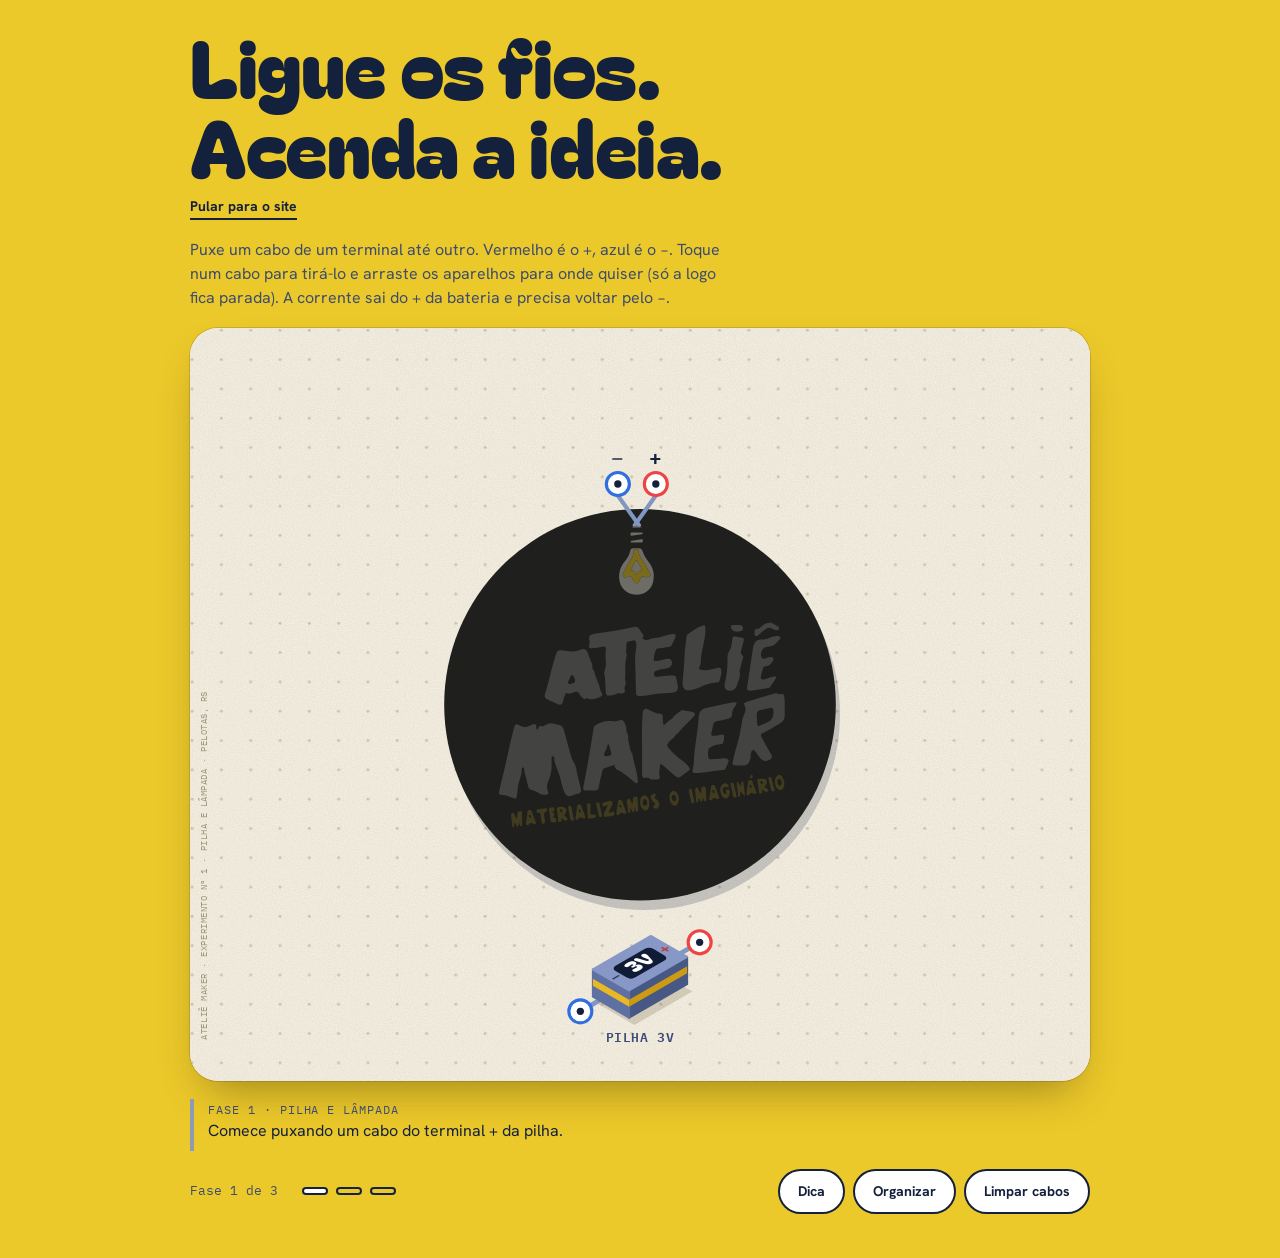
==== index.html @ 1ddea997 "Add files via upload" ====
<!doctype html>
<html lang="pt-BR">
<head>
<meta charset="utf-8">
<meta name="viewport" content="width=device-width,initial-scale=1,viewport-fit=cover">
<title>Ligue o LED</title>
<meta name="claude:viewport-fit-sides" content="cover">
<link rel="preconnect" href="https://fonts.googleapis.com">
<link href="https://fonts.googleapis.com/css2?family=Bagel+Fat+One&family=Hanken+Grotesk:wght@400;500;700&family=IBM+Plex+Mono:wght@500;600&display=swap" rel="stylesheet">
<style>
/* Layout: bancada clara e vibrante. A logo (adesivo preto) fica no centro e a lâmpada dela é o LED. Componentes flat coloridos nas laterais, ligados por cabos lisos: vermelho para o +, azul para o −. */
:root{
  --bg:#ecc92a;          /* fundo da página, o mesmo amarelo da logo */
  --navy:#14213d;        /* texto e contornos */
  --soft:#3d4c70;        /* texto secundário */
  --line:#8f9bb5;
  --lamp:#ecc92a;        /* amarelo da logo, lido do PDF */
  --disc:#1f1f1d;        /* preto da logo */
  --pos:#ef4444;
  --neg:#2f6fdf;
  --bad:#d6342a;
  --display:"Bagel Fat One","Arial Rounded MT Bold","Hanken Grotesk",system-ui,sans-serif;
  --sans:"Hanken Grotesk",system-ui,sans-serif;
  --mono:"IBM Plex Mono",ui-monospace,Menlo,monospace;
  color-scheme:light;
}
*{box-sizing:border-box}
html,body{margin:0}
body{
  background:var(--bg);color:var(--navy);font-family:var(--sans);font-size:16px;line-height:1.5;
  padding-left:max(16px,env(safe-area-inset-left,0px));
  padding-right:max(16px,env(safe-area-inset-right,0px));
  padding-block:24px 44px;
}
.wrap{max-width:900px;margin:0 auto;display:flex;flex-direction:column;gap:18px}
.top{display:flex;justify-content:space-between;align-items:flex-end;gap:12px 24px;flex-wrap:wrap}
h1{font-family:var(--display);font-weight:400;font-size:clamp(38px,8.8vw,80px);line-height:1;letter-spacing:-.005em;margin:0;text-wrap:balance;max-width:12em;color:var(--navy)}
.skip{color:var(--navy);font-size:14px;font-weight:700;text-decoration:none;border-bottom:2px solid var(--navy);padding-bottom:1px;white-space:nowrap}
.skip:focus-visible{outline:3px solid var(--neg);outline-offset:3px}
.lede{margin:0;color:var(--soft);max-width:60ch}
.stage{background:#f3eee2;border-radius:28px;overflow:hidden;box-shadow:0 0 0 1px rgba(60,45,15,.18),0 22px 44px -16px rgba(60,45,15,.45)}
.stage svg{display:block;width:100%;height:auto;touch-action:none;user-select:none;-webkit-user-select:none}
.bar{display:flex;align-items:center;gap:12px 20px;flex-wrap:wrap;justify-content:space-between}
.pips{display:flex;gap:8px;align-items:center;font-family:var(--mono);font-size:13px;color:var(--soft)}
.pip{width:26px;height:8px;border-radius:99px;border:2px solid var(--navy)}
.pip.done{background:var(--navy);border-color:var(--navy)}
.pip.now{background:#fff;border-color:var(--navy)}
.btns{display:flex;gap:8px;flex-wrap:wrap}
button,.cta{font:inherit;font-weight:700;font-size:14px;border-radius:99px;padding:10px 18px;cursor:pointer;border:2px solid var(--navy);background:#fff;color:var(--navy);text-decoration:none;display:inline-flex;align-items:center}
button:hover{background:var(--navy);color:#fff}
button:focus-visible,.cta:focus-visible{outline:3px solid var(--neg);outline-offset:3px}
.cta{background:var(--navy);color:#fff;border-color:var(--navy)}
.cta:hover{background:#25365f;color:#fff}
.status{min-height:3.2em;border-left:4px solid var(--line);padding:2px 0 2px 14px;margin:0}
.status.bad{border-color:var(--bad)}
.status .k{font-family:var(--mono);font-size:12px;letter-spacing:.08em;text-transform:uppercase;color:var(--soft);display:block}
.status.bad .k{color:var(--bad)}
.status .hint{display:block;margin-top:6px;color:var(--soft)}
.win{display:flex;flex-direction:column;gap:12px;padding:18px 0 0;border-top:4px solid var(--navy)}
.win[hidden]{display:none!important}
.win h2{font-family:var(--display);font-weight:400;font-size:clamp(30px,6.4vw,50px);line-height:1.05;letter-spacing:-.005em;margin:0;text-wrap:balance}
.win p{margin:0;color:var(--soft);max-width:56ch}
.win .row{display:flex;gap:10px;flex-wrap:wrap}
/* SVG */
.term-hit{fill:transparent;cursor:crosshair}
.jack{fill:#fff;stroke:#7f95bd;stroke-width:3}
.jack.minus{stroke:#2f6fdf}
.jack.plus{stroke:#ef4444}
.jack.hot,.jack.sel{stroke:#f5a50a;fill:#fff3c4}
.cable{fill:none;stroke:#2f6fdf;stroke-width:7;stroke-linecap:round}
.cable.pos{stroke:#ef4444}
.cshadow{fill:none;stroke:rgba(80,60,20,.22);stroke-width:8;stroke-linecap:round;transform:translate(0,3px)}
.coil{fill:none;stroke:#fff;stroke-opacity:.38;stroke-width:2.2;stroke-linecap:round;transform:translate(-1px,-1.6px)}
.coil.pos{stroke:#fff}
.wire-hit{fill:none;stroke:transparent;stroke-width:28;cursor:pointer}
.flow{fill:none;stroke:#ffe14d;stroke-width:3.4;stroke-linecap:round;stroke-dasharray:3 15;animation:flow .6s linear infinite}
@keyframes flow{to{stroke-dashoffset:-18}}
.move-hit{fill:transparent;cursor:grab}
.moving .move-hit{cursor:grabbing}
.lbl{font-family:var(--mono);font-weight:600;font-size:12px;fill:#3b4d76;letter-spacing:.04em}
.big{font-family:var(--display);font-weight:400;font-size:24px}
.sym{font-family:var(--mono);font-weight:600;font-size:20px}
.logo-word,.logo-tag{transition:opacity .9s ease}
.ray{transition:opacity .35s}
.ray.on{animation:pulse 1.1s ease-in-out infinite alternate}
@keyframes pulse{from{opacity:.7}to{opacity:1}}
.side{font-family:var(--mono);font-size:8.5px;letter-spacing:.06em;fill:#a39a80}
@media (prefers-reduced-motion:reduce){.flow,.ray.on{animation:none}.logo-word,.logo-tag,.ray{transition:none}}
</style>
</head>
<body>


<div class="wrap">
  <div class="top">
    <h1>Ligue os fios. Acenda a ideia.</h1>
    <a class="skip" href="https://www.ateliemaker.com/">Pular para o site</a>
  </div>
  <p class="lede">Puxe um cabo de um terminal até outro. Vermelho é o +, azul é o −. Toque num cabo para tirá-lo e arraste os aparelhos para onde quiser (só a logo fica parada). A corrente sai do + da bateria e precisa voltar pelo −.</p>

  <div class="stage"><svg id="board" viewBox="0 0 860 720" role="img" aria-label="Bancada com a logo do Ateliê Maker. A lâmpada da logo é o LED. Arraste dos terminais dos aparelhos para ligar cabos."></svg></div>

  <p class="status" id="status" aria-live="polite"></p>
  <div class="win" id="win" hidden>
    <h2 id="winTitle"></h2><p id="winText"></p><div class="row" id="winRow"></div>
  </div>

  <div class="bar">
    <div class="pips" id="pips" aria-label="Fases"></div>
    <div class="btns">
      <button id="hintBtn" type="button">Dica</button>
      <button id="arrangeBtn" type="button">Organizar</button>
      <button id="clearBtn" type="button">Limpar cabos</button>
    </div>
  </div>
</div>

<script>
(function(){
  var A={"word":["M 388.4 828.8 C 386.1 819.3 385.5 809.2 380.2 800.8 C 374.7 792.1 372.0 782.7 369.5 773.1 C 364.6 754.4 359.3 735.9 354.4 717.3 C 352.4 709.7 347.9 705.5 340.0 704.8 C 337.8 704.6 335.3 704.6 333.5 703.6 C 323.4 698.2 314.2 700.5 305.5 706.7 C 303.5 708.2 301.4 709.5 298.8 708.5 C 293.8 706.6 291.5 709.3 289.8 713.4 C 289.3 714.7 289.4 717.0 287.2 716.6 C 285.3 716.3 285.4 714.3 285.1 712.9 C 284.9 711.9 285.0 710.8 284.9 709.8 C 284.3 702.9 281.9 701.4 275.5 703.9 C 271.3 705.6 267.2 707.4 263.0 708.9 C 255.5 711.6 248.6 709.8 241.8 705.9 C 234.7 701.8 231.5 703.1 229.1 710.7 C 227.9 714.6 227.0 718.6 225.9 722.6 C 215.9 761.1 208.6 800.2 199.1 838.7 C 196.3 849.8 193.5 860.8 191.0 871.8 C 189.3 879.4 191.6 882.2 199.2 882.4 C 203.7 882.5 208.0 883.4 212.3 885.0 C 217.6 886.9 223.0 888.6 228.3 890.6 C 232.5 892.1 234.4 890.4 235.3 886.4 C 236.7 880.0 237.2 873.5 237.7 867 C 239.2 849.2 248.7 833.1 248.1 815.0 C 248.1 813.6 249.3 812.4 250.8 812.4 C 252.6 812.4 253.6 813.7 253.8 815.4 C 255.5 830.7 261.3 845.0 264.1 860.1 C 265.0 864.6 267.4 867.7 271.9 868.6 C 278.3 869.9 284.0 872.7 289.2 876.3 C 295.3 880.6 302.1 881.9 309.4 881.3 C 315.4 880.7 316.8 878.8 314.4 873.2 C 310.6 864.2 311.2 855.6 315.2 846.8 C 321.4 833.1 324.3 818.7 323.4 803.1 C 323.4 798.8 323.4 794.0 323.4 789.1 C 323.4 786.8 323.8 784.3 326.8 784.3 C 329.6 784.3 330.3 786.6 330.3 789.1 C 330.6 798.3 333.5 807 337.1 815.4 C 342.2 827.6 346.3 840.2 348.8 853.2 C 350.4 861.4 353.1 869.1 356.5 876.7 C 360.3 884.9 367.7 887.5 375.7 883.2 C 379.4 881.2 383.3 880.3 387.4 879.6 C 397.2 878.0 399.4 874.6 397.1 864.9 C 394.3 852.9 391.4 840.9 388.4 828.8 ","M 631.9 622.8 C 639.8 621.8 642.6 618.7 642.8 610.6 C 643.1 602.2 640.0 594.4 638.5 586.3 C 637.7 582.2 635.3 580.4 631.3 580.3 C 625.8 580.2 620.3 580.1 614.8 580.9 C 606.5 582.0 598.1 583.8 589.6 583.1 C 586.6 582.9 583.1 583.0 582.8 578.6 C 582.4 574.3 581.8 569.8 587.3 568.0 C 593.4 566.0 599.4 563.9 605.8 563.4 C 611.0 563.1 616.1 562.3 620.7 559.7 C 627.2 556.2 629.4 550.3 627.0 543.6 C 625.1 538.4 621.3 537.0 613.6 538.4 C 604.6 540.1 595.8 542.7 586.7 543.5 C 583.7 543.8 581.2 543.3 581.6 539.7 C 582.7 531.7 583.6 523.6 586.9 516.2 C 588.3 513.0 590.7 510.9 594.6 511.0 C 602.7 511.4 610.6 509.1 618.6 508.3 C 622.7 507.8 625.9 505.8 627.7 502.2 C 630.8 496.1 633.7 489.9 636.5 483.6 C 638.6 478.7 636.6 475.7 631.1 475.2 C 626.9 474.9 622.9 476.1 619.0 477.3 C 606.4 481.0 594.0 485.3 580.8 485.9 C 577.8 486.0 575.1 486.4 572.5 487.9 C 566.7 491.2 560.9 490.4 555.2 487.6 C 553.8 486.8 552.1 486.2 554.0 484.3 C 557.0 481.1 555.9 478.1 553.7 475.0 C 551.1 471.2 547.8 467.9 545.6 463.7 C 542.0 456.8 539.0 455.4 531.3 457.3 C 499.6 464.9 467.3 468.8 435.2 474.0 C 432.0 474.5 428.8 475.3 425.7 476.5 C 418.9 479.1 417.3 482.2 418.8 489.3 C 419.8 494.1 419.9 498.7 418.5 503.5 C 416.8 509.5 417.9 510.8 424.3 510.9 C 433.6 511.0 442.7 508.8 451.8 507.1 C 459.7 505.6 461.5 507.1 460.5 514.8 C 459.3 524.2 459.5 533.6 460.5 543.1 C 461.4 550.9 460.9 558.6 458.0 566.0 C 456.3 570.4 456.0 575.0 457.4 579.7 C 458.5 583.0 458.6 586.4 458.8 589.9 C 459.3 601.1 459.4 612.3 460.6 623.4 C 461.2 628.6 463.4 630.7 468.4 630.7 C 474.2 630.7 479.7 629.9 484.9 627.2 C 488.3 625.5 491.8 624.3 495.8 625.5 C 498.9 626.4 502.0 625.6 504.9 624.3 C 507.8 623.1 509.6 621.9 508.6 617.8 C 507.4 613.2 508.0 608.2 509.9 603.6 C 510.6 602.0 511.7 600.4 511.1 598.7 C 507.8 589.4 510.3 579.9 510.0 570.5 C 509.6 556.7 509.5 542.9 513.3 529.5 C 513.5 528.6 513.8 527.6 513.4 526.9 C 510.6 520.4 512.4 513.7 512.4 507.0 C 512.3 495.5 513.6 494.0 524.9 492.6 C 526.6 492.4 528.4 492.2 529.9 491.5 C 533.4 489.7 535.0 491.5 536.1 494.5 C 538.1 500.2 538.2 506.1 537.1 511.8 C 534.6 525.5 534.4 539.1 535.0 553.0 C 536.0 575.7 535.9 598.4 536.8 621.2 C 537.1 631.0 539.1 632.4 548.8 632.0 C 560.9 631.5 572.7 629.1 584.6 626.9 C 600.2 624.0 616.2 624.8 631.9 622.8 ","M 651.0 793.0 C 639.7 784.2 628.9 774.9 619.7 763.8 C 614.5 757.7 615.0 755.3 619.5 748.9 C 624.5 741.6 633.8 738.4 637.6 729.9 C 637.8 729.4 638.6 729.0 639.2 728.7 C 642.9 726.6 645.4 723.3 647.8 719.9 C 649.7 717.3 651.6 714.6 654.2 712.5 C 664.1 704.1 672.7 694.2 681.7 684.9 C 688.6 677.6 687.4 674.8 677.5 671.8 C 670.1 669.6 661.9 670.8 654.8 667.2 C 654.3 666.9 653.1 667.4 652.5 667.9 C 644.1 673.6 635.0 678.5 629.4 687.4 C 628.7 688.4 627.9 689.4 626.9 690.0 C 620.8 693.3 615.8 698.0 611.0 702.9 C 609.9 704.0 609.0 705.6 607.1 704.8 C 605.4 704.0 605.5 702.4 605.4 700.8 C 605.1 694.8 604.8 688.7 604.4 682.7 C 604.2 679.6 603.2 676.5 599.5 676.5 C 588.2 676.5 578.7 672.2 569.2 666.4 C 560.6 661.2 554.2 665.5 553.6 675.8 C 552.2 701.4 551.3 727.1 552.2 752.7 C 552.2 777.9 552.2 803.1 552.2 828.2 C 552.2 838.0 554.2 840.0 563.7 838.8 C 567.2 838.4 570.6 838.1 572.6 841.9 C 573.3 843.2 574.7 843.1 575.9 843.1 C 580.0 843.1 584.1 843.3 588.3 843.1 C 597.0 842.6 597.9 841.3 596.2 832.8 C 595.6 829.8 595.5 826.7 595.8 823.5 C 596.4 818.8 596.9 814.0 597.3 809.2 C 597.4 807.5 597.0 805.5 599.1 804.8 C 600.9 804.2 602.5 805.0 603.9 806.1 C 604.8 806.8 605.7 807.7 606.6 808.5 C 616.5 817.0 625.8 826.3 636.2 834.2 C 642.5 839.0 645 839.1 651.5 834.5 C 657.4 830.4 663.2 826.1 668.9 821.7 C 673.8 818.0 674.0 815.8 670.2 810.9 C 664.8 803.9 657.9 798.5 651.0 793.0 ","M 472.3 781.5 C 469.0 782.9 465.6 784.2 461.9 784.1 C 456.3 784.1 454.9 782.1 457.0 776.7 C 459.6 769.9 463.6 763.5 465.0 756.2 C 465.2 755.2 465.7 754.2 466.9 754.1 C 468.1 754.1 468.6 755.1 468.9 756.1 C 470.8 763.0 472.7 770.0 474.6 776.9 C 475.2 779.1 474.2 780.7 472.3 781.5 M 540.2 836.0 C 537.9 816.6 530.5 798.3 527.8 779.0 C 527.7 778.4 527.3 777.8 526.9 777.2 C 522.1 771.4 521.8 763.8 520.3 757.2 C 518.7 750.3 516.6 743.1 517.2 735.6 C 517.5 731.9 516.1 728.0 514.3 724.7 C 512.9 722.0 511.9 719.4 512.6 716.8 C 512.8 711.8 512.2 709.4 509.5 703.0 C 505.0 692.4 502.1 691.0 490.9 694.5 C 486.7 695.8 482.4 696.6 478.1 695.8 C 462.9 693.0 449.3 696.8 436.2 704.6 C 432.1 707.1 430.3 710.2 429.6 714.9 C 425.4 741.2 421.1 767.5 416.5 793.8 C 412.5 817.0 407.9 840.1 403.7 863.3 C 402.7 868.8 404.3 870.6 409.8 870.7 C 417.4 870.9 425.0 870.8 432.6 870.7 C 439.8 870.7 442.1 868.6 443.1 861.5 C 444.9 847.7 448.9 834.3 451.9 820.7 C 452.6 817.8 454.1 815.8 457.1 814.8 C 464.7 812.2 472.3 809.5 479.9 806.8 C 481.8 806.1 482.5 806.3 482.7 808.5 C 483.4 815.0 487.6 818.4 493.4 820.3 C 495.2 820.9 497.1 821.6 498.6 822.6 C 510.2 831.0 521.8 839.3 532.3 849.0 C 533.2 849.8 534.1 850.7 535.0 851.4 C 536.7 852.6 538.5 853.0 540.3 851.9 C 541.9 851.0 541.7 849.3 541.5 847.8 C 541.1 843.8 540.6 839.9 540.2 836.0 ","M 380.4 598.2 C 379.5 598.9 378.3 599.7 377.2 599.9 C 373.5 600.4 369.7 604.1 366.1 600.3 C 362.8 596.8 367.2 594.1 368.0 591.1 C 368.9 587.8 370.5 584.6 371.9 581.6 C 373.4 578.4 375.6 578.1 377.9 580.8 C 380.9 584.3 382.6 588.4 383.0 592.3 C 383.2 595.2 382.2 597.0 380.4 598.2 M 411.4 637.9 C 412.7 637.7 413.8 637.8 414.9 638.2 C 426.5 642.4 436.9 638.4 447.2 633.6 C 450.8 632.0 453.5 627.9 450.8 624.8 C 445.7 618.9 446.1 611.5 443.6 604.9 C 439.2 593.0 434.0 581.4 430.8 569.0 C 430.5 567.9 429.9 566.8 429.1 566.0 C 427.1 563.8 426.2 561.3 426.7 559.0 C 427.1 555.4 426.4 552.5 425.3 549.8 C 421.7 540.7 418.0 531.7 414.7 522.5 C 411.7 513.8 406.2 511.5 397.1 514.8 C 384.6 519.5 372.0 520.3 359.0 518.0 C 355.3 517.3 351.5 516.8 347.8 516.4 C 340.6 515.7 337.6 517.6 335.4 524.4 C 333.0 531.9 330.6 539.5 328.3 547.0 C 320.7 572.3 315.9 598.4 307.8 623.6 C 304.5 633.6 306.0 637.3 315.7 642.0 C 322.5 645.3 329.5 648.1 336.3 651.4 C 346.7 656.2 351.4 653.8 353.1 642.6 C 353.9 637.6 355.4 632.9 357.8 628.5 C 359.0 626.2 360.8 623.7 363.3 624.8 C 370.1 627.8 375.6 624.2 381.5 622.1 C 385.9 620.6 389.7 621.5 392.6 625.0 C 394.3 627.0 395.4 629.3 396.7 631.5 C 398.9 635.2 402.5 637.4 405.9 639.7 C 408.2 641.2 409.4 638.2 411.4 637.9 ","M 868.0 698.9 C 861.9 701.7 855.7 704.2 849.6 706.9 C 846.0 708.5 843.8 707.6 843.5 703.6 C 842.9 695.2 841.9 686.8 842.2 678.3 C 842.4 673.0 844.8 669.6 849.9 668.0 C 858.8 665.3 867.9 663.7 877.0 662.0 C 881.1 661.2 883.3 663.0 883.8 667.0 C 884.1 669.2 884.3 671.5 884.5 672.7 C 884.3 685.5 878.8 694.0 868.0 698.9 M 912.8 661.5 C 912.7 661.5 912.7 661.5 912.6 661.5 C 912.6 655.5 912.7 649.4 912.6 643.4 C 912.6 638.9 912.0 634.5 910.6 630.2 C 910.0 628.0 908.6 625.7 906.4 626.6 C 901.1 628.6 896.5 626.7 891.7 625.0 C 890.4 624.5 888.6 625.0 887.2 625.4 C 883.2 626.4 879.2 627.6 875.3 628.8 C 855.5 634.8 835.8 640.8 816.1 646.8 C 809.9 648.7 808.8 650.4 811.2 655.0 C 815.1 662.5 814.5 669.7 810.8 677.2 C 807.9 683.0 806.0 689.3 805.0 695.8 C 801.7 717.8 797.7 739.5 790.8 760.7 C 786.7 773.1 784.4 786.1 781.4 798.8 C 780.1 804.1 781.3 806.4 785.7 806.7 C 793.6 807.2 801.5 807.7 809.4 807.7 C 816.0 807.6 820.9 804.3 823.5 798.1 C 825.5 793.3 827.0 788.4 826.7 783.1 C 826.6 780.5 827.0 778 827.9 775.5 C 828.9 772.8 829.0 769.4 832.6 768.7 C 836.2 767.9 837.6 771.1 839.3 773.4 C 843.0 778.3 846.5 783.4 850.3 788.3 C 852.9 791.6 856.0 794.3 860.1 795.6 C 866.3 797.6 874.2 795.0 879.0 789.2 C 883.2 784.1 878.9 780.5 876.8 776.7 C 869.5 763.1 861.8 749.7 854.4 736.1 C 851.4 730.6 852.0 728.8 857.3 725.6 C 859.5 724.3 861.8 723.2 864.1 722.0 C 871.9 718.1 880.0 714.5 887.0 709.2 C 890.6 706.5 894.4 704.3 898.6 702.6 C 907.7 698.7 912.4 691.5 912.7 681.7 C 912.9 675 912.8 668.2 912.8 661.5 ","M 790.4 652.6 C 791.9 649.4 790.5 648.1 787.4 647.8 C 783.4 647.3 779.5 648.0 775.7 648.9 C 756.0 653.1 736.3 657.4 716.6 661.6 C 701.8 664.8 696.9 670.2 695.5 685.2 C 694.7 694.8 694.1 704.5 692.8 714.0 C 689.6 737.9 685.7 761.7 683.8 785.8 C 683.0 795.2 683.4 804.7 681.2 814.0 C 678.2 826.2 678.6 826.7 694.3 826.3 C 701.3 826.0 711.0 824.6 720.8 823.3 C 732.5 821.8 744.4 820.6 756.1 819.0 C 758.8 818.7 761.7 818.1 763.1 815.2 C 765.5 810.1 767.9 805.0 770.1 799.8 C 772.1 795.1 770.5 791.9 765.7 790.1 C 761.6 788.5 757.5 789.2 753.4 789.6 C 744.9 790.5 736.3 791.6 727.7 792.1 C 721.9 792.5 719.7 790.1 719.2 784.2 C 718.7 778.6 718.8 772.9 720.0 767.3 C 720.4 765.7 720.5 764.2 722.1 763.3 C 729.4 759.2 736.7 754.3 745.4 754.3 C 758.9 754.3 757.5 750.9 759.4 740.7 C 759.6 739.5 759.6 738.3 759.6 737.1 C 759.9 730.1 758.1 728.5 751.1 729.7 C 745.1 730.7 739.4 732.6 733.2 732.5 C 727.7 732.4 726.4 731.1 727.5 725.7 C 728.8 719.1 730.3 712.5 731.7 706.0 C 733.2 698.7 735.9 696.0 743.2 694.8 C 752.7 693.2 762.3 691.9 771.4 688.7 C 775.3 687.3 779.1 685.4 779.2 680.8 C 779.4 671.8 782.2 664.0 788.0 657.1 C 789.1 655.8 789.6 654.1 790.4 652.6 ","M 671.3 617.5 C 681.7 615.8 691.8 613.4 701.2 608.3 C 706.3 605.5 711.8 603.5 717.4 601.9 C 725.1 599.6 732.8 598.3 740.7 597.6 C 743.8 597.3 747.1 596.9 748.2 593.2 C 750.8 584.7 753.8 576.2 752.6 567.0 C 751.8 561.3 750.1 559.6 744.5 560.7 C 739.2 561.7 734.1 563.1 728.9 564.3 C 719.6 566.4 710.3 567.8 700.8 565.7 C 696.1 564.6 695.2 562.9 697.3 558.5 C 699.1 554.7 700.6 550.8 700.5 546.6 C 700.4 528.2 706.1 510.7 709.1 492.8 C 710.5 484.5 712.5 476.3 712.3 467.8 C 712.3 465.6 712.3 463.3 712.3 461.1 C 712.2 452.8 711.2 452.1 703.2 454.7 C 689.5 459.0 678.4 467.8 667.1 476.2 C 665.4 477.5 664.9 479.3 664.7 481.2 C 663.2 494.6 661.0 507.8 660.1 521.2 C 658.9 539.6 658.6 558.0 656.4 576.3 C 655.3 585.4 654.5 594.5 654.9 603.6 C 655.3 613.3 662.1 618.9 671.3 617.5 ","M 827.2 618.6 C 840.9 616.4 856.5 613.9 872.2 611.4 C 874.0 611.1 875.4 610.1 876.4 608.7 C 881.1 601.7 885.7 594.6 890.3 587.6 C 891.2 586.2 891.8 584.9 890.7 583.4 C 889.7 581.9 888.3 582.8 887.0 582.9 C 877.7 584.1 869.2 588.3 860.1 590.1 C 854.1 591.3 851.2 588.8 852.5 582.9 C 854.1 575.5 856.3 568.2 858.4 561.0 C 859.1 558.5 860.9 556.9 863.6 556.8 C 873.3 556.4 878.7 550.1 883.3 542.7 C 884.8 540.2 885.3 537.6 883.2 535.1 C 881.3 532.9 878.9 532.7 876.2 533.5 C 871.4 534.9 866.6 536.3 861.8 537.5 C 858.1 538.3 855.1 537.0 853.9 533.3 C 849.9 521.7 857.5 507.7 869.7 507.5 C 881.5 507.2 889.0 502.1 895.5 493.5 C 896.8 491.8 898.5 490.6 900.0 489.1 C 903.1 485.8 902.3 482.5 898.0 480.9 C 896.0 480.2 893.9 480.2 891.8 480.4 C 884.8 481.2 878.1 483.4 871.5 485.8 C 867.0 487.5 862.4 489.2 857.5 488.9 C 843.0 488.2 835.3 494.5 833.0 508.9 C 830.8 523.5 828.5 538.1 826.3 552.7 C 823.4 571.6 820.5 590.5 817.7 609.4 C 816.8 616.1 819.1 618.7 827.2 618.6 ","M 773.3 618.5 C 783.2 618.5 788.6 614.6 791.8 605.4 C 792.9 602.0 794.2 598.6 795.3 595.2 C 798.0 587.1 801.7 579.2 798.7 570.2 C 798.4 569.2 798.5 567.7 798.9 566.7 C 803.0 556.8 803.4 545.9 807.5 536.0 C 808.6 533.4 808.1 531.2 806.1 529.5 C 801.4 525.6 801.3 520.8 802.9 515.5 C 805.1 507.5 807.1 499.5 809.2 491.6 C 810.3 487.4 809.4 484.8 804.6 484.6 C 799.9 484.3 795.4 483.1 790.9 482.1 C 782.3 480.1 781.4 480.8 780.2 489.8 C 779.0 499.5 778.4 509.6 772.7 518.0 C 769.7 522.5 768.4 527.2 768.3 532.4 C 768.2 536.5 767.9 540.7 768.1 544.8 C 768.8 564.7 764.6 584.1 760.9 603.5 C 759.4 611.7 764.7 618.6 773.3 618.5 ","M 839.0 479.4 C 842.2 480.9 844.6 479.2 846.9 477.4 C 848.0 476.6 849.1 475.6 850.1 474.7 C 854.6 470.3 859.8 466.5 864.8 462.6 C 869.8 458.7 874.9 458.1 880.6 461.3 C 884.3 463.4 888.1 465.4 892.5 465.8 C 895.4 466.1 897.5 464.9 898.5 462.1 C 899.5 459.2 898.1 457.5 895.8 456.1 C 893.0 454.5 890.0 453.1 887.4 451.2 C 877.9 444.1 868.7 446.1 859.7 451.9 C 856.3 454.1 853.3 456.6 850.2 459.1 C 848.6 460.4 847.1 462.0 845.0 462.2 C 836.9 462.6 836.6 465.6 836.5 472.7 C 836.3 474.9 835.7 477.8 839.0 479.4 ","M 787.5 469.1 C 791.8 469.8 796.1 469.6 800.3 468.5 C 804.3 467.5 807.8 466.1 807.2 460.7 C 806.5 455.4 804.4 453.1 799.0 452.7 C 796.2 452.6 793.5 452.7 790.7 452.7 C 790.7 452.7 790.7 452.6 790.7 452.6 C 788.7 452.6 786.6 452.6 784.6 452.6 C 777.3 452.6 775.0 456.4 778.6 462.8 C 780.6 466.2 783.5 468.5 787.5 469.1 "],"bulb":["M 503.9 322.7 C 505.2 319.5 507.1 316.6 508.8 313.6 C 515.3 301.7 521.9 289.8 528.5 277.9 C 530.2 274.9 531.4 271.7 530.9 268.1 C 530.8 262.5 532.2 260.8 537.0 260.9 C 543.1 261.0 544.3 262.3 544.0 268.1 C 543.8 272.6 545.8 276.5 548.1 280.1 C 556.5 293.1 563.7 306.8 571.5 320.2 C 573.2 323.1 574.8 326.1 572.3 329.3 C 569.9 332.4 566.4 332.4 562.9 331.5 C 562.7 331.5 562.6 331.4 562.4 331.4 C 550.3 328.3 550.3 328.3 545.5 340.4 C 544.1 344 542.3 347.1 538.0 347.1 C 533.9 347.2 532.1 344.1 530.9 340.7 C 530.5 339.7 530.1 338.8 529.7 337.8 C 525.6 329.1 524.3 328.5 514.9 331.0 C 513.6 331.4 512.3 331.8 510.9 332.0 C 504.8 332.8 501.4 328.4 503.9 322.7 M 532.5 375.6 C 555.0 377.7 573.8 366.0 579.5 345.6 C 584.6 327.5 581.6 310.4 570.3 295.2 C 563.5 286.1 557.0 276.9 553.6 265.9 C 552.0 260.5 548.4 258.1 542.7 258.6 C 541.0 258.7 539.3 258.6 537.6 258.6 C 537.6 258.6 537.6 258.7 537.6 258.7 C 535.7 258.6 533.8 258.6 531.9 258.4 C 525.9 258.1 523.5 259.5 522.2 265.2 C 520.1 275.1 515.3 283.5 508.8 291.0 C 497.2 304.4 492.9 319.9 494.7 337.4 C 496.8 357.8 512.3 373.6 532.5 375.6 ","M 525.8 226.9 C 534.4 225.6 543.1 224.1 551.7 222.7 C 553.0 222.5 554.1 222.0 554.0 220.5 C 553.9 218.7 552.8 218.3 551.2 218.3 C 547.2 218.3 543.3 218.3 539.3 218.3 L 539.3 218.3 C 535.0 218.3 530.7 218.3 526.4 218.3 C 522.8 218.3 522.9 220.7 523 223.3 C 523.0 225.3 522.9 227.3 525.8 226.9 ","M 550.5 235.7 C 542.4 237.0 534.2 238.3 526.1 239.6 C 524.7 239.8 523.2 240.3 523.3 242.0 C 523.4 243.8 524.9 244.0 526.4 244.0 C 530.3 244.0 534.3 244.0 538.2 244.0 L 538.2 244.0 C 542.5 244.0 546.8 244.0 551.1 243.9 C 554.9 243.8 554.0 240.8 554.2 238.6 C 554.4 235.9 552.7 235.4 550.5 235.7 ","M 526.8 205.8 L 551.4 205.8 C 541.7 199.7 530.9 199.9 526.8 205.8 ","M 525.8 314.5 C 528.8 314.2 531.4 314.9 533.2 317.4 C 534.7 319.6 536.0 322.0 537.7 324.9 C 538.6 323.7 539.4 323.0 539.9 322.1 C 542.3 317.9 544.6 313.8 550.8 314.4 C 553.6 314.7 552.1 312.1 551.5 311.0 C 548 304.4 544.2 297.8 540.5 291.2 C 539.1 288.7 537.5 287.9 535.7 291.0 C 531.8 297.8 527.9 304.7 524.0 311.6 C 522.8 313.6 523.2 314.9 525.8 314.5 "],"fil":"M 524.0 311.6 C 527.9 304.7 531.8 297.8 535.7 291.0 C 537.5 287.9 539.1 288.7 540.5 291.2 C 544.2 297.8 548 304.4 551.5 311.0 C 552.1 312.1 553.6 314.7 550.8 314.4 C 544.6 313.8 542.3 317.9 539.9 322.1 C 539.4 323.0 538.6 323.7 537.7 324.9 C 536.0 322.0 534.7 319.6 533.2 317.4 C 531.4 314.9 528.8 314.2 525.8 314.5 C 523.2 314.9 522.8 313.6 524.0 311.6 M 510.9 332.0 C 512.3 331.8 513.6 331.4 514.9 331.0 C 524.3 328.5 525.6 329.1 529.7 337.8 C 530.1 338.8 530.5 339.7 530.9 340.7 C 532.1 344.1 533.9 347.2 538.0 347.1 C 542.3 347.1 544.1 344 545.5 340.4 C 550.3 328.3 550.3 328.3 562.4 331.4 C 562.6 331.4 562.7 331.5 562.9 331.5 C 566.4 332.4 569.9 332.4 572.3 329.3 C 574.8 326.1 573.2 323.1 571.5 320.2 C 563.7 306.8 556.5 293.1 548.1 280.1 C 545.8 276.5 543.8 272.6 544.0 268.1 C 544.3 262.3 543.1 261.0 537.0 260.9 C 532.2 260.8 530.8 262.5 530.9 268.1 C 531.4 271.7 530.2 274.9 528.5 277.9 C 521.9 289.8 515.3 301.7 508.8 313.6 C 507.1 316.6 505.2 319.5 503.9 322.7 C 501.4 328.4 504.8 332.8 510.9 332.0 ","tag":["M 707.5 860.5 C 703.4 860.9 702.0 863.3 701.9 867.1 C 701.7 870.7 701.9 874.3 700.2 879.2 C 696.9 872.9 694.2 867.6 691.2 861.9 C 689.2 864.9 685.9 866.5 686.3 870.1 C 687.2 879.8 688.3 889.6 689.3 899.3 C 689.4 900.5 689.9 901.3 691.0 901.6 C 692.3 902.0 692.7 900.8 693.3 900.0 C 695.7 897.0 694.6 893.3 694.8 888.6 C 696.8 892.1 697.9 894.6 699.4 896.8 C 701.5 899.7 703.5 899.8 704.7 896.1 C 705.4 894.0 705.7 891.8 706.3 889.3 C 707.8 890.8 707.4 892.3 707.9 893.5 C 708.5 895.2 707.3 898.3 710.4 898.2 C 713.4 898.2 714.9 895.9 714.8 892.9 C 714.5 884.1 714.1 875.4 713.5 866.6 C 713.3 863.2 712.1 860.2 707.5 860.5 ","M 245.1 923.3 C 241.2 923.3 237.4 923.6 237.1 929.0 C 236.8 933.2 236.3 937.4 235.7 943.1 C 233 937.6 230.6 933.5 228.8 929.3 C 227.1 925.5 225.0 926.6 222.8 928.3 C 221.0 929.8 220.8 931.9 221.1 934.0 C 222.1 943.0 223.1 952.1 224.1 961.1 C 224.2 962.1 224 963.4 225.1 963.8 C 226.4 964.3 227.4 963.4 228.3 962.6 C 229.9 961.1 229.7 959.2 229.5 957.3 C 229.2 955.4 228.4 953.4 230.6 951.5 C 232.0 954.6 233.1 957.4 234.6 960.1 C 235.2 961.3 236.5 962.3 237.9 962.2 C 239.9 962.1 239.3 960.1 239.6 958.9 C 240.1 957 240.5 954.9 241.0 952.3 C 243.1 954.3 242.3 956.4 243.1 958.1 C 243.6 959.2 242.9 961.1 245.0 961.1 C 246.9 961.1 248.5 960.3 249.0 958.5 C 249.4 957.0 249.5 955.4 249.5 953.9 C 249.3 945.7 249.0 937.4 248.8 929.2 C 248.7 926.5 249.5 923.2 245.1 923.3 ","M 540.9 892.0 C 540.7 889.0 541.0 885.8 536.3 886.3 C 532.4 886.7 529.1 887.5 529.1 892.5 C 529.0 896.3 529.3 900.3 527.6 905.1 C 525.5 901.3 523.9 898.2 522.1 895.1 C 520.9 893.2 519.2 890.6 517.2 891.4 C 514.8 892.4 513.2 894.9 513.7 898.2 C 515.1 907.1 516.1 916.0 517.3 924.8 C 517.5 925.9 516.8 927.6 518.4 927.9 C 519.9 928.2 520.9 927.0 521.8 925.9 C 523.2 924.3 522.8 922.4 522.6 920.5 C 522.4 918.8 521.4 917.0 522.8 914.8 C 524.7 917.9 526.2 920.5 528.0 923.0 C 528.7 924.2 528.9 926.4 531.0 925.9 C 532.8 925.5 532.2 923.3 532.7 922.0 C 533.5 919.9 532.8 917.5 534.6 914.6 C 535.3 917.5 535.8 919.5 536.2 921.5 C 536.4 922.6 536.4 924.2 537.8 924.3 C 539.2 924.5 540.5 923.8 541.5 922.7 C 542.8 921.0 542.6 919.1 542.4 917.2 C 542.0 908.8 541.4 900.4 540.9 892.0 ","M 476.4 924.9 C 473.7 925.5 471.0 926.4 467.5 927.3 C 468.3 925.5 468.6 924.6 469.0 923.7 C 471.6 918.0 474.3 912.5 476.8 906.8 C 478.0 904.0 478.1 901.1 476.0 898.6 C 474.0 896.2 471.5 896.7 468.9 897.4 C 464.3 898.7 459.6 899.7 455.0 901.2 C 449.2 902.9 453.0 907.2 453.2 910.1 C 453.5 913.8 456.1 910.9 457.4 910.6 C 459.9 910.1 462.2 909.2 464.7 908.3 C 465.1 910.9 463.7 912.6 462.8 914.3 C 460.5 919.3 457.2 923.8 456.0 929.3 C 454.4 936.5 455.5 937.9 462.6 937.0 C 468.0 936.3 473.5 935.7 478.8 934.5 C 483.4 933.6 482.4 930.1 481.8 926.7 C 481.0 922.4 478.5 924.4 476.4 924.9 ","M 347.9 926.6 C 346.5 924.6 344.9 922.7 344.1 920.6 C 343.7 919.5 345.4 917.9 346.8 918.5 C 348.7 919.4 351.0 920.7 351.0 923.1 C 351.1 924.5 349.6 925.7 347.9 926.6 M 360.1 938.4 C 354.7 934.0 354.7 934.0 358.6 928.6 C 363.4 921.8 361.2 914.6 353.4 912.5 C 348.7 911.2 343.9 911.8 339.1 912.9 C 336.8 913.4 336.7 914.6 337 916.6 C 338.1 926.5 339.0 936.4 340.1 946.3 C 340.3 948.8 340.0 951.5 344.3 950.6 C 347.8 949.8 349.1 948.7 348.0 945.2 C 347.6 944.1 347.6 942.9 347.4 941.7 C 347.7 941.4 348.0 941.2 348.3 940.9 C 351.1 942.8 354.0 944.6 356.8 946.6 C 358.3 947.8 359.3 947.7 360.8 946.6 C 364.8 943.5 364.8 942.3 360.1 938.4 ","M 854.6 856.1 C 853.9 853.2 848.9 851.2 852.6 847.6 C 854.4 845.9 855.8 847.9 856.8 849.0 C 860.1 852.3 855.8 853.8 854.6 856.1 M 862.6 861.8 C 861.2 859.1 864.8 857.8 866.0 855.7 C 870.5 848.4 867.0 841.3 858.4 840.9 C 854.8 840.7 851.2 841.0 847.6 841.0 C 844.0 841.1 843.2 843.1 843.7 846.1 C 845.2 856.0 846.9 865.8 848.1 875.7 C 848.6 879.3 849.9 879.0 852.8 878.5 C 856.2 877.8 856.9 876.6 856.0 873.4 C 855.6 871.9 854.7 870.3 855.5 868.3 C 857.7 869.6 859.6 870.7 861.4 871.9 C 867.5 875.7 867.5 875.7 872.3 869.4 C 870.9 868.3 869.5 867.2 868.1 866.2 C 866.2 864.8 863.5 863.7 862.6 861.8 ","M 496.2 913.9 C 495.5 914.5 495.0 912.6 495.3 911.8 C 496.1 909.8 494.9 906.1 497.1 906.1 C 499.8 906.1 499.3 910.1 500.8 912.3 C 499.9 914.4 497.6 912.6 496.2 913.9 M 502.0 898.0 C 500.9 895.0 498.2 893.7 495.4 894.0 C 492.8 894.3 491.6 896.7 491.3 899.3 C 489.9 908.8 488.6 918.3 487.2 927.9 C 487.0 929.7 487.3 931.6 489.1 932.4 C 490.9 933.2 493.5 932.7 494.3 931.3 C 497.6 925.3 501.8 926.8 506.4 929.1 C 507.9 929.8 510.0 930.8 511.2 929.4 C 512.3 928.1 512.5 925.9 511.8 924.0 C 508.5 915.3 505.3 906.6 502.0 898.0 ","M 824.5 862.9 C 824.0 861.0 823.9 856.3 826.0 856.2 C 829.1 856.2 828.5 860.7 830.6 864.1 C 827.9 862.5 825.0 865.2 824.5 862.9 M 830.8 847.8 C 829.8 845.1 827.2 843.8 824.6 844.1 C 821.9 844.4 820.7 846.7 820.3 849.3 C 819.0 858.8 817.6 868.3 816.3 877.8 C 816.1 879.9 816.3 882.0 818.5 882.5 C 820.6 883.0 823.1 882.7 824.3 880.4 C 826.5 876.4 829.5 876.4 833.0 878.2 C 833.9 878.7 834.9 879.1 835.9 879.4 C 840.3 880.8 842.4 879.2 840.9 874.8 C 837.9 865.7 834.3 856.7 830.8 847.8 ","M 266.9 938.5 C 266.4 936.5 266.4 931.8 268.5 931.8 C 271.6 931.9 270.8 936.3 272.3 938.9 C 270.3 937.5 267.6 941.2 266.9 938.5 M 273.7 924.3 C 272.6 921.1 270.1 919.5 267.0 919.7 C 263.8 920.0 262.9 923 262.5 925.8 C 261.3 934.8 260.1 943.8 258.6 954.3 C 258.5 954.8 258.5 957.0 260.4 958.0 C 262.3 958.9 265.0 958.6 266.0 956.8 C 269.0 951.4 272.8 952.3 277.3 954.6 C 278.8 955.3 281.2 956.7 282.5 955.3 C 284.0 953.7 283.9 951.2 283.0 948.9 C 279.8 940.7 276.7 932.6 273.7 924.3 ","M 393.3 925.5 C 390.1 925.4 392.7 922.9 392.5 921.4 C 392.4 920.2 392.1 918.3 394.3 917.7 C 396.2 919.6 397.2 922.2 397.2 924.5 C 397.3 926.8 394.0 925.6 393.3 925.5 M 398.4 909.4 C 397.4 906.8 394.7 905.6 392.0 906.1 C 389.6 906.5 388.4 908.5 388.1 911.0 C 386.8 920.5 385.4 930.0 384.0 939.5 C 383.9 941.3 383.9 943.2 385.6 944.1 C 387.3 945.1 390 944.9 390.8 943.5 C 394.5 937.1 399.0 939.3 404.0 941.3 C 407.9 942.8 410.0 941 408.7 936.9 C 405.6 927.6 402.0 918.5 398.4 909.4 ","M 731.5 876.4 C 729.2 877.6 730.9 874.9 730.0 874.5 C 731.4 872.5 729.4 868.8 732.4 868.9 C 734.6 868.9 735.1 872.7 735.4 874.9 C 735.7 877.5 732.8 875.6 731.5 876.4 M 736.9 860.6 C 735.8 857.8 733.3 856.6 730.7 856.7 C 727.8 856.9 726.6 859.3 726.2 862.1 C 724.9 871.5 723.6 880.8 722.2 890.2 C 721.9 892.2 722.2 894.3 724.1 895.1 C 725.9 895.9 728.6 895.5 729.3 894.0 C 732.6 887.7 736.8 889.9 741.5 891.8 C 746.1 893.7 748.3 891.9 746.8 887.1 C 743.8 878.2 740.2 869.4 736.9 860.6 ","M 771.6 868.9 C 769 867.5 766.3 868.4 764.3 870.0 C 762.0 871.7 765.1 873.5 765.1 875.4 C 765.0 876.5 766.4 877.7 765.1 878.7 C 764.0 879.5 762.7 879.7 761.2 879.1 C 757.7 877.6 755.6 872.3 756.8 867.5 C 757.8 863.3 760.3 861.4 764.8 862.3 C 766.4 862.6 768.2 862.4 769.9 862.4 C 771.7 862.3 772.2 861.9 771.4 859.9 C 768.1 851.8 760.8 850.3 754.7 856.5 C 751.3 860.0 749.8 864.3 749.7 869.6 C 749.8 872.6 750.4 876.0 751.6 879.2 C 754.2 886.5 759.8 891.8 764.2 891.2 C 769.1 890.6 773.9 882.9 774.1 875.2 C 774.2 872.7 774.1 870.3 771.6 868.9 ","M 900.7 858.5 C 896.9 859.1 896.0 855.8 895.2 853 C 895.1 852.6 895.1 852.3 895.0 851.9 C 894.3 848.6 893.0 845.1 896.4 842.5 C 897.6 841.6 899.0 840.6 900.6 841.6 C 904.2 843.9 904.7 847.7 905.5 851.5 C 904.8 854.4 904.3 857.9 900.7 858.5 M 906.3 836.3 C 902.6 830.4 896.0 830.4 891.7 835.8 C 888.8 839.3 888.3 843.6 888.1 848.0 C 888.6 854.7 889.7 861.3 894.6 866.5 C 900.1 872.5 906.9 870.9 909.9 863.5 C 914.0 853.7 911.6 844.7 906.3 836.3 ","M 559.0 909.6 C 557.2 909.5 556.2 908.4 555.3 907.0 C 553.3 903.7 553.8 896.8 556.3 893.8 C 557.0 893.0 557.8 892.5 558.9 892.5 C 561.7 892.5 565.0 897.5 565.2 902.2 C 565.3 904.6 561.1 909.7 559.0 909.6 M 550.1 888.1 C 548.0 891.4 547.4 895.1 547.4 899.0 C 547.5 905.8 548.8 912.4 553.6 917.6 C 559.0 923.4 565.8 922.0 568.7 914.8 C 572.4 905.5 571.3 896.6 566.4 888.1 C 562.3 881.3 554.3 881.3 550.1 888.1 ","M 638.7 891.9 C 638.4 894.1 638.1 897.2 634.8 897.7 C 631.4 898.2 629.3 895.9 628.5 892.9 C 627.8 890.5 625.6 888.0 627.6 885.7 C 629.2 884.0 629.8 880.6 632.8 880.9 C 635.9 881.2 639.0 887.2 638.7 891.9 M 631.5 871.4 C 626.1 872.1 621.3 879.9 621.4 887.7 C 621.8 894.3 623.0 900.7 627.7 905.8 C 632.9 911.4 639.9 910.3 642.5 903.4 C 644.7 897.3 646.2 891.1 644.2 884.4 C 641.9 876.9 636.3 870.8 631.5 871.4 ","M 808.7 852.1 C 808.5 850.7 810.0 847.6 806.0 848.0 C 802.3 848.3 802.1 850.3 802.5 853.2 C 802.8 855.2 802.8 857.3 803.0 860.8 C 799.7 856.6 797.4 853.7 795.1 850.7 C 794.4 849.9 793.9 848.9 792.6 849.5 C 791.6 849.9 791.1 850.6 791.2 851.9 C 792.7 863.7 794.2 875.6 795.6 887.6 C 804.1 885.0 798.7 877.8 801.2 873 C 804.0 876.3 806.4 879.4 808.9 882.4 C 809.6 883.2 810.1 884.8 811.6 884.1 C 812.7 883.5 812.1 882.3 812.0 881.3 C 811.0 871.6 810.0 861.8 808.7 852.1 ","M 308.2 915.4 C 302 916.5 295.6 917.3 289.3 918.3 C 286.3 918.7 284.8 920.1 285.2 923.5 C 285.6 926.9 287.5 927.3 290.2 926.8 C 293.4 926.2 294.8 927.3 295.2 930.7 C 296.0 937.3 297.2 943.9 298.4 950.5 C 298.8 952.5 298.0 955.4 301.8 955.1 C 305.3 954.7 307.1 952.9 306.9 948.7 C 306.3 944.4 305.6 939.4 304.9 934.5 C 304.1 929.4 304.8 925.2 310.5 923.4 C 313.8 922.4 311.5 920.0 311.4 918.2 C 311.2 916.5 310.8 914.9 308.2 915.4 ","M 327.0 938.7 C 332.2 932.7 332.2 932.7 325.4 923.5 C 326.8 921.4 332.0 924.1 331.2 919.0 C 330.6 915.5 328.9 913.2 325.1 913.4 C 323.4 913.5 321.7 914.0 320.0 914.1 C 317.0 914.2 316.3 915.4 316.8 918.3 C 318.1 926.1 319.1 934.0 320.2 941.8 C 321.6 952.5 321.6 952.4 332.4 950.9 C 334.6 950.6 335.1 949.9 335.4 947.8 C 336.6 941.2 331.6 940.1 327.0 938.7 ","M 587.3 892.4 C 584.5 890.2 582.5 888.0 585.9 884.5 C 587.4 883.0 587.1 880.8 585.8 879.2 C 584.3 877.4 582.5 878.3 580.8 879.3 C 573.0 883.9 572.3 886.8 576.8 894.7 C 577.9 896.6 579.4 897.9 581.0 899.2 C 586.4 903.6 586.5 905.3 581.3 910.0 C 579.5 911.6 579.6 912.3 581.1 914.0 C 583.6 916.8 586.4 917.6 589.8 916.1 C 594.3 914.1 595.9 910.3 596.1 906.1 C 595.9 899.5 591.7 895.9 587.3 892.4 ","M 431.2 931.7 C 430.5 931.7 429.8 931.7 429.1 931.8 C 421.7 932.0 421.3 931.7 421.4 924.5 C 421.5 918.8 421.6 913.1 421.9 907.4 C 422.1 904.9 421.8 903.2 418.8 903.9 C 416.5 904.4 412.7 902.3 413.3 907.4 C 413.8 912.6 414.0 917.8 414.3 922.9 C 414.3 922.9 414.2 922.9 414.2 922.9 C 414.5 928.4 414.8 933.9 415.2 939.4 C 415.2 940.7 414.8 942.5 417.0 942.2 C 422.3 941.5 427.7 940.9 432.8 939.8 C 435.6 939.1 435.9 936.5 435.5 933.8 C 435.0 930.9 433.0 931.6 431.2 931.7 ","M 784.2 854.3 C 783.8 852.4 783.5 850.4 780.6 851.3 C 776.9 851.0 774.5 851.7 776.1 856.6 C 777.6 860.9 778.2 865.6 779.3 870.1 C 780.4 875.1 781.5 880.1 782.7 885.1 C 783.4 887.8 784.9 889.3 787.9 888.4 C 790.7 887.7 791.6 886.5 790.8 883.3 C 788.4 873.7 786.4 864.0 784.2 854.3 ","M 373.4 911.2 C 372.6 907.5 369.9 909.9 368.0 909.8 C 365.9 909.7 364.9 910.4 365.4 912.9 C 367.3 922.8 369.0 932.8 370.9 942.7 C 371.4 945.3 373 947.1 376.1 946.9 C 377.4 946.1 380.4 947.1 379.8 944.0 C 377.8 933.1 375.6 922.1 373.4 911.2 ","M 444.5 903.6 C 444.0 901.3 443.0 900.6 440.8 901.2 C 436.5 900.4 435.4 902.0 436.6 906.5 C 439.1 916.0 441 925.6 443.1 935.1 C 443.7 938.2 445.7 938.8 448.5 938.0 C 450.4 937.5 451.9 937.0 451.3 934.2 C 448.9 924.0 446.6 913.8 444.5 903.6 ","M 678.5 870.7 C 677.8 867.7 675.6 866 673.2 866.1 C 671.3 866.2 670.3 868.7 670.4 871.6 C 672.3 880.6 674.1 890.1 676.4 899.6 C 677.1 902.6 679.5 903.5 682.4 902.4 C 684.2 901.7 685.3 901.2 684.7 898.7 C 682.5 889.4 680.5 880.0 678.5 870.7 ","M 884.4 858.4 C 882.8 852.5 881.2 846.5 879.5 840.6 C 878.7 837.8 876.3 836.8 873.9 837.0 C 872.3 837.1 871.8 839.4 871.5 841.0 C 872.5 845.1 873.5 849.1 874.5 853.1 C 875.8 858.6 877.1 864.2 878.6 869.6 C 879.5 872.9 881.6 873.8 884.9 873.0 C 888.2 872.1 887.5 870.2 886.9 867.9 C 886.0 864.8 885.3 861.6 884.4 858.4 ","M 825.5 839.1 C 829.3 841.5 830.7 837.9 831.9 835.5 C 833.7 831.9 829.3 832.6 828.4 830.3 C 827.6 831.6 826.7 832.4 826.6 833.3 C 826.3 835.3 822.1 837.0 825.5 839.1 "],"rays":["M 423.5 330.6 C 432.8 332.7 441.8 336.6 452.8 336.7 C 454.4 336.5 457.5 336.9 459.6 334.2 C 462.1 331.1 461.8 321.6 459.3 317.3 C 456.6 312.8 452.8 314.7 449.2 315.2 C 448.4 315.3 447.5 315.4 446.6 315.6 C 438.9 316.9 431.1 318.3 423.7 321.2 C 421.4 322.1 419.7 323.6 419.8 326.1 C 419.8 328.4 421.4 330.1 423.5 330.6 ","M 437.7 274.2 C 443.8 280.0 449.8 285.9 456.1 291.5 C 461.3 296.2 467.6 295.1 471.4 289.2 C 473.4 286.3 474.4 283.1 474.4 279.5 C 474.3 277.3 474.3 274.7 471.8 273.8 C 462.1 270.6 452.3 267.3 442.4 264.5 C 439.5 263.7 437.3 265.9 435.8 268.5 C 434.2 271.1 436.1 272.7 437.7 274.2 ","M 442.1 386.8 C 451.2 384.3 460.4 381.9 469.1 378.2 C 472.2 376.9 474.4 374.4 474.3 369.8 C 473.9 366.0 472.6 361.7 468.3 359.3 C 464.9 357.4 460.7 356.4 457.6 359.1 C 450.5 365.2 444 371.8 437.3 378.2 C 435.2 380.3 436.1 382.7 437.2 384.9 C 438.3 386.9 440.0 387.4 442.1 386.8 ","M 498.9 412.9 C 502.3 409.5 505.3 405.7 506.4 401.7 C 506.5 396.4 501.7 391.5 495.9 390.1 C 491.2 389.0 487.3 390.4 485.3 395.0 C 481.9 402.9 481.4 411.7 477.4 419.4 C 476.8 420.5 477.2 422.1 477.4 423.5 C 477.6 425.6 478.8 427.0 481.0 427.3 C 483.0 427.6 485.4 428.1 486.6 425.9 C 489.5 420.4 494.7 417.1 498.9 412.9 ","M 538.8 403.0 C 529.8 402.2 527.8 404.0 527.7 413.2 C 527.6 416.1 528.0 419.0 528.8 421.8 C 530.2 427.1 532.3 432.2 533.0 437.7 C 533.4 440.6 534.8 442.6 537.9 442.7 C 541.0 442.8 542.7 440.8 543.4 438.1 C 545.3 430.6 547.4 423.2 548.8 415.6 C 550.2 408.4 546.1 403.6 538.8 403.0 ","M 590.2 393.8 C 589.0 390.8 586.9 389.6 583.8 389.9 C 579.6 389.8 575.9 390.9 573.0 393.9 C 569.0 397.9 568.2 403.2 571.5 406.9 C 577.4 413.4 583.6 419.7 589.8 425.9 C 591.9 428.1 594.6 428.5 597.4 427.1 C 600.2 425.6 599.6 423.0 599.1 420.7 C 597.1 411.4 594.0 402.5 590.2 393.8 ","M 612.6 294.4 C 615.9 294.2 618.0 292.8 620.0 291.1 C 626.1 285.7 632.1 280.3 638.1 274.8 C 640.0 273.1 642.3 271.4 640.6 268.3 C 638.9 265.3 636.3 263.7 632.8 264.7 C 624.5 267.1 616.2 269.4 608.1 272.2 C 603.3 273.9 601.0 279.5 602.3 284.6 C 603.6 289.8 608.9 294.5 612.6 294.4 ","M 639.4 384.7 C 640.8 381.9 640.3 379.3 638.0 377.2 C 632.2 371.6 626.3 366.0 620.4 360.5 C 618.5 358.7 616.1 357.6 613.4 357.6 C 608.4 357.5 603.6 361.6 602.5 366.9 C 601.0 374.3 602.4 377.1 609.0 379.3 C 616.8 381.9 624.8 384.2 632.7 386.6 C 635.3 387.4 637.9 387.6 639.4 384.7 ","M 652.2 321.1 C 643.1 318.7 634.1 315.6 624.6 315.1 C 621.6 315.1 618.7 315.3 616.5 317.6 C 613.5 320.6 612.8 326.9 614.9 331.7 C 616.8 336.3 620.6 337.3 625.0 337.0 C 634.3 336.2 643.0 332.5 652.1 330.7 C 654.3 330.2 655.3 328.3 655.3 325.9 C 655.2 323.7 654.5 321.7 652.2 321.1 "]};
  var K={ink:"#14213d",lamp:"#ecc92a",disc:"#1f1f1d",metal:"#8097c0",slate:"#46577f",sky:"#62a8ee",pink:"#ec5b8f",orange:"#f2994a",brown:"#8a4b2a",gold:"#f2c230"};
  /* logo do PDF: disco de centro (547,654) raio 495; rosca da lâmpada em (539,200) */
  var DS=.378,DCX=430,DCY=360,SX=539,SY=200,CX=547,CY=654;
  var PERM=[[1,7],[3,5],[0,8],[2,4,6]]; /* raios que ficam acesos a cada fase concluída */
  var LX=DCX+(SX-CX)*DS,LY=DCY+(SY-CY)*DS;

  var LEVELS=[
    {name:"Pilha e lâmpada",coin:true,
     hint:"A pilha de 3 V acende a lâmpada sozinha. Ligue o + da pilha ao terminal + da lâmpada, e o terminal − da lâmpada ao − da pilha.",
     comps:[{id:"b",t:"bat",x:430,y:620,label:"PILHA 3V",big:"3V"},
            {id:"l",t:"led",x:LX,y:LY,s:DS,main:true,mirror:true}]},
    {name:"Resistor",coin:false,
     hint:"Com 9 V a lâmpada queima. Ponha o resistor no caminho: + da bateria, resistor, lâmpada, e volta ao − da bateria.",
     comps:[{id:"b",t:"bat",x:430,y:620,label:"BATERIA 9V",big:"9V"},
            {id:"r",t:"res",x:710,y:180,label:"RESISTOR 330 Ω"},
            {id:"l",t:"led",x:LX,y:LY,s:DS,main:true,mirror:true}]},
    {name:"Interruptor",coin:false,
     hint:"Ligue tudo em série: bateria, interruptor, resistor, lâmpada. Depois toque na chave do interruptor para fechar o circuito.",
     comps:[{id:"b",t:"bat",x:430,y:620,label:"BATERIA 9V",big:"9V"},
            {id:"s",t:"sw",x:150,y:80,label:"INTERRUPTOR"},
            {id:"r",t:"res",x:710,y:180,label:"RESISTOR 330 Ω"},
            {id:"l",t:"led",x:LX,y:LY,s:DS,main:true,mirror:true}]}
  ];

  LEVELS.forEach(function(L){L.comps.forEach(function(c){c.ox=c.x;c.oy=c.y})});
  var svg=document.getElementById("board"),statusEl=document.getElementById("status"),winEl=document.getElementById("win"),pipsEl=document.getElementById("pips");
  var lvl=0,wires=[],swClosed={},sel=null,drag=null,won=false,wid=0,res=null,hintShown=false,final=false;

  function ledOffs(c){var m=c.mirror?-1:1,k=48*c.s,y=-104*c.s;return {a:[-k*m,y],k:[k*m,y]}}
  function offs(c){
    if(c.t==="bat")return {n:[-57,33],p:[57,-33]};
    if(c.t==="led")return ledOffs(c);
    if(c.t==="res")return {a:[-48,28],b:[48,-28]};
    if(c.t==="sw")return {a:[-47,27],b:[47,-27]};
    if(c.t==="motor")return {a:[-47,27],b:[47,-27]};
    return {};
  }
  function find(cid){return LEVELS[lvl].comps.filter(function(c){return c.id===cid})[0]}
  function termPos(id){var s=id.split("."),c=find(s[0]),o=offs(c)[s[1]];return [c.x+o[0],c.y+o[1]]}
  /* lados possíveis para o plugue de cada terminal: para fora, para cima ou para baixo (lâmpada: para cima ou para os lados) */
  function cands(id){
    var sp=id.split("."),c=find(sp[0]),o=offs(c)[sp[1]],p=termPos(id);
    var base=c.t==="led"?[0,-1]:[o[0]<0?-1:1,0];
    var list=c.t==="led"?[[0,-1],[-1,0],[1,0]]:[base,[0,-1],[0,1]],out=[base];
    list.forEach(function(n){
      if(n===base||(n[0]===base[0]&&n[1]===base[1]))return;
      var a2=[p[0]+n[0]*42,p[1]+n[1]*42];
      if(room(a2,n)<50||Math.hypot(a2[0]-DCX,a2[1]-DCY)<DISC+40)return;
      out.push(n);
    });
    return out;
  }
  function allTerms(){var out=[];LEVELS[lvl].comps.forEach(function(c){Object.keys(offs(c)).forEach(function(k){out.push(c.id+"."+k)})});return out}

  /* ---------- mover aparelhos (o adesivo da logo fica parado) ---------- */
  var DISC=495*DS;
  function ptsOf(c){
    if(c.t==="bat")return {body:[[0,0],[-46,-40],[46,-40],[-46,40],[46,40]],stub:[[-99,33],[99,-33]],pad:24};
    if(c.t==="res"||c.t==="motor")return {body:[[0,0],[-44,-32],[44,-32],[-44,32],[44,32]],stub:[[-90,28],[90,-28]],pad:30};
    if(c.t==="sw")return {body:[[0,0],[-42,-36],[42,-36],[-42,36],[42,36]],stub:[[-89,27],[89,-27]],pad:30};
    var s=c.s,m=48*s,r=150*s,cy=100*s;
    return {body:[[0,cy],[0,cy-r],[0,cy+r],[-r,cy],[r,cy]],stub:[[-m,-104*s-42],[m,-104*s-42]],pad:10};
  }
  function okPos(c,x,y){
    var p=ptsOf(c),i,q;
    for(i=0;i<p.body.length;i++){q=p.body[i];if(Math.hypot(x+q[0]-DCX,y+q[1]-DCY)<DISC+12)return false}
    for(i=0;i<p.stub.length;i++){q=p.stub[i];if(Math.hypot(x+q[0]-DCX,y+q[1]-DCY)<DISC+26)return false}
    return true;
  }
  /* caixa de cada aparelho (corpo, plugues e legenda) para não deixar um em cima do outro */
  function boxOf(c,x,y){
    if(c.t==="bat")return [x-108,y-54,x+108,y+72];
    if(c.t==="res"||c.t==="motor")return [x-100,y-46,x+100,y+58];
    if(c.t==="sw")return [x-100,y-46,x+100,y+62];
    var s=c.s;return [x-Math.max(150*s,48*s+22),y-104*s-50,x+Math.max(150*s,48*s+22),y+250*s];
  }
  function overlaps(c,x,y){
    var a=boxOf(c,x,y),others=LEVELS[lvl].comps.filter(function(o){return o!==c}).map(function(o){return boxOf(o,o.x,o.y)});
    others.forEach(function(b){});
    return LEVELS[lvl].comps.some(function(o){
      if(o===c)return false;
      var b=boxOf(o,o.x,o.y);
      return a[0]<b[2]+8&&a[2]>b[0]-8&&a[1]<b[3]+8&&a[3]>b[1]-8;
    });
  }
  function place(c,x,y){
    var prev=[c.x,c.y];place0(c,x,y);
    if(overlaps(c,c.x,c.y)){c.x=prev[0];c.y=prev[1]}
  }
  function place0(c,x,y){
    var p=ptsOf(c),all=p.body.concat(p.stub),minx=0,maxx=0,miny=c.t==="led"?0:-50,maxy=c.t==="led"?0:50;
    all.forEach(function(q){minx=Math.min(minx,q[0]);maxx=Math.max(maxx,q[0]);miny=Math.min(miny,q[1]);maxy=Math.max(maxy,q[1])});
    function clamp(px,py){return [Math.max(56-minx,Math.min(804-maxx,px)),Math.max(20-miny,Math.min(700-maxy-p.pad,py))]}
    var q=clamp(x,y);
    if(okPos(c,q[0],q[1])){c.x=q[0];c.y=q[1];return}
    var vx=q[0]-DCX,vy=q[1]-DCY,L=Math.hypot(vx,vy)||1;vx/=L;vy/=L;
    for(var t=0;t<420;t+=3){
      var r=clamp(DCX+vx*(L+t),DCY+vy*(L+t));
      if(okPos(c,r[0],r[1])){c.x=r[0];c.y=r[1];return}
    }
  }
  function resetPos(){LEVELS[lvl].comps.forEach(function(c){c.x=c.ox;c.y=c.oy})}

  /* ---------- análise do circuito ---------- */
  function analyze(){
    var L=LEVELS[lvl],adj={};
    function add(a,b,e){var x={from:a,to:b};for(var k in e)x[k]=e[k];(adj[a]=adj[a]||[]).push({to:b,e:x})}
    wires.forEach(function(w){add(w.a,w.b,{w:w.id});add(w.b,w.a,{w:w.id})});
    L.comps.forEach(function(c){
      if(c.t==="res"){add(c.id+".a",c.id+".b",{k:"res",c:c.id});add(c.id+".b",c.id+".a",{k:"res",c:c.id})}
      if(c.t==="motor"){add(c.id+".a",c.id+".b",{k:"motor",c:c.id});add(c.id+".b",c.id+".a",{k:"motor",c:c.id})}
      if(c.t==="sw"&&swClosed[c.id]){add(c.id+".a",c.id+".b",{k:"sw",c:c.id});add(c.id+".b",c.id+".a",{k:"sw",c:c.id})}
      if(c.t==="led")add(c.id+".a",c.id+".k",{k:"led",c:c.id});
    });
    var paths=[],seen={};
    function dfs(t,edges){
      if(paths.length>300)return;
      if(t==="b.n"){paths.push(edges.slice());return}
      seen[t]=true;
      (adj[t]||[]).forEach(function(n){if(seen[n.to])return;edges.push(n.e);dfs(n.to,edges);edges.pop()});
      seen[t]=false;
    }
    dfs("b.p",[]);
    var r={lit:{},burn:{},run:{},dir:{},short:false,loops:[],any:paths.length>0};
    paths.forEach(function(p){
      var hasRes=p.some(function(e){return e.k==="res"}),leds=p.filter(function(e){return e.k==="led"}),mots=p.filter(function(e){return e.k==="motor"});
      if(!hasRes&&!leds.length&&!mots.length)r.short=true;
      leds.forEach(function(e){if(hasRes||L.coin)r.lit[e.c]=true;else r.burn[e.c]=true});
      if(!(leds.length&&!hasRes&&!L.coin))mots.forEach(function(e){r.run[e.c]=true;if(!r.dir[e.c])r.dir[e.c]=(e.from===e.c+".a")?1:-1});
      if(hasRes||leds.length||mots.length)r.loops.push(p);
    });
    Object.keys(r.burn).forEach(function(k){delete r.lit[k]});
    if(r.short){r.loops=[];r.run={}}
    return r;
  }

  /* ---------- desenho ---------- */
  function paths(list,fill){return list.map(function(d){return '<path d="'+d+'" fill="'+fill+'"/>'}).join("")}
  function drawLogo(allLit,lampLit){
    var o=allLit?1:.16;
    var t='<ellipse cx="'+(DCX+4)+'" cy="'+(DCY+9)+'" rx="'+(495*DS)+'" ry="'+(495*DS)+'" fill="#14213d" opacity=".2"/>';
    t+='<g transform="translate('+DCX+' '+DCY+') scale('+DS+') translate('+(-CX)+' '+(-CY)+')">';
    t+='<circle cx="'+CX+'" cy="'+CY+'" r="495" fill="'+K.disc+'"/>';
    if(lampLit)t+='<circle cx="539" cy="300" r="300" fill="url(#glow)"/>';
    t+='<g class="logo-word" style="opacity:'+o+'">'+paths(A.word,"#fdfdfd")+'</g>';
    t+='<g class="logo-tag" style="opacity:'+o+'">'+paths(A.tag,K.lamp)+'</g>';
    return t+'</g>';
  }
  function isPlus(id){return id==="b.p"||/\.a$/.test(id)&&(find(id.split(".")[0]).t==="led"||find(id.split(".")[0]).t==="motor")}
  function jack(id,x,y){return '<circle class="jack'+(isPlus(id)?" plus":" minus")+(sel===id?" sel":"")+'" data-ring="'+id+'" cx="'+x+'" cy="'+y+'" r="11"/><circle cx="'+x+'" cy="'+y+'" r="3.5" fill="#14213d" pointer-events="none"/>'}
  function drawLed(c){
    var lit=res&&res.lit[c.id],burn=res&&res.burn[c.id],o=offs(c),s=c.s,g='<g transform="translate('+c.x+' '+c.y+')">';
    var perm=c.main?PERM.slice(0,lvl).reduce(function(a,b){return a.concat(b)},[]):[];
    if(!c.main){ /* lâmpada avulsa: disco pequeno de fundo, pode ser movida */
      g+='<circle cx="0" cy="'+(100*s)+'" r="'+(150*s)+'" fill="'+K.disc+'"/>';
    }
    g+='<path d="M-2 0 L'+o.a[0]+' '+(o.a[1]+11)+'" stroke="'+K.metal+'" stroke-width="4" fill="none" stroke-linecap="round"/>';
    g+='<path d="M2 0 L'+o.k[0]+' '+(o.k[1]+11)+'" stroke="'+K.metal+'" stroke-width="4" fill="none" stroke-linecap="round"/>';
    if(lit&&!c.main)g+='<circle cx="0" cy="'+(100*s)+'" r="'+(150*s)+'" fill="url(#glow)"/>';
    g+='<g transform="scale('+s+') translate('+(-SX)+' '+(-SY)+')">';
    A.rays.forEach(function(d,i){
      var on=lit&&!burn,pm=perm.indexOf(i)>=0;
      g+='<path class="ray'+(on?" on":"")+'" d="'+d+'" fill="'+K.lamp+'" style="opacity:'+(on?1:(pm?.35:0))+'"/>';
    });
    g+=paths(A.bulb,burn?"#3b3833":(lit?"#fffbe0":"#6e6c66"));
    g+='<path d="'+A.fil+'" fill="'+(burn?"#4a463f":(lit?"#ffd84a":"#7a6a1c"))+'"/>';
    g+='</g>';
    if(burn)g+='<path d="M-8 '+(-6)+' q-7 -9 0 -16 q7 -7 0 -16 M8 -6 q-7 -9 0 -16 q7 -7 0 -16" fill="none" stroke="#6e6c66" stroke-width="3" stroke-linecap="round" transform="translate(0 '+(60*s)+')"/>';
    if(!c.main)g+='<circle class="move-hit" data-m="'+c.id+'" cx="0" cy="'+(100*s)+'" r="'+(150*s)+'"/>';
    var ly=o.a[1]-18;
    g+='<text class="sym" x="'+o.a[0]+'" y="'+ly+'" text-anchor="middle" fill="'+K.ink+'">+</text><text class="sym" x="'+o.k[0]+'" y="'+ly+'" text-anchor="middle" fill="'+K.ink+'" opacity=".7">−</text>';
    return g+'</g>';
  }
  /* isométrico: u corre para cima e à direita, v para baixo e à direita, w para cima */
  function P3(H){return function(u,v,w){return [.866*(u+v),-.5*u+.5*v-w+H/2]}}
  function pg(pts,fill,sw){var d='M'+pts.map(function(p){return p[0].toFixed(1)+' '+p[1].toFixed(1)}).join('L')+'Z';return '<path d="'+d+'" fill="'+fill+'"'+(sw?' stroke="'+fill+'" stroke-width="'+sw+'" stroke-linejoin="round"':'')+'/>'}
  function cuboid(L,W,H,ct,cl,cr){
    var P=P3(H),h=L/2,w=W/2,t='';
    t+=pg([P(-h,-w,0),P(h,-w,0),P(h,w,0),P(-h,w,0)].map(function(p){return [p[0]+5,p[1]+7]}),"rgba(80,60,20,.18)");
    t+=pg([P(-h,w,H),P(h,w,H),P(h,w,0),P(-h,w,0)],cr,2);
    t+=pg([P(-h,-w,H),P(-h,w,H),P(-h,w,0),P(-h,-w,0)],cl,2);
    t+=pg([P(-h,-w,H),P(h,-w,H),P(h,w,H),P(-h,w,H)],ct,2);
    return t;
  }
  function band(L,W,H,a,b,cl,cr){
    var P=P3(H),h=L/2,w=W/2;
    return pg([P(-h,-w,b),P(-h,w,b),P(-h,w,a),P(-h,-w,a)],cl)+pg([P(-h,w,b),P(h,w,b),P(h,w,a),P(-h,w,a)],cr);
  }
  function drawComp(c){
    if(c.t==="led")return drawLed(c);
    var g='<g transform="translate('+c.x+' '+c.y+')">';
    if(c.t==="bat"){
      var H=26;
      g+='<path d="M0 0L-57 33M0 0L57 -33" stroke="'+K.metal+'" stroke-width="4.5" stroke-linecap="round" fill="none"/>';
      g+=cuboid(64,40,H,"#8798c7","#5f70a2","#485884");
      g+=band(64,40,H,.4*H,.66*H,"#e8b923","#cd9a14");
      g+='<g transform="matrix(.866 -.5 .866 .5 0 '+(-H/2)+')"><rect x="-21" y="-11" width="42" height="22" rx="5" fill="#101b36"/><text class="big" x="0" y="7" text-anchor="middle" fill="#fff" style="font-size:19px">'+c.big+'</text>';
      g+='<text class="sym" x="-27" y="5" text-anchor="middle" fill="#2c3a63" style="font-size:15px">−</text><text class="sym" x="27" y="5" text-anchor="middle" fill="#c8362d" style="font-size:15px">+</text></g>';
      g+='<text class="lbl" x="0" y="62" text-anchor="middle">'+c.label+'</text>';
      g+='<rect class="move-hit" data-m="'+c.id+'" x="-46" y="-42" width="92" height="84"/>';
    }
    if(c.t==="res"){
      g+='<path d="M0 0L-48 28M0 0L48 -28" stroke="'+K.metal+'" stroke-width="4.5" stroke-linecap="round" fill="none"/>';
      g+='<ellipse cx="5" cy="9" rx="40" ry="12" fill="rgba(80,60,20,.18)" transform="rotate(-30)"/>';
      g+='<g transform="rotate(-30)"><ellipse cx="32" cy="0" rx="7" ry="13" fill="#4a8fdc"/><rect x="-32" y="-13" width="64" height="26" fill="'+K.sky+'"/>';
      g+='<rect x="-32" y="-13" width="64" height="7" fill="#fff" opacity=".28"/><rect x="-32" y="8" width="64" height="5" fill="#1f5fb8" opacity=".25"/>';
      g+='<rect x="-17" y="-13" width="5" height="26" fill="'+K.orange+'"/><rect x="-8" y="-13" width="5" height="26" fill="'+K.orange+'"/><rect x="1" y="-13" width="5" height="26" fill="'+K.brown+'"/><rect x="19" y="-13" width="5" height="26" fill="'+K.gold+'"/>';
      g+='<ellipse cx="-32" cy="0" rx="7" ry="13" fill="#9ccbf8"/></g>';
      g+='<text class="lbl" x="0" y="56" text-anchor="middle">'+c.label+'</text>';
      g+='<rect class="move-hit" data-m="'+c.id+'" x="-36" y="-17" width="72" height="34" transform="rotate(-30)"/>';
    }
    if(c.t==="sw"){
      var on=!!swClosed[c.id],H2=22,kx=on?11:-11;
      g+='<path d="M0 0L-47 27M0 0L47 -27" stroke="'+K.metal+'" stroke-width="4.5" stroke-linecap="round" fill="none"/>';
      g+=cuboid(52,34,H2,"#f78db3","#dc4a82","#b93566");
      g+='<g transform="matrix(.866 -.5 .866 .5 0 '+(-H2/2)+')"><rect x="-17" y="-8" width="34" height="16" rx="8" fill="'+(on?"#2fbf6b":"#1d2646")+'"/>';
      g+='<circle cx="'+kx+'" cy="2" r="6" fill="rgba(0,0,0,.3)"/><circle cx="'+kx+'" cy="0" r="6" fill="#fff"/>';
      g+='<text class="lbl" x="-13" y="14" text-anchor="middle" style="font-size:6.5px;fill:#fff">OFF</text><text class="lbl" x="13" y="14" text-anchor="middle" style="font-size:6.5px;fill:#fff">ON</text></g>';
      g+='<text class="lbl" x="0" y="58" text-anchor="middle">'+c.label+' · '+(on?"FECHADO":"ABERTO")+'</text>';
      g+='<rect class="move-hit" data-m="'+c.id+'" data-sw="'+c.id+'" x="-42" y="-36" width="84" height="72"/>';
    }
    if(c.t==="motor"){
      var run=!!(res&&res.run[c.id]),dir=(res&&res.dir[c.id])||1,still=window.matchMedia&&matchMedia("(prefers-reduced-motion: reduce)").matches;
      g+='<path d="M0 0L-47 27M0 0L47 -27" stroke="'+K.metal+'" stroke-width="4.5" stroke-linecap="round" fill="none"/>';
      g+='<ellipse cx="5" cy="10" rx="40" ry="15" fill="rgba(80,60,20,.18)" transform="rotate(-30)"/>';
      g+='<g transform="rotate(-30)"><ellipse cx="18" cy="0" rx="7" ry="16" fill="#4a5a89"/><rect x="-18" y="-16" width="36" height="32" fill="#6f80ad"/>';
      g+='<rect x="-18" y="-16" width="36" height="8" fill="#fff" opacity=".22"/><rect x="-18" y="10" width="36" height="6" fill="#2d3b66" opacity=".28"/><rect x="-3" y="-16" width="9" height="32" fill="'+K.gold+'"/>';
      g+='<ellipse cx="-18" cy="0" rx="7" ry="16" fill="#9fb0d8"/><ellipse cx="-18" cy="0" rx="3" ry="6" fill="#5b6a98"/><rect x="-31" y="-2.5" width="13" height="5" fill="#d3dcef"/>';
      g+='<g transform="translate(-31 0) scale(.38 1)">'+(run?'<circle r="22" fill="#fff" opacity=".3"/>':'')+'<g'+(run?'':' transform="rotate(20)"')+'>';
      if(run&&!still)g+='<animateTransform attributeName="transform" type="rotate" from="0" to="'+(dir>0?360:-360)+'" dur=".45s" repeatCount="indefinite"/>';
      [0,120,240].forEach(function(a){g+='<ellipse cx="0" cy="-12" rx="6" ry="12" fill="#f26b5b" transform="rotate('+a+')"/>'});
      g+='<circle r="4.5" fill="#fff"/></g></g></g>';
      g+='<text class="sym" x="-47" y="8" text-anchor="middle" fill="'+K.ink+'">+</text><text class="sym" x="47" y="-39" text-anchor="middle" fill="'+K.ink+'" opacity=".7">−</text>';
      g+='<text class="lbl" x="0" y="56" text-anchor="middle">'+c.label+' · '+(run?"GIRANDO":"PARADO")+'</text>';
      g+='<rect class="move-hit" data-m="'+c.id+'" x="-44" y="-17" width="88" height="34" transform="rotate(-30)"/>';
    }
    return g+'</g>';
  }
  function plug(p,n,pos){
    var ang=Math.atan2(n[1],n[0])*180/Math.PI;
    return '<g transform="translate('+p[0]+' '+p[1]+') rotate('+ang+')"><rect x="6" y="-7.5" width="15" height="15" rx="4" fill="'+(pos?"#b92a2a":"#1f4fa8")+'"/><rect x="9" y="-5" width="5" height="10" rx="2" fill="#fff" opacity=".28"/><rect x="1" y="-3" width="6" height="6" rx="1.5" fill="'+K.metal+'"/></g>';
  }
  /* limites da área visível do cartaz; nenhum cabo passa daqui */
  var BX0=12,BX1=848,BY0=12,BY1=708;
  function room(p,n){
    var t=1e9;
    if(n[0]<0)t=Math.min(t,(p[0]-BX0)/-n[0]);else if(n[0]>0)t=Math.min(t,(BX1-p[0])/n[0]);
    if(n[1]<0)t=Math.min(t,(p[1]-BY0)/-n[1]);else if(n[1]>0)t=Math.min(t,(BY1-p[1])/n[1]);
    return Math.max(6,t);
  }
  function cl(p){return [Math.max(BX0,Math.min(BX1,p[0])),Math.max(BY0,Math.min(BY1,p[1]))]}
  /* cabos contornam o adesivo: se a curva cruzaria o disco, segue por uma faixa em volta dele */
  var RS=0;
  function ud(n,p,q){var x=p[0]-q[0],y=p[1]-q[1],L=Math.hypot(x,y)||1;return (n[0]*x+n[1]*y)/L}
  function routeStr(a,na,b,nb,lane){
    var a1=[a[0]+na[0]*20,a[1]+na[1]*20],a2=[a[0]+na[0]*42,a[1]+na[1]*42];
    var b1=[b[0]+nb[0]*20,b[1]+nb[1]*20],b2=[b[0]+nb[0]*42,b[1]+nb[1]*42];
    var d=Math.hypot(b2[0]-a2[0],b2[1]-a2[1]),s=Math.min(110,Math.max(36,d*.45));
    var c1=cl([a2[0]+na[0]*Math.min(s,room(a2,na)),a2[1]+na[1]*Math.min(s,room(a2,na))]),c2=cl([b2[0]+nb[0]*Math.min(s,room(b2,nb)),b2[1]+nb[1]*Math.min(s,room(b2,nb))]),hit=false;
    for(var i=0;i<=40;i++){
      var t=i/40,u=1-t,x=u*u*u*a2[0]+3*u*u*t*c1[0]+3*u*t*t*c2[0]+t*t*t*b2[0],y=u*u*u*a2[1]+3*u*u*t*c1[1]+3*u*t*t*c2[1]+t*t*t*b2[1];
      if(Math.hypot(x-DCX,y-DCY)<495*DS+8){hit=true;break}
    }
    var R=495*DS+14+(lane%3)*11;
    if(hit&&Math.hypot(a2[0]-DCX,a2[1]-DCY)>R&&Math.hypot(b2[0]-DCX,b2[1]-DCY)>R){
      var pa=Math.atan2(a2[1]-DCY,a2[0]-DCX),pb=Math.atan2(b2[1]-DCY,b2[0]-DCX);
      var da=Math.hypot(a2[0]-DCX,a2[1]-DCY),db=Math.hypot(b2[0]-DCX,b2[1]-DCY);
      var al=Math.acos(R/da),bl=Math.acos(R/db),TAU=Math.PI*2,best=null;
      [1,-1].forEach(function(dir){
        var ta=pa+dir*al,tb=pb-dir*bl,delta=dir>0?((tb-ta)%TAU+TAU)%TAU:((ta-tb)%TAU+TAU)%TAU;
        var Pa=[DCX+R*Math.cos(ta),DCY+R*Math.sin(ta)],Pb=[DCX+R*Math.cos(tb),DCY+R*Math.sin(tb)];
        var len=Math.hypot(Pa[0]-a2[0],Pa[1]-a2[1])+R*delta+Math.hypot(Pb[0]-b2[0],Pb[1]-b2[1]);
        if(!best||len<best.len)best={len:len,Pa:Pa,Pb:Pb,delta:delta,dir:dir,ta:ta,tb:tb};
      });
      /* saída do terminal e chegada à faixa em curvas suaves, sem quinas: a direção é contínua em todo o cabo */
      RS=ud(na,best.Pa,a2)+(nb[0]||nb[1]?ud(nb,best.Pb,b2):0)-best.len/2000;
      var tA=[-Math.sin(best.ta)*best.dir,Math.cos(best.ta)*best.dir],tB=[-Math.sin(best.tb)*best.dir,Math.cos(best.tb)*best.dir];
      var k1=Math.min(70,room(a2,na),Math.max(16,.4*Math.hypot(best.Pa[0]-a2[0],best.Pa[1]-a2[1]))),k2=Math.min(70,room(b2,nb),Math.max(16,.4*Math.hypot(best.Pb[0]-b2[0],best.Pb[1]-b2[1])));
      return "M"+a1[0]+" "+a1[1]+" L"+a2[0]+" "+a2[1]
        +" C"+(a2[0]+na[0]*k1)+" "+(a2[1]+na[1]*k1)+" "+(best.Pa[0]-tA[0]*k1)+" "+(best.Pa[1]-tA[1]*k1)+" "+best.Pa[0]+" "+best.Pa[1]
        +" A"+R+" "+R+" 0 "+(best.delta>Math.PI?1:0)+" "+(best.dir>0?1:0)+" "+best.Pb[0]+" "+best.Pb[1]
        +" C"+(best.Pb[0]+tB[0]*k2)+" "+(best.Pb[1]+tB[1]*k2)+" "+(b2[0]+nb[0]*k2)+" "+(b2[1]+nb[1]*k2)+" "+b2[0]+" "+b2[1]+" L"+b1[0]+" "+b1[1];
    }
    RS=ud(na,b2,a2)+(nb[0]||nb[1]?ud(nb,a2,b2):0)-d/2000;
    return "M"+a1[0]+" "+a1[1]+" L"+a2[0]+" "+a2[1]+" C"+c1[0]+" "+c1[1]+" "+c2[0]+" "+c2[1]+" "+b2[0]+" "+b2[1]+" L"+b1[0]+" "+b1[1];
  }
  /* uma volta completa da corrente: do + da pilha, pelos cabos e componentes, de volta ao − e por dentro da pilha */
  function loopPath(edges){
    var b=find("b"),p0=termPos("b.p"),d="M"+p0[0]+" "+p0[1];
    edges.forEach(function(e){
      var to=termPos(e.to);
      if(e.w){
        var idx=0;wires.forEach(function(w,i){if(w.id===e.w)idx=i});
        d+=" L"+wireGeom(e.from,e.to,idx).d.slice(1);
      }else if(e.k==="led"){var c=find(e.c);d+=" L"+c.x+" "+c.y}
      d+=" L"+to[0]+" "+to[1];
    });
    return d+" L"+p0[0]+" "+p0[1];
  }
  /* escolhe os lados dos dois plugues que dão o cabo mais natural (sem retorno fechado) */
  function wireGeom(ida,idb,lane){
    var a=termPos(ida),b=termPos(idb),best=null;
    cands(ida).forEach(function(na){cands(idb).forEach(function(nb){
      var d=routeStr(a,na,b,nb,lane);
      if(!best||RS>best.s)best={d:d,na:na,nb:nb,s:RS};
    })});
    return best;
  }
  /* lado positivo: tudo que se alcança a partir do + da pilha sem passar pela lâmpada */
  function posSet(){
    var adj={},seen={"b.p":true},q=["b.p"];
    function add(a,b){(adj[a]=adj[a]||[]).push(b);(adj[b]=adj[b]||[]).push(a)}
    wires.forEach(function(w){add(w.a,w.b)});
    LEVELS[lvl].comps.forEach(function(c){
      if(c.t==="res")add(c.id+".a",c.id+".b");
      if(c.t==="sw"&&swClosed[c.id])add(c.id+".a",c.id+".b");
    });
    while(q.length){var t=q.pop();(adj[t]||[]).forEach(function(n){if(!seen[n]){seen[n]=true;q.push(n)}})}
    return seen;
  }
  function render(){
    var L=LEVELS[lvl],leds=L.comps.filter(function(c){return c.t==="led"});
    var mainLit=!!(res&&res.lit.l),allLit=final||(res&&leds.every(function(c){return res.lit[c.id]})&&L.comps.filter(function(c){return c.t==="motor"}).every(function(c){return res.run[c.id]})&&!res.short),h='';
    h+='<defs><radialGradient id="glow"><stop offset="0" stop-color="#ffd84a" stop-opacity=".75"/><stop offset=".55" stop-color="#ecc92a" stop-opacity=".22"/><stop offset="1" stop-color="#ecc92a" stop-opacity="0"/></radialGradient>';
    h+='<pattern id="dots" width="28" height="28" patternUnits="userSpaceOnUse"><circle cx="2" cy="2" r="1.4" fill="#b5a888" opacity=".6"/></pattern>';
    h+='<filter id="grain" x="0" y="0" width="100%" height="100%"><feTurbulence type="fractalNoise" baseFrequency=".9" numOctaves="2" seed="7"/><feColorMatrix values="0 0 0 0 .35  0 0 0 0 .28  0 0 0 0 .15  0 0 0 .45 -.12"/></filter></defs>';
    h+='<rect width="860" height="720" fill="#f3eee2"/><rect width="860" height="720" filter="url(#grain)" opacity=".5"/><rect width="860" height="720" fill="url(#dots)"/>';
    h+='<text class="side" transform="translate(16 680) rotate(-90)">ATELIÊ MAKER · EXPERIMENTO Nº '+(lvl+1)+' · '+L.name.toUpperCase()+' · PELOTAS, RS</text>';
    var cab='',plg='',hit='';
    var PS=posSet();
    wires.forEach(function(w,wi){
      var pa=termPos(w.a),pb=termPos(w.b),g=wireGeom(w.a,w.b,wi),na=g.na,nb=g.nb,d=g.d,pos=!!(PS[w.a]||PS[w.b]),pc=pos?" pos":"";
      cab+='<path class="cshadow" d="'+d+'"/><path class="cable'+pc+'" d="'+d+'"/><path class="coil'+pc+'" d="'+d+'"/>';
      plg+=plug(pa,na,pos)+plug(pb,nb,pos);
      hit+='<path class="wire-hit" data-w="'+w.id+'" d="'+d+'"/>';
    });
    h+=cab+'<g>'+hit+'</g>';  /* cabos contornam o adesivo; a área de toque fica abaixo dos aparelhos para não atrapalhar o arrasto */
    h+=drawLogo(allLit,mainLit);
    L.comps.forEach(function(c){h+=drawComp(c)});
    if(res)res.loops.forEach(function(p){h+='<path class="flow" d="'+loopPath(p)+'"/>'});
    h+=plg+'<g>';
    h+='</g><path id="dragw" class="cable" style="opacity:.5;stroke-dasharray:2 9" d=""/>';
    L.comps.forEach(function(c){
      var o=offs(c);
      Object.keys(o).forEach(function(k){
        var id=c.id+"."+k,x=c.x+o[k][0],y=c.y+o[k][1];
        h+=jack(id,x,y)+'<circle class="term-hit" data-t="'+id+'" cx="'+x+'" cy="'+y+'" r="26"/>';
      });
    });
    svg.innerHTML=h;
  }

  /* ---------- estado e mensagens ---------- */
  function setStatus(k,txt,cls){statusEl.className="status"+(cls?" "+cls:"");statusEl.innerHTML='<span class="k">'+k+'</span>'+txt}
  function pips(){pipsEl.innerHTML='Fase '+(lvl+1)+' de '+LEVELS.length+'&nbsp;&nbsp;'+LEVELS.map(function(_,i){return '<span class="pip '+(i<lvl||final?'done':(i===lvl?'now':''))+'"></span>'}).join("")}
  function update(){
    res=analyze();render();
    var L=LEVELS[lvl],leds=L.comps.filter(function(c){return c.t==="led"});
    var mots=L.comps.filter(function(c){return c.t==="motor"}),nRun=mots.filter(function(c){return res.run[c.id]}).length;
    var nLit=leds.filter(function(c){return res.lit[c.id]}).length,burn=Object.keys(res.burn).length,allOk=nLit===leds.length&&nRun===mots.length;
    if(res.short)setStatus("Curto-circuito","Há um caminho do + ao − sem lâmpada nem resistor. A pilha esquenta e nada acende. Tire esse cabo.","bad");
    else if(burn)setStatus("Lâmpada queimou","Com 9 V falta um resistor no caminho da lâmpada. Ponha o resistor antes dela.","bad");
    else if(allOk)setStatus(mots.length?"Funcionando":"Aceso",mots.length?"Circuito fechado. A lâmpada acende e o motor gira. Troque os fios do motor para ele girar ao contrário.":"Circuito fechado. A corrente passa pela lâmpada.");
    else if(nLit+nRun>0)setStatus("Quase",nLit?"A lâmpada acendeu. Falta ligar o motor ao circuito.":"O motor gira. Falta acender a lâmpada.");
    else if(wires.length===0)setStatus("Fase "+(lvl+1)+" · "+L.name,"Comece puxando um cabo do terminal + da pilha.");
    else if(!res.any)setStatus("Sem corrente","Não há caminho fechado do + ao −. Confira o sentido da lâmpada (a corrente entra pelo terminal +) e se o interruptor está fechado.");
    if(hintShown){var p=document.createElement("span");p.className="hint";p.textContent="Dica: "+L.hint;statusEl.appendChild(p)}
    if(allOk&&!res.short&&!burn&&!won){won=true;setTimeout(showWin,1200)}
  }
  function showWin(){
    var last=lvl===LEVELS.length-1,t=document.getElementById("winTitle"),x=document.getElementById("winText"),r=document.getElementById("winRow");
    if(last){
      final=true;pips();render();
      t.textContent="A logo acendeu. O ateliê está aberto.";
      x.textContent="Você montou três circuitos de verdade, do mesmo jeito que os alunos fazem nas aulas.";
      r.innerHTML='<a class="cta" href="https://www.ateliemaker.com/">Entrar no Ateliê Maker</a><button type="button" id="again">Jogar de novo</button>';
      document.getElementById("again").onclick=function(){go(0)};
    }else{
      t.textContent="Lâmpada acesa.";
      x.textContent="Fase "+(lvl+1)+" concluída. Mais raios da logo ficam acesos. A próxima traz um componente novo.";
      r.innerHTML='<button class="cta" type="button" id="next">Próxima fase</button>';
      document.getElementById("next").onclick=function(){go(lvl+1)};
    }
    winEl.hidden=false;
  }
  function go(n){lvl=n;resetPos();wires=[];swClosed={};sel=null;drag=null;won=false;hintShown=false;final=false;winEl.hidden=true;pips();update()}

  /* ---------- interação ---------- */
  function pt(e){var p=svg.createSVGPoint();p.x=e.clientX;p.y=e.clientY;var m=svg.getScreenCTM();return m?p.matrixTransform(m.inverse()):{x:0,y:0}}
  function near(p){var best=null,bd=34;allTerms().forEach(function(id){var q=termPos(id),d=Math.hypot(q[0]-p.x,q[1]-p.y);if(d<bd){bd=d;best=id}});return best}
  function connect(a,b){
    if(a===b)return;
    for(var i=0;i<wires.length;i++){var w=wires[i];if((w.a===a&&w.b===b)||(w.a===b&&w.b===a))return}
    wires.push({id:++wid,a:a,b:b});
  }
  function hot(id){var rs=svg.querySelectorAll(".jack");for(var i=0;i<rs.length;i++)rs[i].classList.toggle("hot",rs[i].getAttribute("data-ring")===id)}
  var dragC=null;
  svg.addEventListener("pointerdown",function(e){
    var t=e.target.closest&&e.target.closest("[data-t]");
    if(!t){
      var m=e.target.closest&&e.target.closest("[data-m]");if(!m)return;
      e.preventDefault();
      var c=find(m.getAttribute("data-m")),p0=pt(e);
      dragC={id:c.id,dx:c.x-p0.x,dy:c.y-p0.y,sx:p0.x,sy:p0.y,moved:false,sw:m.hasAttribute("data-sw")};
      try{svg.setPointerCapture(e.pointerId)}catch(_){}
      return;
    }
    e.preventDefault();drag={from:t.getAttribute("data-t"),moved:false,start:pt(e)};
    try{svg.setPointerCapture(e.pointerId)}catch(_){}
  });
  svg.addEventListener("pointermove",function(e){
    if(dragC){
      var q=pt(e);
      if(!dragC.moved&&Math.hypot(q.x-dragC.sx,q.y-dragC.sy)>6){dragC.moved=true;svg.classList.add("moving")}
      if(dragC.moved){place(find(dragC.id),q.x+dragC.dx,q.y+dragC.dy);update()}
      return;
    }
    if(!drag)return;
    var p=pt(e);
    if(Math.hypot(p.x-drag.start.x,p.y-drag.start.y)>8)drag.moved=true;
    if(!drag.moved)return;
    var d=document.getElementById("dragw");
    if(d)var bd=null;cands(drag.from).forEach(function(na){var ds=routeStr(termPos(drag.from),na,[p.x,p.y],[0,0],0);if(!bd||RS>bd.s)bd={d:ds,s:RS}});d.setAttribute("d",bd.d);d.setAttribute("class","cable"+(isPlus(drag.from)?" pos":""));
    var n=near(p);hot(n&&n!==drag.from?n:null);
  });
  svg.addEventListener("pointerup",function(e){
    if(dragC){
      var dc=dragC;dragC=null;svg.classList.remove("moving");
      if(!dc.moved&&dc.sw)swClosed[dc.id]=!swClosed[dc.id];
      update();return;
    }
    if(!drag)return;
    var p=pt(e),d=drag;drag=null;
    if(d.moved){var n=near(p);if(n&&n!==d.from){connect(d.from,n);sel=null}}
    else{if(sel&&sel!==d.from){connect(sel,d.from);sel=null}else sel=(sel===d.from)?null:d.from}
    update();
  });
  svg.addEventListener("pointercancel",function(){drag=null;dragC=null;svg.classList.remove("moving");update()});
  svg.addEventListener("click",function(e){
    var w=e.target.closest&&e.target.closest("[data-w]");
    if(w){var id=+w.getAttribute("data-w");wires=wires.filter(function(x){return x.id!==id});update();return}
  });
  document.getElementById("clearBtn").onclick=function(){wires=[];swClosed={};sel=null;hintShown=false;winEl.hidden=true;won=false;final=false;pips();update()};
  document.getElementById("arrangeBtn").onclick=function(){resetPos();update()};
  document.getElementById("hintBtn").onclick=function(){hintShown=true;update()};
  window.__game={move:function(id,x,y){place(find(id),x,y);update()},pos:function(id){var c=find(id);return [c.x,c.y]},go:go,connect:function(a,b){connect(a,b);update()},toggle:function(k){swClosed[k]=!swClosed[k];update()}};
  go(0);
})();
</script>

</body>
</html>
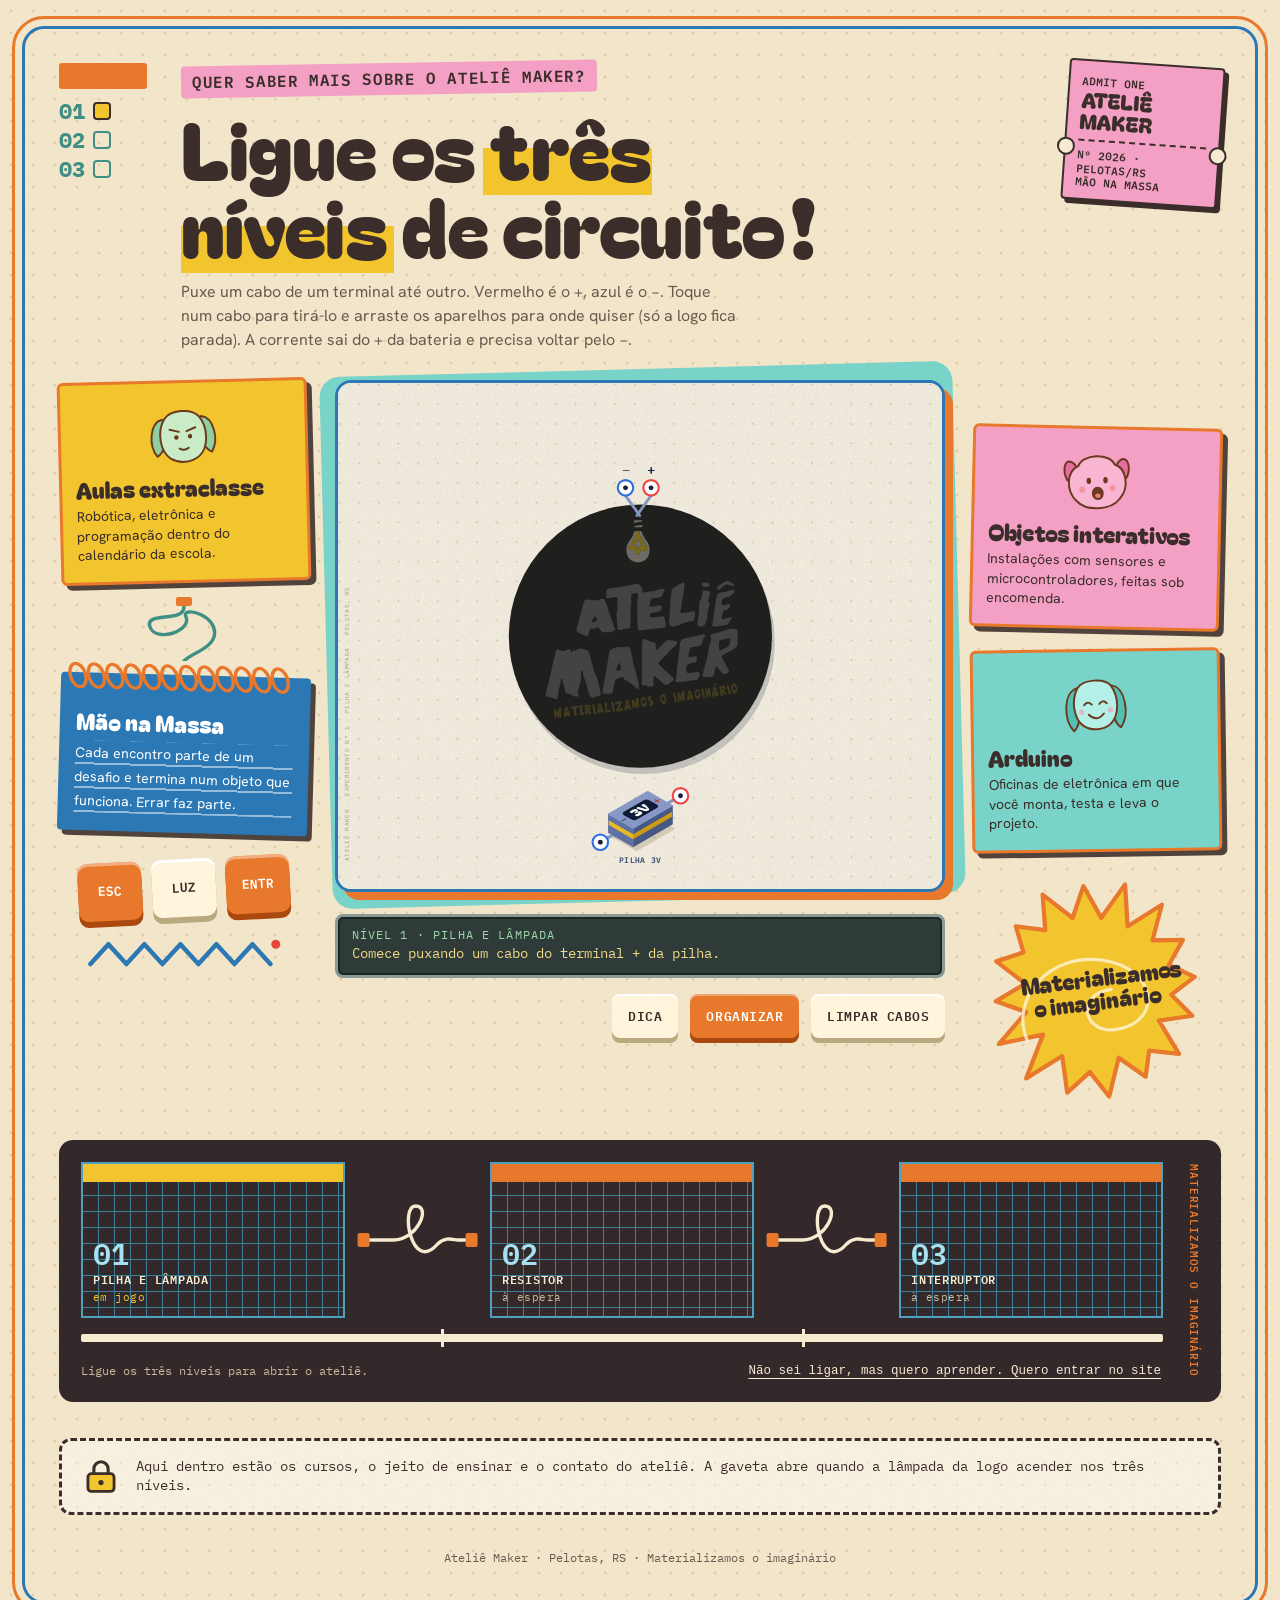
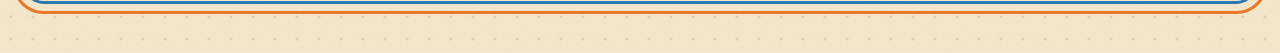
==== commit 0b7aef08: "Add files via upload" ====
--- a/index.html
+++ b/index.html
@@ -8,60 +8,158 @@
 <link rel="preconnect" href="https://fonts.googleapis.com">
 <link href="https://fonts.googleapis.com/css2?family=Bagel+Fat+One&family=Hanken+Grotesk:wght@400;500;700&family=IBM+Plex+Mono:wght@500;600&display=swap" rel="stylesheet">
 <style>
-/* Layout: bancada clara e vibrante. A logo (adesivo preto) fica no centro e a lâmpada dela é o LED. Componentes flat coloridos nas laterais, ligados por cabos lisos: vermelho para o +, azul para o −. */
+/* Mesa cheia de ideias: papel creme com grão, molduras laranja e azul, cartões coloridos em volta do jogo, painel escuro com os 3 níveis. Look único e deliberado (sem tema escuro). */
 :root{
-  --bg:#ecc92a;          /* fundo da página, o mesmo amarelo da logo */
-  --navy:#14213d;        /* texto e contornos */
-  --soft:#3d4c70;        /* texto secundário */
-  --line:#8f9bb5;
-  --lamp:#ecc92a;        /* amarelo da logo, lido do PDF */
-  --disc:#1f1f1d;        /* preto da logo */
-  --pos:#ef4444;
-  --neg:#2f6fdf;
-  --bad:#d6342a;
+  --paper:#f6ead0;--paper2:#fcf5e2;--ink:#3a2d2a;--soft:#6b5a50;
+  --blue:#2b78b5;--orange:#e8782b;--yellow:#f2c52e;--pink:#f3a0c4;--teal:#79d3c8;--mint:#9bd8a8;--red:#e5483b;--dark:#33292a;
+  --navy:#14213d;--line:#8f9bb5;--lamp:#ecc92a;--disc:#1f1f1d;--pos:#ef4444;--neg:#2f6fdf;--bad:#d6342a;
   --display:"Bagel Fat One","Arial Rounded MT Bold","Hanken Grotesk",system-ui,sans-serif;
   --sans:"Hanken Grotesk",system-ui,sans-serif;
   --mono:"IBM Plex Mono",ui-monospace,Menlo,monospace;
+  --hard:5px 5px 0 rgba(58,45,42,.88);
   color-scheme:light;
 }
 *{box-sizing:border-box}
 html,body{margin:0}
 body{
-  background:var(--bg);color:var(--navy);font-family:var(--sans);font-size:16px;line-height:1.5;
-  padding-left:max(16px,env(safe-area-inset-left,0px));
-  padding-right:max(16px,env(safe-area-inset-right,0px));
-  padding-block:24px 44px;
+  color:var(--ink);font-family:var(--sans);font-size:16px;line-height:1.5;
+  background-color:var(--paper);
+  background-image:
+    url("data:image/svg+xml;utf8,<svg xmlns='http://www.w3.org/2000/svg' width='220' height='220'><filter id='n'><feTurbulence type='fractalNoise' baseFrequency='.85' numOctaves='2' stitchTiles='stitch'/><feColorMatrix values='0 0 0 0 .42  0 0 0 0 .28  0 0 0 0 .1  0 0 0 .11 0'/></filter><rect width='100%' height='100%' filter='url(%23n)'/></svg>"),
+    radial-gradient(rgba(150,105,40,.20) 1.3px,transparent 1.7px);
+  background-size:220px 220px,22px 22px;
+  padding-left:max(22px,env(safe-area-inset-left,0px));
+  padding-right:max(22px,env(safe-area-inset-right,0px));
+  padding-block:26px 48px;
 }
-.wrap{max-width:900px;margin:0 auto;display:flex;flex-direction:column;gap:18px}
-.top{display:flex;justify-content:space-between;align-items:flex-end;gap:12px 24px;flex-wrap:wrap}
-h1{font-family:var(--display);font-weight:400;font-size:clamp(38px,8.8vw,80px);line-height:1;letter-spacing:-.005em;margin:0;text-wrap:balance;max-width:12em;color:var(--navy)}
-.skip{color:var(--navy);font-size:14px;font-weight:700;text-decoration:none;border-bottom:2px solid var(--navy);padding-bottom:1px;white-space:nowrap}
-.skip:focus-visible{outline:3px solid var(--neg);outline-offset:3px}
-.lede{margin:0;color:var(--soft);max-width:60ch}
-.stage{background:#f3eee2;border-radius:28px;overflow:hidden;box-shadow:0 0 0 1px rgba(60,45,15,.18),0 22px 44px -16px rgba(60,45,15,.45)}
+.desk{position:relative;max-width:1260px;margin:0 auto;border:3px solid var(--blue);border-radius:22px;outline:3px solid var(--orange);outline-offset:7px;padding:clamp(16px,3vw,34px)}
+h1,h2,h3{font-family:var(--display);font-weight:400;margin:0;text-wrap:balance}
+
+/* cabeçalho */
+.head{display:grid;grid-template-columns:auto minmax(0,1fr) auto;gap:18px clamp(16px,3vw,34px);align-items:start;margin-bottom:28px}
+.tallywrap{display:flex;flex-direction:column;gap:10px}
+.bar1{width:88px;height:26px;background:var(--orange);border-radius:3px}
+.tally{display:flex;flex-direction:column;gap:6px}
+.n{display:flex;align-items:center;gap:8px;font-family:var(--mono);font-weight:600;font-size:22px;line-height:1.05;color:#3f8f84}
+.n i{width:18px;height:18px;border-radius:4px;border:2.5px solid #3f8f84}
+.n.now i{background:var(--yellow);border-color:var(--ink);animation:blink 1s steps(2) infinite}
+.n.done i{background:var(--mint);border-color:var(--ink)}
+.n.done b{text-decoration:line-through;text-decoration-thickness:3px;text-decoration-color:var(--orange)}
+@keyframes blink{50%{opacity:.35}}
+.kick{display:inline-block;margin:0 0 12px;padding:4px 11px;background:var(--pink);border-radius:4px;transform:rotate(-1deg);font-family:var(--mono);font-weight:600;font-size:clamp(12px,1.7vw,16px);letter-spacing:.04em;text-transform:uppercase}
+h1{font-size:clamp(38px,6.4vw,80px);line-height:.98;letter-spacing:-.005em}
+h1 mark{color:inherit;background:linear-gradient(transparent 52%,var(--yellow) 52% 92%,transparent 92%);padding:0 .08em;margin:0 -.08em}
+.lede{margin:16px 0 0;max-width:62ch;color:var(--soft)}
+.ticket{position:relative;width:156px;padding:12px 12px 10px;background:var(--pink);border:2px solid var(--ink);border-radius:4px;box-shadow:4px 4px 0 var(--ink);transform:rotate(4deg);font-family:var(--mono);font-size:11px;font-weight:600;line-height:1.25;text-transform:uppercase}
+.ticket b{display:block;font-family:var(--display);font-weight:400;font-size:21px;line-height:1;margin:2px 0 8px}
+.ticket div{border-top:2px dashed var(--ink);padding-top:6px}
+.ticket::before,.ticket::after{content:"";position:absolute;top:56%;width:14px;height:14px;background:var(--paper);border:2px solid var(--ink);border-radius:50%}
+.ticket::before{left:-9px}.ticket::after{right:-9px}
+
+/* mesa */
+.table{display:grid;grid-template-columns:minmax(190px,250px) minmax(0,1fr) minmax(190px,250px);gap:clamp(16px,2vw,26px);align-items:start}
+.col{display:flex;flex-direction:column;gap:20px}
+.col.r{margin-top:46px}
+.center{min-width:0;display:flex;flex-direction:column;gap:16px}
+.tile{position:relative;padding:12px 14px 16px;background:var(--yellow);border:3px solid var(--orange);border-radius:6px;box-shadow:var(--hard);transform:rotate(-1.4deg)}
+.tile.pk{background:var(--pink);transform:rotate(1.3deg)}
+.tile.tl{background:var(--teal);transform:rotate(-.8deg)}
+.tile .face{display:block;width:76px;height:76px;margin:0 auto 4px;transform:rotate(-4deg)}
+.tile h3{font-size:23px;line-height:1.05;margin:0 0 6px}
+.tile p{margin:0;font-size:14px;line-height:1.4}
+.note{position:relative;padding:36px 16px 18px;background:var(--blue);color:#fff;border-radius:4px;box-shadow:var(--hard);transform:rotate(1.6deg)}
+.note h3{font-size:23px;line-height:1.05;margin:0 0 8px}
+.note p{margin:0;font-size:14px;line-height:24px;background:repeating-linear-gradient(transparent 0 22px,rgba(255,255,255,.5) 22px 24px)}
+.spiral{position:absolute;left:6px;right:6px;top:-13px;height:32px;width:calc(100% - 12px)}
+.burst{position:relative;aspect-ratio:1;display:grid;place-items:center;text-align:center;transform:rotate(-7deg);margin:0 8px}
+.burst svg{position:absolute;inset:0;width:100%;height:100%}
+.burst span{position:relative;max-width:6.5em;font-family:var(--display);font-size:clamp(18px,2vw,23px);line-height:1.02}
+.keys{display:flex;gap:10px;justify-content:center;transform:rotate(-3deg);margin-top:6px}
+.keys span{display:grid;place-items:center;width:64px;height:58px;border-radius:10px;font-family:var(--mono);font-weight:600;font-size:13px;color:#fff;background:var(--orange);box-shadow:0 6px 0 #a9480f,inset 0 3px 0 rgba(255,255,255,.4)}
+.keys .k2{background:#fff4dc;color:var(--ink);box-shadow:0 6px 0 #b9a97f,inset 0 3px 0 #fff}
+.zig{display:block;width:100%;height:36px}
+.coiled{display:block;width:100%;height:64px;margin:-6px 0}
+
+/* jogo */
+.stagewrap{position:relative}
+.stagewrap::before{content:"";position:absolute;inset:-11px -13px -9px -9px;background:var(--teal);border-radius:20px;transform:rotate(-1.5deg)}
+.stage{position:relative;background:var(--paper2);border:3px solid var(--blue);border-radius:16px;overflow:hidden;box-shadow:8px 8px 0 var(--orange)}
 .stage svg{display:block;width:100%;height:auto;touch-action:none;user-select:none;-webkit-user-select:none}
-.bar{display:flex;align-items:center;gap:12px 20px;flex-wrap:wrap;justify-content:space-between}
-.pips{display:flex;gap:8px;align-items:center;font-family:var(--mono);font-size:13px;color:var(--soft)}
-.pip{width:26px;height:8px;border-radius:99px;border:2px solid var(--navy)}
-.pip.done{background:var(--navy);border-color:var(--navy)}
-.pip.now{background:#fff;border-color:var(--navy)}
-.btns{display:flex;gap:8px;flex-wrap:wrap}
-button,.cta{font:inherit;font-weight:700;font-size:14px;border-radius:99px;padding:10px 18px;cursor:pointer;border:2px solid var(--navy);background:#fff;color:var(--navy);text-decoration:none;display:inline-flex;align-items:center}
-button:hover{background:var(--navy);color:#fff}
-button:focus-visible,.cta:focus-visible{outline:3px solid var(--neg);outline-offset:3px}
-.cta{background:var(--navy);color:#fff;border-color:var(--navy)}
-.cta:hover{background:#25365f;color:#fff}
-.status{min-height:3.2em;border-left:4px solid var(--line);padding:2px 0 2px 14px;margin:0}
-.status.bad{border-color:var(--bad)}
-.status .k{font-family:var(--mono);font-size:12px;letter-spacing:.08em;text-transform:uppercase;color:var(--soft);display:block}
-.status.bad .k{color:var(--bad)}
-.status .hint{display:block;margin-top:6px;color:var(--soft)}
-.win{display:flex;flex-direction:column;gap:12px;padding:18px 0 0;border-top:4px solid var(--navy)}
+.status{margin:6px 0 0;min-height:4.7em;background:#2f3b38;color:#f2d98a;border:3px solid #8a9a95;border-radius:8px;padding:10px 14px;font-family:var(--mono);font-size:13.5px;line-height:1.45;box-shadow:inset 0 0 0 2px #1d2523}
+.status .k{display:block;font-size:11.5px;letter-spacing:.1em;text-transform:uppercase;color:var(--mint)}
+.status .hint{display:block;margin-top:6px;color:#fff}
+.status.bad{background:#3b2a29;color:#ffc2b8}
+.status.bad .k{color:#ff8f7e}
+.bar{display:flex;gap:12px;flex-wrap:wrap;justify-content:flex-end}
+button,.cta{font-family:var(--mono);font-weight:600;font-size:13px;letter-spacing:.04em;text-transform:uppercase;border:0;border-radius:8px;padding:11px 16px;cursor:pointer;color:#fff;background:var(--orange);box-shadow:0 5px 0 #a9480f,inset 0 2px 0 rgba(255,255,255,.35);text-decoration:none;display:inline-flex;align-items:center;transition:transform .08s,box-shadow .08s}
+button:hover,.cta:hover{background:#f08a3f}
+button:active,.cta:active{transform:translateY(4px);box-shadow:0 1px 0 #a9480f}
+button.cream{background:#fff4dc;color:var(--ink);box-shadow:0 5px 0 #b9a97f,inset 0 2px 0 #fff}
+button.cream:hover{background:#fff}
+button.cream:active{box-shadow:0 1px 0 #b9a97f}
+button:focus-visible,.cta:focus-visible{outline:3px solid var(--blue);outline-offset:3px}
+.win{display:flex;flex-direction:column;gap:10px;padding:16px 18px 18px;background:var(--yellow);border:3px solid var(--orange);border-radius:10px;box-shadow:var(--hard);transform:rotate(-.6deg)}
 .win[hidden]{display:none!important}
-.win h2{font-family:var(--display);font-weight:400;font-size:clamp(30px,6.4vw,50px);line-height:1.05;letter-spacing:-.005em;margin:0;text-wrap:balance}
-.win p{margin:0;color:var(--soft);max-width:56ch}
-.win .row{display:flex;gap:10px;flex-wrap:wrap}
-/* SVG */
+.win h2{font-size:clamp(26px,4.6vw,38px);line-height:1.05}
+.win p{margin:0;max-width:56ch}
+.win .row{display:flex;gap:12px;flex-wrap:wrap;padding-bottom:5px}
+
+/* painel escuro com os 3 níveis */
+.dock{position:relative;margin-top:34px;padding:22px 58px 18px 22px;background:var(--dark);border-radius:14px;color:#f6ead0;display:flex;flex-direction:column;gap:16px}
+.track{display:grid;grid-template-columns:minmax(0,1fr) minmax(36px,.55fr) minmax(0,1fr) minmax(36px,.55fr) minmax(0,1fr);align-items:center}
+.slot{position:relative;min-height:156px;display:flex;flex-direction:column;justify-content:space-between;overflow:hidden;border:2px solid #4f9fbf;background-image:linear-gradient(#3d7f99 1.5px,transparent 1.5px),linear-gradient(90deg,#3d7f99 1.5px,transparent 1.5px);background-size:16px 16px;background-position:-1px -1px}
+.slot .strip{height:18px;background:var(--orange);position:relative;z-index:1}
+.slot.now .strip{background:var(--yellow)}
+.slot.done .strip{background:var(--mint)}
+.slot .fill{position:absolute;left:0;right:0;bottom:0;height:0;background:var(--mint);opacity:.92;transition:height .7s ease}
+.slot.done .fill{height:38%}
+.slot .meta{position:relative;z-index:1;padding:8px 10px 10px;font-family:var(--mono)}
+.slot .num{display:block;font-size:30px;font-weight:600;line-height:1;color:#a7e0f0}
+.slot .nm{display:block;margin-top:4px;font-size:12px;font-weight:600;letter-spacing:.06em;text-transform:uppercase;line-height:1.2}
+.slot.done .nm,.slot.done .st{color:var(--dark)}
+.slot .st{display:block;margin-top:3px;font-size:11px;letter-spacing:.04em;color:#c9b99a}
+.slot.now .st{color:var(--yellow)}
+.link svg{display:block;width:100%;height:84px}
+.link .cb{fill:none;stroke:#f6ead0;stroke-width:3.4;stroke-linecap:round}
+.link .pl{fill:var(--orange)}
+.link.on .cb{stroke:var(--yellow)}
+.prog{position:relative;height:8px;background:#f6ead0;border-radius:2px}
+.prog i{position:absolute;left:0;top:0;bottom:0;width:0;background:var(--yellow);border-radius:2px;transition:width .7s ease}
+.prog u{position:absolute;top:-5px;bottom:-5px;width:3px;background:#f6ead0;text-decoration:none}
+.dockfoot{display:flex;justify-content:space-between;align-items:center;gap:8px 18px;flex-wrap:wrap;font-family:var(--mono);font-size:12px}
+.dockfoot span{color:#c9b99a}
+button.skipbtn{background:none;box-shadow:none;border-radius:2px;color:#f6ead0;font-size:12.5px;text-transform:none;letter-spacing:0;font-weight:500;text-decoration:underline;text-underline-offset:4px;padding:6px 2px}
+button.skipbtn:hover{background:none;color:var(--yellow)}
+button.skipbtn:active{transform:none}
+button.skipbtn:focus-visible{outline-color:var(--yellow)}
+.vert{position:absolute;right:18px;top:20px;bottom:20px;writing-mode:vertical-rl;overflow:hidden;white-space:nowrap;font-family:var(--mono);font-weight:600;font-size:12px;letter-spacing:.08em;font-size:11px;text-transform:uppercase;color:var(--orange);text-align:center}
+
+/* dentro do ateliê */
+.drawer{margin-top:36px}
+.lock{display:flex;align-items:center;gap:16px;padding:16px 20px;border:3px dashed var(--ink);border-radius:12px;background:rgba(255,255,255,.4)}
+.lock[hidden],.inside[hidden]{display:none!important}
+.lock svg{flex:none;width:38px;height:38px}
+.lock p{margin:0;font-family:var(--mono);font-size:13.5px;line-height:1.45}
+.inside h2{font-size:clamp(34px,5.4vw,56px);line-height:1;margin:0 0 8px}
+.inside h2:focus{outline:none}
+.skipnote{margin:0 0 18px;padding:10px 14px;background:var(--mint);border:2px solid var(--ink);border-radius:8px;max-width:62ch}
+.skipnote[hidden]{display:none!important}
+.cards{display:grid;grid-template-columns:repeat(auto-fit,minmax(min(100%,260px),1fr));gap:22px;margin-top:20px}
+.card{padding:18px 18px 20px;border:3px solid var(--ink);border-radius:10px;box-shadow:6px 6px 0 var(--ink);background:var(--paper2)}
+.card.y{background:var(--yellow)}.card.p{background:var(--pink)}.card.t{background:var(--teal)}.card.b{background:var(--blue);color:#fff}.card.d{background:var(--dark);color:#f6ead0}
+.card h3{font-size:26px;line-height:1.05;margin:0 0 8px}
+.card p{margin:0 0 10px;font-size:15px}
+.card p:last-child{margin-bottom:0}
+.card a{color:inherit;font-weight:700;text-underline-offset:3px}
+.chips{display:flex;gap:8px;flex-wrap:wrap;margin-top:10px}
+.chip{display:inline-flex;align-items:center;gap:6px;padding:4px 10px;background:#fff;color:var(--ink);border:2px solid var(--ink);border-radius:99px;font-family:var(--mono);font-size:12px;font-weight:600}
+.chip i{width:11px;height:11px;border-radius:50%;border:2px solid var(--ink)}
+.open .card{animation:pop .5s both}
+.open .card:nth-child(2){animation-delay:.07s}.open .card:nth-child(3){animation-delay:.14s}.open .card:nth-child(4){animation-delay:.21s}.open .card:nth-child(5){animation-delay:.28s}.open .card:nth-child(6){animation-delay:.35s}
+@keyframes pop{from{opacity:0;transform:translateY(14px) rotate(-1.5deg)}}
+.foot{margin:34px 0 0;text-align:center;font-family:var(--mono);font-size:12px;color:var(--soft)}
+
+/* SVG do jogo */
 .term-hit{fill:transparent;cursor:crosshair}
 .jack{fill:#fff;stroke:#7f95bd;stroke-width:3}
 .jack.minus{stroke:#2f6fdf}
@@ -85,35 +183,159 @@
 .ray.on{animation:pulse 1.1s ease-in-out infinite alternate}
 @keyframes pulse{from{opacity:.7}to{opacity:1}}
 .side{font-family:var(--mono);font-size:8.5px;letter-spacing:.06em;fill:#a39a80}
-@media (prefers-reduced-motion:reduce){.flow,.ray.on{animation:none}.logo-word,.logo-tag,.ray{transition:none}}
+
+@media (max-width:1020px){
+  .table{grid-template-columns:minmax(0,1fr)}
+  .center{order:-1}
+  .col,.col.r{margin-top:0;display:grid;grid-template-columns:repeat(auto-fit,minmax(220px,1fr));gap:24px 20px}
+  .col .coiled,.col .zig,.col .keys{display:none}
+  .head{grid-template-columns:auto minmax(0,1fr)}
+  .ticket{display:none}
+  .burst{max-width:240px;width:100%;justify-self:center}
+}
+@media (max-width:640px){
+  body{padding-left:max(14px,env(safe-area-inset-left,0px));padding-right:max(14px,env(safe-area-inset-right,0px));padding-block:20px 36px}
+  .desk{padding:14px 12px;outline-offset:5px}
+  .stagewrap::before{inset:-8px -6px -6px -6px}
+  .dock{padding:16px 14px 14px}
+  .vert{display:none}
+  .track{grid-template-columns:repeat(3,minmax(0,1fr));gap:8px}
+  .link{display:none}
+  .slot{min-height:120px}
+  .slot .num{font-size:24px}
+  .slot .nm{font-size:10px}
+  .head{grid-template-columns:minmax(0,1fr)}
+  .tallywrap{flex-direction:row;align-items:center;gap:14px}
+  .tally{flex-direction:row;gap:14px}
+  .bar1{width:42px;height:18px}
+  .n{font-size:17px}
+  .lock{align-items:flex-start}
+}
+@media (prefers-reduced-motion:reduce){.flow,.ray.on,.n.now i,.open .card{animation:none}.logo-word,.logo-tag,.ray,.slot .fill,.prog i{transition:none}}
 </style>
 </head>
 <body>
 
 
-<div class="wrap">
-  <div class="top">
-    <h1>Ligue os fios. Acenda a ideia.</h1>
-    <a class="skip" href="https://www.ateliemaker.com/">Pular para o site</a>
+<svg width="0" height="0" style="position:absolute" aria-hidden="true" focusable="false">
+  <defs>
+    <symbol id="f1" viewBox="0 0 100 100"><g stroke="#6b3a1e" stroke-width="2.6" stroke-linejoin="round" stroke-linecap="round">
+      <path fill="#8fcf9f" d="M24 30C8 33 3 62 14 78C23 74 29 58 31 42Z"/><path fill="#8fcf9f" d="M76 30C92 33 97 62 86 78C77 74 71 58 69 42Z"/>
+      <path fill="#c9ecc7" d="M27 30C36 18 64 18 73 30C84 46 82 72 69 82C58 90 42 90 31 82C18 72 16 46 27 30Z"/>
+      <path fill="none" d="M33 44L45 48M67 44L55 48"/><circle cx="41" cy="55" r="3" fill="#6b3a1e" stroke="none"/><circle cx="59" cy="55" r="3" fill="#6b3a1e" stroke="none"/><path fill="none" d="M44 70Q50 74 56 70"/></g></symbol>
+    <symbol id="f2" viewBox="0 0 100 100"><g stroke="#6b3a1e" stroke-width="2.6" stroke-linejoin="round" stroke-linecap="round">
+      <path fill="#e66d9f" d="M22 30C10 16 3 36 11 50C18 48 22 42 25 36Z"/><path fill="#e66d9f" d="M78 30C90 16 97 36 89 50C82 48 78 42 75 36Z"/>
+      <path fill="#f9b6d3" d="M26 32C32 16 68 16 74 32C90 38 92 64 78 78C66 92 34 92 22 78C8 64 10 38 26 32Z"/>
+      <ellipse cx="39" cy="52" rx="3" ry="4.2" fill="#6b3a1e" stroke="none"/><ellipse cx="61" cy="52" rx="3" ry="4.2" fill="#6b3a1e" stroke="none"/>
+      <ellipse cx="50" cy="69" rx="6.5" ry="7.5" fill="#6b3a1e"/><ellipse cx="50" cy="72" rx="3.6" ry="3" fill="#f27a7a" stroke="none"/>
+      <circle cx="30" cy="63" r="4" fill="#f27a7a" stroke="none" opacity=".6"/><circle cx="70" cy="63" r="4" fill="#f27a7a" stroke="none" opacity=".6"/></g></symbol>
+    <symbol id="f3" viewBox="0 0 100 100"><g stroke="#6b3a1e" stroke-width="2.6" stroke-linejoin="round" stroke-linecap="round">
+      <path fill="#55bfb4" d="M27 30C9 34 6 70 19 86C28 80 31 58 33 42Z"/><path fill="#55bfb4" d="M73 30C91 34 94 70 81 86C72 80 69 58 67 42Z"/>
+      <path fill="#b4efe8" d="M28 30C36 19 64 19 72 30C82 46 80 70 68 80C58 88 42 88 32 80C20 70 18 46 28 30Z"/>
+      <path fill="none" d="M35 53Q40 47 45 53M55 53Q60 47 65 53"/><path fill="none" d="M40 66Q50 77 60 66"/>
+      <circle cx="31" cy="62" r="3.6" fill="#f5a3b4" stroke="none" opacity=".7"/><circle cx="69" cy="62" r="3.6" fill="#f5a3b4" stroke="none" opacity=".7"/></g></symbol>
+  </defs>
+</svg>
+
+<main class="desk">
+  <header class="head">
+    <div class="tallywrap" aria-label="Seus três níveis">
+      <span class="bar1" aria-hidden="true"></span>
+      <div class="tally" id="pips"></div>
+    </div>
+    <div>
+      <p class="kick">Quer saber mais sobre o Ateliê Maker?</p>
+      <h1>Ligue os <mark>três níveis</mark> de circuito!</h1>
+      <p class="lede">Puxe um cabo de um terminal até outro. Vermelho é o +, azul é o −. Toque num cabo para tirá-lo e arraste os aparelhos para onde quiser (só a logo fica parada). A corrente sai do + da bateria e precisa voltar pelo −.</p>
+    </div>
+    <div class="ticket" aria-hidden="true">Admit one<b>Ateliê Maker</b><div>Nº 2026 · Pelotas/RS<br>Mão na massa</div></div>
+  </header>
+
+  <div class="table">
+    <aside class="col l" aria-label="Sobre o ateliê">
+      <div class="tile">
+        <svg class="face" aria-hidden="true"><use href="#f1"/></svg>
+        <h3>Aulas extraclasse</h3>
+        <p>Robótica, eletrônica e programação dentro do calendário da escola.</p>
+      </div>
+      <svg class="coiled" viewBox="0 0 220 64" aria-hidden="true"><path d="M110 0V10C110 26 70 14 76 30C82 46 118 34 112 20C106 8 146 18 140 40C136 52 118 56 110 64" fill="none" stroke="#3f8f84" stroke-width="3.4" stroke-linecap="round"/><rect x="102" y="0" width="16" height="9" rx="2" fill="#e8782b"/></svg>
+      <div class="note">
+        <svg class="spiral" viewBox="0 0 220 32" preserveAspectRatio="none" aria-hidden="true"><ellipse cx="10" cy="16" rx="7" ry="12" transform="rotate(-18 10 16)" fill="none" stroke="#e8782b" stroke-width="3.2"/><ellipse cx="27" cy="16" rx="7" ry="12" transform="rotate(-18 27 16)" fill="none" stroke="#e8782b" stroke-width="3.2"/><ellipse cx="44" cy="16" rx="7" ry="12" transform="rotate(-18 44 16)" fill="none" stroke="#e8782b" stroke-width="3.2"/><ellipse cx="61" cy="16" rx="7" ry="12" transform="rotate(-18 61 16)" fill="none" stroke="#e8782b" stroke-width="3.2"/><ellipse cx="78" cy="16" rx="7" ry="12" transform="rotate(-18 78 16)" fill="none" stroke="#e8782b" stroke-width="3.2"/><ellipse cx="95" cy="16" rx="7" ry="12" transform="rotate(-18 95 16)" fill="none" stroke="#e8782b" stroke-width="3.2"/><ellipse cx="112" cy="16" rx="7" ry="12" transform="rotate(-18 112 16)" fill="none" stroke="#e8782b" stroke-width="3.2"/><ellipse cx="129" cy="16" rx="7" ry="12" transform="rotate(-18 129 16)" fill="none" stroke="#e8782b" stroke-width="3.2"/><ellipse cx="146" cy="16" rx="7" ry="12" transform="rotate(-18 146 16)" fill="none" stroke="#e8782b" stroke-width="3.2"/><ellipse cx="163" cy="16" rx="7" ry="12" transform="rotate(-18 163 16)" fill="none" stroke="#e8782b" stroke-width="3.2"/><ellipse cx="180" cy="16" rx="7" ry="12" transform="rotate(-18 180 16)" fill="none" stroke="#e8782b" stroke-width="3.2"/><ellipse cx="197" cy="16" rx="7" ry="12" transform="rotate(-18 197 16)" fill="none" stroke="#e8782b" stroke-width="3.2"/></svg>
+        <h3>Mão na Massa</h3>
+        <p>Cada encontro parte de um desafio e termina num objeto que funciona. Errar faz parte.</p>
+      </div>
+      <div class="keys" aria-hidden="true"><span class="k1">ESC</span><span class="k2">LUZ</span><span class="k3">ENTR</span></div>
+      <svg class="zig" viewBox="0 0 220 40" aria-hidden="true"><path d="M6 30L26 8L46 30L66 8L86 30L106 8L126 30L146 8L166 30L186 8L206 30" fill="none" stroke="#2b78b5" stroke-width="5" stroke-linejoin="round" stroke-linecap="round"/><circle cx="212" cy="8" r="5" fill="#e5483b"/></svg>
+    </aside>
+
+    <div class="center">
+      <div class="stagewrap"><div class="stage"><svg id="board" viewBox="0 0 860 720" role="img" aria-label="Bancada com a logo do Ateliê Maker. A lâmpada da logo é o LED. Arraste dos terminais dos aparelhos para ligar cabos."></svg></div></div>
+      <p class="status" id="status" aria-live="polite"></p>
+      <div class="win" id="win" hidden>
+        <h2 id="winTitle"></h2><p id="winText"></p><div class="row" id="winRow"></div>
+      </div>
+      <div class="bar">
+        <button id="hintBtn" type="button" class="cream">Dica</button>
+        <button id="arrangeBtn" type="button">Organizar</button>
+        <button id="clearBtn" type="button" class="cream">Limpar cabos</button>
+      </div>
+    </div>
+
+    <aside class="col r" aria-label="Mais sobre o ateliê">
+      <div class="tile pk">
+        <svg class="face" aria-hidden="true"><use href="#f2"/></svg>
+        <h3>Objetos interativos</h3>
+        <p>Instalações com sensores e microcontroladores, feitas sob encomenda.</p>
+      </div>
+      <div class="tile tl">
+        <svg class="face" aria-hidden="true"><use href="#f3"/></svg>
+        <h3>Arduino</h3>
+        <p>Oficinas de eletrônica em que você monta, testa e leva o projeto.</p>
+      </div>
+      <div class="burst" aria-hidden="true">
+        <svg viewBox="0 0 220 220"><polygon points="110.0,12.5 123.1,44.2 149.1,15.7 146.7,55.1 181.1,38.9 168.3,71.0 196.7,74.1 180.7,95.9 203.5,110.0 179.7,123.9 196.8,146.0 165.1,146.8 180.0,180.0 152.5,173.7 146.3,197.5 123.3,176.8 110.0,211.8 94.7,186.8 71.3,203.4 70.8,168.7 34.6,185.4 55.4,146.5 13.0,150.2 42.3,123.5 15.0,110.0 44.6,97.0 20.1,72.8 46.5,67.5 42.4,42.4 69.4,49.2 71.0,15.8 96.3,41.1" fill="#f2c52e" stroke="#e8782b" stroke-width="4" stroke-linejoin="round"/><path d="M40 150C28 110 70 70 120 84C170 98 168 148 126 150C92 152 90 112 124 112" fill="none" stroke="#fff6d6" stroke-width="3" stroke-linecap="round" opacity=".8"/></svg>
+        <span>Materializamos o imaginário</span>
+      </div>
+    </aside>
   </div>
-  <p class="lede">Puxe um cabo de um terminal até outro. Vermelho é o +, azul é o −. Toque num cabo para tirá-lo e arraste os aparelhos para onde quiser (só a logo fica parada). A corrente sai do + da bateria e precisa voltar pelo −.</p>
-
-  <div class="stage"><svg id="board" viewBox="0 0 860 720" role="img" aria-label="Bancada com a logo do Ateliê Maker. A lâmpada da logo é o LED. Arraste dos terminais dos aparelhos para ligar cabos."></svg></div>
-
-  <p class="status" id="status" aria-live="polite"></p>
-  <div class="win" id="win" hidden>
-    <h2 id="winTitle"></h2><p id="winText"></p><div class="row" id="winRow"></div>
-  </div>
-
-  <div class="bar">
-    <div class="pips" id="pips" aria-label="Fases"></div>
-    <div class="btns">
-      <button id="hintBtn" type="button">Dica</button>
-      <button id="arrangeBtn" type="button">Organizar</button>
-      <button id="clearBtn" type="button">Limpar cabos</button>
+
+  <section class="dock" aria-label="Seus níveis">
+    <div class="track">
+      <div class="slot now" data-i="0"><div class="strip"></div><div class="fill"></div><div class="meta"><span class="num">01</span><span class="nm">Pilha e lâmpada</span><span class="st">em jogo</span></div></div>
+      <div class="link"><svg viewBox="0 0 120 84" aria-hidden="true"><path class="cb" d="M10 42H36C60 42 74 8 58 8C42 8 54 76 80 46C88 38 96 42 100 42H110"/><rect class="pl" x="0" y="35" width="12" height="14" rx="2"/><rect class="pl" x="108" y="35" width="12" height="14" rx="2"/></svg></div>
+      <div class="slot" data-i="1"><div class="strip"></div><div class="fill"></div><div class="meta"><span class="num">02</span><span class="nm">Resistor</span><span class="st">à espera</span></div></div>
+      <div class="link"><svg viewBox="0 0 120 84" aria-hidden="true"><path class="cb" d="M10 42H36C60 42 74 8 58 8C42 8 54 76 80 46C88 38 96 42 100 42H110"/><rect class="pl" x="0" y="35" width="12" height="14" rx="2"/><rect class="pl" x="108" y="35" width="12" height="14" rx="2"/></svg></div>
+      <div class="slot" data-i="2"><div class="strip"></div><div class="fill"></div><div class="meta"><span class="num">03</span><span class="nm">Interruptor</span><span class="st">à espera</span></div></div>
     </div>
-  </div>
-</div>
+    <div class="prog" aria-hidden="true"><i id="prog"></i><u style="left:33.3%"></u><u style="left:66.6%"></u></div>
+    <div class="dockfoot">
+      <span>Ligue os três níveis para abrir o ateliê.</span>
+      <button type="button" class="skipbtn" id="skipBtn">Não sei ligar, mas quero aprender. Quero entrar no site</button>
+    </div>
+    <div class="vert" aria-hidden="true">Materializamos o imaginário</div>
+  </section>
+
+  <section class="drawer" id="atelie" aria-label="Dentro do Ateliê Maker">
+    <div class="lock" id="lock">
+      <svg viewBox="0 0 32 32" aria-hidden="true"><rect x="5" y="14" width="22" height="15" rx="3" fill="#f2c52e" stroke="#3a2d2a" stroke-width="2.4"/><path d="M10 14V10a6 6 0 0 1 12 0v4" fill="none" stroke="#3a2d2a" stroke-width="2.6"/><circle cx="16" cy="21.5" r="2.2" fill="#3a2d2a"/></svg>
+      <p>Aqui dentro estão os cursos, o jeito de ensinar e o contato do ateliê. A gaveta abre quando a lâmpada da logo acender nos três níveis.</p>
+    </div>
+    <div class="inside" id="inside" hidden>
+      <h2 id="insideTitle" tabindex="-1">Dentro do Ateliê</h2>
+      <p class="skipnote" id="skipnote" hidden>Tudo bem não saber ligar ainda. É exatamente isso que se aprende aqui. Quando quiser, volte lá em cima e acenda a lâmpada.</p>
+      <div class="cards">
+        <article class="card y"><h3>Aulas extraclasse</h3><p>Robótica, eletrônica e programação integradas ao calendário escolar, para crianças e jovens.</p></article>
+        <article class="card p"><h3>Mão na Massa</h3><p>Oficinas de eletrônica e Arduino. Cada encontro parte de um desafio prático, passa pela experimentação com materiais reais e termina num objeto que funciona. Quatro luzes marcam a evolução:</p>
+          <div class="chips"><span class="chip"><i style="background:#e5483b"></i>Vermelha</span><span class="chip"><i style="background:#4cb866"></i>Verde</span><span class="chip"><i style="background:#2b78b5"></i>Azul</span><span class="chip"><i style="background:#fff"></i>Branca</span></div></article>
+        <article class="card t"><h3>Arduino</h3><p>Microcontrolador, sensores e a construção coletiva de um objeto artístico com materiais reutilizados.</p></article>
+        <article class="card"><h3>Sob encomenda</h3><p>Objetos e instalações interativas para escolas, empresas, eventos e espaços culturais. Também consultoria e formação em tecnologia criativa para educadores.</p></article>
+        <article class="card b"><h3>Como a gente ensina</h3><p>Aprendizagem baseada em projetos. O erro é parte do processo. Eletrônica e programação com o olhar das artes visuais.</p></article>
+        <article class="card d"><h3>Fale com a gente</h3><p>Pelotas, RS<br>Instagram: <a href="https://www.instagram.com/ateliemaker/">@ateliemaker</a><br>E-mail: ateliemkr@gmail.com</p></article>
+      </div>
+    </div>
+  </section>
+  <p class="foot">Ateliê Maker · Pelotas, RS · Materializamos o imaginário</p>
+</main>
 
 <script>
 (function(){
@@ -472,7 +694,29 @@
 
   /* ---------- estado e mensagens ---------- */
   function setStatus(k,txt,cls){statusEl.className="status"+(cls?" "+cls:"");statusEl.innerHTML='<span class="k">'+k+'</span>'+txt}
-  function pips(){pipsEl.innerHTML='Fase '+(lvl+1)+' de '+LEVELS.length+'&nbsp;&nbsp;'+LEVELS.map(function(_,i){return '<span class="pip '+(i<lvl||final?'done':(i===lvl?'now':''))+'"></span>'}).join("")}
+  var slotEls=document.querySelectorAll(".slot"),linkEls=document.querySelectorAll(".link"),progEl=document.getElementById("prog");
+  function pips(){
+    var done=final?LEVELS.length:lvl,i,c,st;
+    pipsEl.innerHTML=LEVELS.map(function(_,k){c=k<done?"done":(k===lvl&&!final?"now":"");return '<span class="n '+c+'"><b>0'+(k+1)+'</b><i></i></span>'}).join("");
+    pipsEl.setAttribute("aria-label","Nível "+(Math.min(lvl,LEVELS.length-1)+1)+" de "+LEVELS.length);
+    for(i=0;i<slotEls.length;i++){
+      c=i<done?"done":(i===lvl&&!final?"now":"");
+      slotEls[i].className="slot"+(c?" "+c:"");
+      st=slotEls[i].querySelector(".st");if(st)st.textContent=c==="done"?"ligado":(c==="now"?"em jogo":"à espera");
+    }
+    for(i=0;i<linkEls.length;i++)linkEls[i].classList.toggle("on",i<done);
+    if(progEl)progEl.style.width=(done/LEVELS.length*100)+"%";
+  }
+  function unlock(scroll,skipped){
+    var d=document.getElementById("atelie"),h=document.getElementById("insideTitle");
+    if(!d.classList.contains("open")){d.classList.add("open");document.getElementById("lock").hidden=true;document.getElementById("inside").hidden=false}
+    document.getElementById("skipnote").hidden=!(skipped&&!final);
+    if(scroll){
+      var rm=window.matchMedia&&matchMedia("(prefers-reduced-motion: reduce)").matches;
+      h.scrollIntoView({behavior:rm?"auto":"smooth",block:"start"});
+      try{h.focus({preventScroll:true})}catch(e){}
+    }
+  }
   function update(){
     res=analyze();render();
     var L=LEVELS[lvl],leds=L.comps.filter(function(c){return c.t==="led"});
@@ -482,7 +726,7 @@
     else if(burn)setStatus("Lâmpada queimou","Com 9 V falta um resistor no caminho da lâmpada. Ponha o resistor antes dela.","bad");
     else if(allOk)setStatus(mots.length?"Funcionando":"Aceso",mots.length?"Circuito fechado. A lâmpada acende e o motor gira. Troque os fios do motor para ele girar ao contrário.":"Circuito fechado. A corrente passa pela lâmpada.");
     else if(nLit+nRun>0)setStatus("Quase",nLit?"A lâmpada acendeu. Falta ligar o motor ao circuito.":"O motor gira. Falta acender a lâmpada.");
-    else if(wires.length===0)setStatus("Fase "+(lvl+1)+" · "+L.name,"Comece puxando um cabo do terminal + da pilha.");
+    else if(wires.length===0)setStatus("Nível "+(lvl+1)+" · "+L.name,"Comece puxando um cabo do terminal + da pilha.");
     else if(!res.any)setStatus("Sem corrente","Não há caminho fechado do + ao −. Confira o sentido da lâmpada (a corrente entra pelo terminal +) e se o interruptor está fechado.");
     if(hintShown){var p=document.createElement("span");p.className="hint";p.textContent="Dica: "+L.hint;statusEl.appendChild(p)}
     if(allOk&&!res.short&&!burn&&!won){won=true;setTimeout(showWin,1200)}
@@ -491,14 +735,15 @@
     var last=lvl===LEVELS.length-1,t=document.getElementById("winTitle"),x=document.getElementById("winText"),r=document.getElementById("winRow");
     if(last){
       final=true;pips();render();
-      t.textContent="A logo acendeu. O ateliê está aberto.";
+      t.textContent="A logo acendeu. O ateliê está aberto.";unlock(false,false);
       x.textContent="Você montou três circuitos de verdade, do mesmo jeito que os alunos fazem nas aulas.";
-      r.innerHTML='<a class="cta" href="https://www.ateliemaker.com/">Entrar no Ateliê Maker</a><button type="button" id="again">Jogar de novo</button>';
+      r.innerHTML='<button class="cta" type="button" id="openBtn">Abrir o ateliê</button><button type="button" class="cream" id="again">Jogar de novo</button>';
+      document.getElementById("openBtn").onclick=function(){unlock(true,false)};
       document.getElementById("again").onclick=function(){go(0)};
     }else{
       t.textContent="Lâmpada acesa.";
-      x.textContent="Fase "+(lvl+1)+" concluída. Mais raios da logo ficam acesos. A próxima traz um componente novo.";
-      r.innerHTML='<button class="cta" type="button" id="next">Próxima fase</button>';
+      x.textContent="Nível "+(lvl+1)+" concluído. Mais raios da logo ficam acesos. A próxima traz um componente novo.";
+      r.innerHTML='<button class="cta" type="button" id="next">Próximo nível</button>';
       document.getElementById("next").onclick=function(){go(lvl+1)};
     }
     winEl.hidden=false;
@@ -565,6 +810,7 @@
   document.getElementById("hintBtn").onclick=function(){hintShown=true;update()};
   window.__game={move:function(id,x,y){place(find(id),x,y);update()},pos:function(id){var c=find(id);return [c.x,c.y]},go:go,connect:function(a,b){connect(a,b);update()},toggle:function(k){swClosed[k]=!swClosed[k];update()}};
   go(0);
+  document.getElementById("skipBtn").onclick=function(){unlock(true,true)};
 })();
 </script>
 
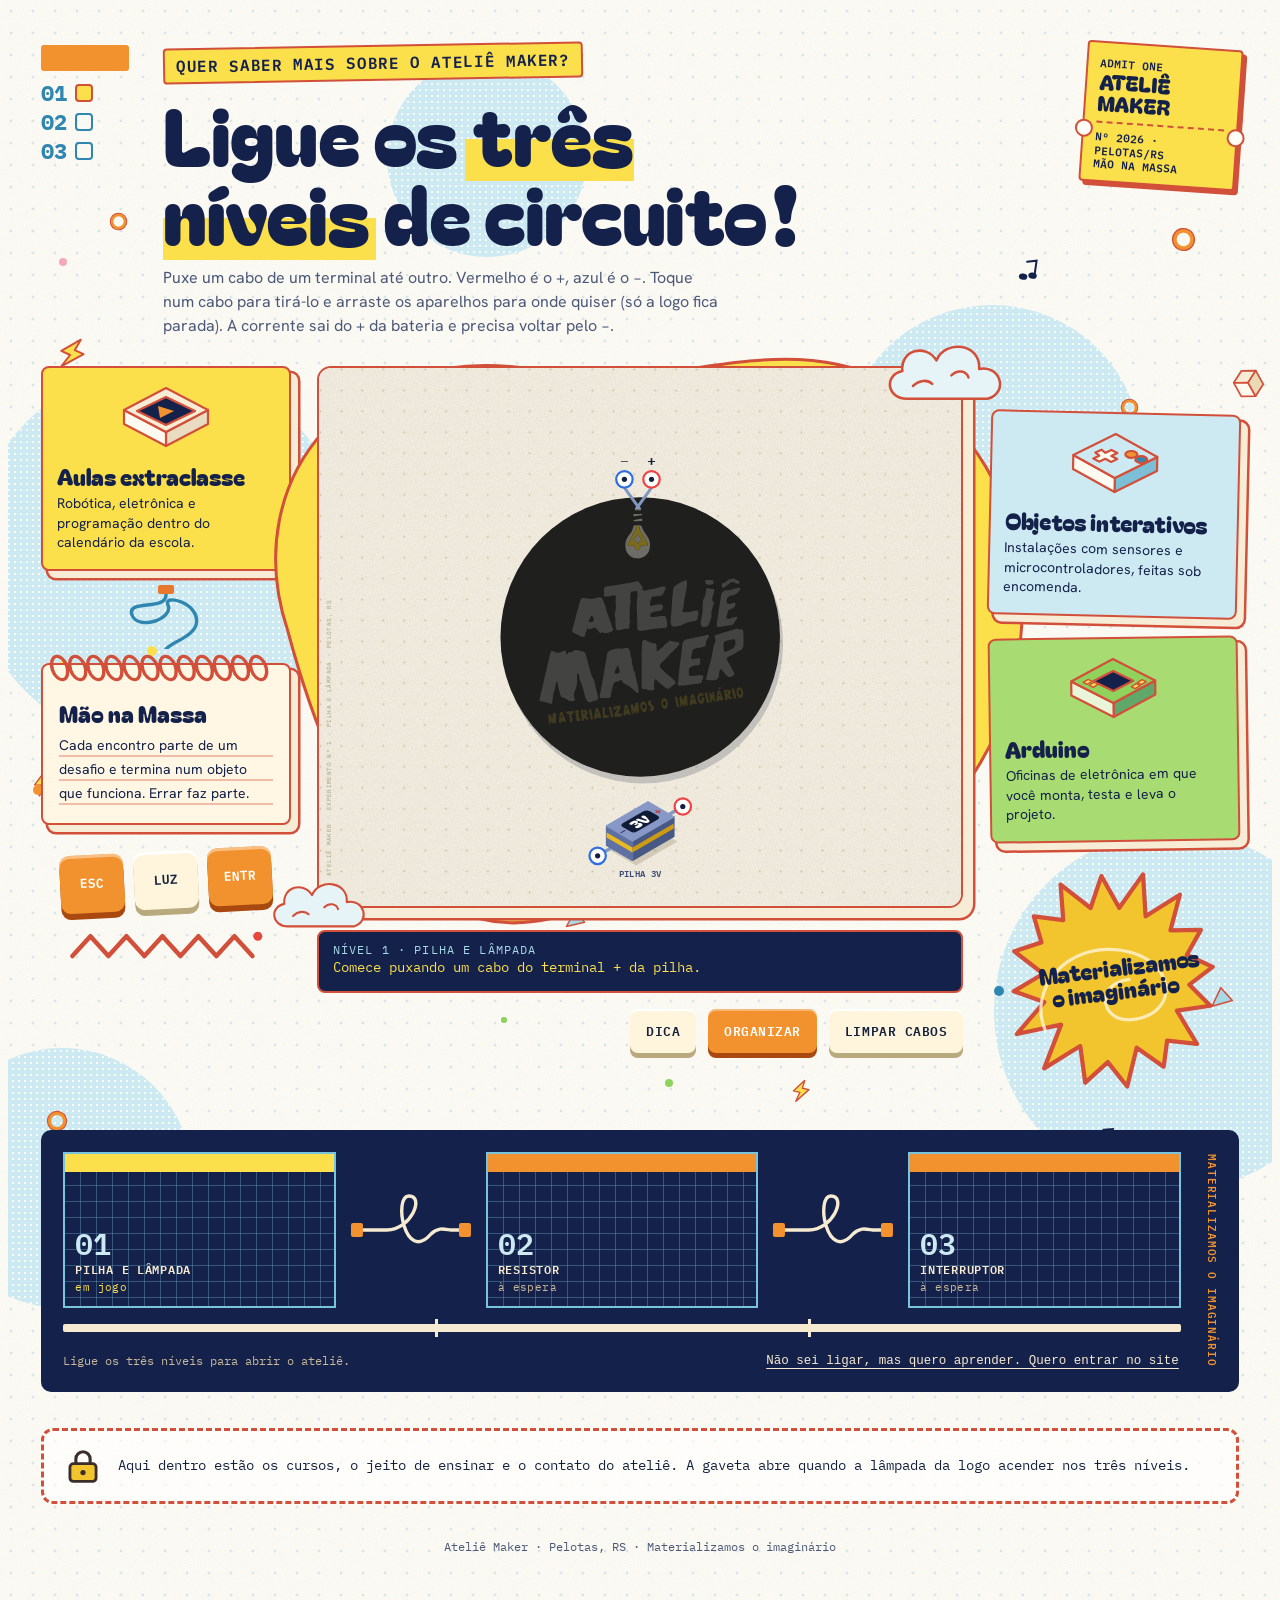
==== commit 6fef29fe: "Add files via upload" ====
--- a/index.html
+++ b/index.html
@@ -212,6 +212,62 @@
   .lock{align-items:flex-start}
 }
 @media (prefers-reduced-motion:reduce){.flow,.ray.on,.n.now i,.open .card{animation:none}.logo-word,.logo-tag,.ray,.slot .fill,.prog i{transition:none}}
+/* ===== v6: referência isométrica (traço coral fino, blobs, confete) ===== */
+:root{--paper:#fffdf6;--ink:#14213d;--soft:#4c5878;--ln:#d24f3a;--sky:#cdeaf2;--sky2:#a6d8e6;--cream:#f7ecd6;--sun:#fbdf4b;--leaf:#a8dc72;--tang:#f2922e;--navy:#14214a;--blue:#2f86b0;--orange:var(--tang);--yellow:var(--sun);--pink:#f6a9b8;--teal:#9edfe8;--mint:#b7e08e;--dark:var(--navy)}
+body{background-color:var(--paper);overflow-x:clip;
+  background-image:url("data:image/svg+xml;utf8,<svg xmlns='http://www.w3.org/2000/svg' width='220' height='220'><filter id='n'><feTurbulence type='fractalNoise' baseFrequency='.85' numOctaves='2' stitchTiles='stitch'/><feColorMatrix values='0 0 0 0 .3  0 0 0 0 .35  0 0 0 0 .4  0 0 0 .09 0'/></filter><rect width='100%' height='100%' filter='url(%23n)'/></svg>"),radial-gradient(rgba(47,134,176,.16) 1.3px,transparent 1.7px)}
+.desk{border:0;outline:0;border-radius:0;padding:clamp(4px,1.5vw,22px)}
+.desk>*:not(.bg){position:relative;z-index:1}
+.bg{position:absolute;inset:0 -14px;z-index:0;pointer-events:none;overflow:hidden}
+.blob{position:absolute;border-radius:50%;background-color:var(--sky);background-image:radial-gradient(rgba(255,255,255,.85) 1px,transparent 1.5px);background-size:6px 6px}
+.cf{position:absolute;display:block;overflow:visible}
+.dt{position:absolute;border-radius:50%}
+h1,h2,h3{color:var(--navy)}
+.kick{background:var(--sun);border:2px solid var(--ln);color:var(--navy)}
+h1 mark{background:linear-gradient(transparent 56%,var(--sun) 56% 92%,transparent 92%)}
+.lede{color:var(--soft)}
+.n{color:var(--blue)}.n i{border-color:var(--blue)}
+.n.now i{background:var(--sun);border-color:var(--ln)}.n.done i{background:var(--leaf);border-color:var(--ln)}
+.ticket{background:var(--sun);border-color:var(--ln);color:var(--navy);box-shadow:4px 4px 0 var(--ln)}
+.ticket::before,.ticket::after{background:var(--paper);border-color:var(--ln)}
+.ticket div{border-top-color:var(--ln)}
+.tile,.note,.card,.win{border:2.5px solid var(--ln);box-shadow:7px 7px 0 var(--cream),7px 7px 0 2.5px var(--ln);transform:none;color:var(--navy)}
+.tile{background:var(--sun);border-radius:8px}
+.tile.pk{background:var(--sky)}
+.tile.tl{background:var(--leaf)}
+.tile .face{width:100px;height:80px;margin:0 auto 4px;transform:none}
+.note{background:#fff7e3;border-radius:8px}
+.note h3{color:var(--navy)}
+.note p{background:repeating-linear-gradient(transparent 0 22px,rgba(210,79,58,.35) 22px 24px)}
+.spiral ellipse{stroke:var(--ln)}
+.zig path{stroke:var(--ln)}
+.coiled path{stroke:var(--blue)}
+.burst polygon{stroke:var(--ln)}
+.burst span{color:var(--navy)}
+.stagewrap{isolation:isolate}
+.stagewrap::before{inset:-78px -96px -64px -92px;z-index:-1;border-radius:0;transform:none;background:url("data:image/svg+xml;utf8,<svg xmlns='http://www.w3.org/2000/svg' viewBox='0 0 400 300' preserveAspectRatio='none'><path d='M30 150C6 84 60 22 150 36C220 48 262 14 326 44C392 76 400 170 350 224C302 272 234 244 172 272C96 300 54 232 30 150Z' fill='%23fbdf4b' stroke='%23d24f3a' stroke-width='3' vector-effect='non-scaling-stroke'/></svg>") center/100% 100% no-repeat}
+.stage{background:#fffaf0;border:2.5px solid var(--ln);border-radius:14px;box-shadow:10px 10px 0 var(--cream),10px 10px 0 2.5px var(--ln)}
+.cloud{position:absolute;z-index:3;pointer-events:none;width:128px;height:76px}
+.cloud.a{right:-46px;top:-34px}.cloud.b{left:-50px;bottom:-26px;width:104px;height:62px}
+.status{background:var(--navy);color:var(--sun);border:2.5px solid var(--ln);box-shadow:none}
+.status .k{color:var(--sky2)}
+.status.bad{background:#3a1f2a;color:#ffc2b8}
+.win{background:var(--sun);border-radius:10px}
+.dock{background:var(--navy);border-radius:10px}
+.slot{border-color:#79c4dc;background-image:linear-gradient(rgba(130,200,230,.32) 1.5px,transparent 1.5px),linear-gradient(90deg,rgba(130,200,230,.32) 1.5px,transparent 1.5px)}
+.slot.done .strip{background:var(--leaf)}
+.slot .fill{background:var(--leaf)}
+.slot .num{color:var(--sky)}
+.vert{color:var(--tang)}
+.lock{border-color:var(--ln);background:rgba(255,255,255,.6)}
+.card{border-radius:8px;background:#fffaf0}
+.card.y{background:var(--sun)}.card.p{background:var(--sky)}.card.t{background:var(--leaf)}.card.b{background:var(--tang);color:var(--navy)}.card.d{background:var(--navy);color:var(--cream)}
+.card h3{color:inherit}
+.chip{border-color:var(--ln)}
+.skipnote{background:var(--leaf);border-color:var(--ln)}
+.foot{color:var(--soft)}
+@media (max-width:1020px){.cloud.a{right:-14px;top:-30px}.cloud.b{left:-14px}.blob{opacity:.7}}
+@media (max-width:640px){.cloud{width:84px;height:50px}.cloud.b{display:none}.stagewrap::before{inset:-20px -10px -18px -10px}.cf:nth-of-type(n+14){display:none}.tile .face{width:84px;height:68px}}
 </style>
 </head>
 <body>
@@ -234,10 +290,83 @@
       <path fill="#b4efe8" d="M28 30C36 19 64 19 72 30C82 46 80 70 68 80C58 88 42 88 32 80C20 70 18 46 28 30Z"/>
       <path fill="none" d="M35 53Q40 47 45 53M55 53Q60 47 65 53"/><path fill="none" d="M40 66Q50 77 60 66"/>
       <circle cx="31" cy="62" r="3.6" fill="#f5a3b4" stroke="none" opacity=".7"/><circle cx="69" cy="62" r="3.6" fill="#f5a3b4" stroke="none" opacity=".7"/></g></symbol>
+
+    <symbol id="i1" viewBox="0 0 100 80"><g stroke="#d24f3a" stroke-width="2.2" stroke-linejoin="round"><polygon fill="#e9dcc0" points="50,52 92,30 92,44 50,66"/><polygon fill="#fffaf0" points="8,30 50,52 50,66 8,44"/><polygon fill="#f7ecd6" points="50,8 92,30 50,52 8,30"/><polygon fill="#14214a" points="50,17 79,31 50,45 21,31"/><polygon fill="#f2922e" stroke="none" points="42,26 58,31 44,38"/></g></symbol>
+    <symbol id="i2" viewBox="0 0 100 80"><g stroke="#d24f3a" stroke-width="2.2" stroke-linejoin="round"><polygon fill="#7bbfd6" points="50,52 92,30 92,44 50,66"/><polygon fill="#fffaf0" points="8,30 50,52 50,66 8,44"/><polygon fill="#cdeaf2" points="50,8 92,30 50,52 8,30"/><polygon fill="#fffaf0" points="30,27 36,24 40,27 46,24 52,27 46,30 52,33 46,36 40,33 34,36 28,33 34,30"/><ellipse cx="66" cy="28" rx="6" ry="3.4" fill="#f2922e"/><ellipse cx="76" cy="33" rx="6" ry="3.4" fill="#2f86b0"/></g></symbol>
+    <symbol id="i3" viewBox="0 0 100 80"><g stroke="#d24f3a" stroke-width="2.2" stroke-linejoin="round"><polygon fill="#5fa86a" points="50,52 92,30 92,44 50,66"/><polygon fill="#e9f5d8" points="8,30 50,52 50,66 8,44"/><polygon fill="#8fd35c" points="50,8 92,30 50,52 8,30"/><polygon fill="#14214a" points="50,20 70,30 50,40 30,30"/><g fill="#fbdf4b" stroke-width="1.4"><polygon points="20,31 25,28 29,30 24,33"/><polygon points="26,34 31,31 35,33 30,36"/><polygon points="68,36 73,33 77,35 72,38"/><polygon points="74,32 79,29 83,31 78,34"/></g></g></symbol>
+    <symbol id="cf-bolt" viewBox="0 0 24 32"><polygon points="14,1 2,18 11,18 8,31 22,12 13,12" fill="#fbdf4b" stroke="#d24f3a" stroke-width="1.8" stroke-linejoin="round"/></symbol>
+    <symbol id="cf-cube" viewBox="0 0 30 34"><g stroke="#d24f3a" stroke-width="1.8" stroke-linejoin="round"><polygon points="15,2 28,9 15,16 2,9" fill="#f7ecd6"/><polygon points="2,9 15,16 15,32 2,25" fill="#fffaf0"/><polygon points="15,16 28,9 28,25 15,32" fill="#ead9b5"/></g></symbol>
+    <symbol id="cf-tri" viewBox="0 0 30 30"><polygon points="4,24 27,16 13,2" fill="#a6d8e6" stroke="#d24f3a" stroke-width="1.8" stroke-linejoin="round"/></symbol>
+    <symbol id="cf-note" viewBox="0 0 26 32"><path d="M9 5L21 2V21" fill="none" stroke="#14214a" stroke-width="2.6" stroke-linecap="round"/><ellipse cx="6.5" cy="25" rx="5.5" ry="4" fill="#14214a"/><ellipse cx="18.5" cy="22" rx="5.5" ry="4" fill="#14214a"/></symbol>
+    <symbol id="cf-ring" viewBox="0 0 24 24"><circle cx="12" cy="12" r="8.5" fill="none" stroke="#f2922e" stroke-width="4"/><circle cx="12" cy="12" r="10.5" fill="none" stroke="#d24f3a" stroke-width="1.2"/></symbol>
+    <symbol id="cloud" viewBox="0 0 120 70"><g stroke="#d24f3a" stroke-width="2.4" stroke-linejoin="round" stroke-linecap="round"><path fill="#e6f4f8" d="M24 62C6 62 2 40 20 36C18 16 42 10 52 26C60 6 94 10 92 34C112 30 120 56 100 62Z"/><path fill="none" d="M30 50C36 44 44 44 48 48M66 40C72 34 80 36 82 42"/></g></symbol>
   </defs>
 </svg>
 
 <main class="desk">
+<div class="bg" aria-hidden="true">
+<i class="blob" style="left:-3%;top:22%;width:380px;height:380px"></i>
+<i class="blob" style="left:66%;top:18%;width:300px;height:300px"></i>
+<i class="blob" style="left:-6%;top:66%;width:260px;height:260px"></i>
+<i class="blob" style="left:78%;top:52%;width:360px;height:360px"></i>
+<i class="blob" style="left:30%;top:2%;width:200px;height:200px"></i>
+<svg class="cf" style="left:4%;top:20%;width:26px;height:35px;transform:rotate(25deg)"><use href="#cf-bolt"/></svg>
+<svg class="cf" style="left:14%;top:27%;width:33px;height:37px;transform:rotate(-2deg)"><use href="#cf-cube"/></svg>
+<svg class="cf" style="left:7%;top:41%;width:26px;height:26px;transform:rotate(-19deg)"><use href="#cf-tri"/></svg>
+<svg class="cf" style="left:11%;top:55%;width:26px;height:32px;transform:rotate(10deg)"><use href="#cf-note"/></svg>
+<svg class="cf" style="left:3%;top:70%;width:22px;height:22px;transform:rotate(-24deg)"><use href="#cf-ring"/></svg>
+<svg class="cf" style="left:16%;top:83%;width:26px;height:35px;transform:rotate(-11deg)"><use href="#cf-bolt"/></svg>
+
+<svg class="cf" style="left:33%;top:60%;width:23px;height:23px;transform:rotate(8deg)"><use href="#cf-tri"/></svg>
+
+
+
+<svg class="cf" style="left:66%;top:30%;width:23px;height:26px;transform:rotate(-27deg)"><use href="#cf-cube"/></svg>
+
+<svg class="cf" style="left:80%;top:15%;width:20px;height:25px;transform:rotate(8deg)"><use href="#cf-note"/></svg>
+<svg class="cf" style="left:88%;top:24%;width:19px;height:19px;transform:rotate(19deg)"><use href="#cf-ring"/></svg>
+<svg class="cf" style="left:94%;top:35%;width:26px;height:35px;transform:rotate(-10deg)"><use href="#cf-bolt"/></svg>
+<svg class="cf" style="left:90%;top:48%;width:33px;height:37px;transform:rotate(7deg)"><use href="#cf-cube"/></svg>
+<svg class="cf" style="left:95%;top:62%;width:26px;height:26px;transform:rotate(3deg)"><use href="#cf-tri"/></svg>
+<svg class="cf" style="left:86%;top:71%;width:20px;height:25px;transform:rotate(10deg)"><use href="#cf-note"/></svg>
+<svg class="cf" style="left:74%;top:76%;width:25px;height:25px;transform:rotate(1deg)"><use href="#cf-ring"/></svg>
+<svg class="cf" style="left:62%;top:68%;width:18px;height:24px;transform:rotate(12deg)"><use href="#cf-bolt"/></svg>
+<svg class="cf" style="left:50%;top:75%;width:23px;height:26px;transform:rotate(-1deg)"><use href="#cf-cube"/></svg>
+<svg class="cf" style="left:38%;top:80%;width:29px;height:29px;transform:rotate(-4deg)"><use href="#cf-tri"/></svg>
+<svg class="cf" style="left:23%;top:74%;width:18px;height:22px;transform:rotate(15deg)"><use href="#cf-note"/></svg>
+<svg class="cf" style="left:92%;top:13%;width:25px;height:25px;transform:rotate(-10deg)"><use href="#cf-ring"/></svg>
+<svg class="cf" style="left:2%;top:48%;width:20px;height:27px;transform:rotate(2deg)"><use href="#cf-bolt"/></svg>
+<svg class="cf" style="left:97%;top:22%;width:29px;height:33px;transform:rotate(-29deg)"><use href="#cf-cube"/></svg>
+<svg class="cf" style="left:44%;top:57%;width:23px;height:23px;transform:rotate(6deg)"><use href="#cf-tri"/></svg>
+<svg class="cf" style="left:70%;top:45%;width:18px;height:22px;transform:rotate(-5deg)"><use href="#cf-note"/></svg>
+<svg class="cf" style="left:8%;top:12%;width:19px;height:19px;transform:rotate(24deg)"><use href="#cf-ring"/></svg>
+<i class="dt" style="left:39%;top:64%;width:6px;height:6px;background:#a6d8e6"></i>
+<i class="dt" style="left:4%;top:15%;width:8px;height:8px;background:#f6a9b8"></i>
+
+<i class="dt" style="left:50%;top:65%;width:12px;height:12px;background:#f2922e"></i>
+<i class="dt" style="left:11%;top:40%;width:10px;height:10px;background:#fbdf4b"></i>
+<i class="dt" style="left:45%;top:26%;width:10px;height:10px;background:#2f86b0"></i>
+
+<i class="dt" style="left:17%;top:32%;width:8px;height:8px;background:#f6a9b8"></i>
+<i class="dt" style="left:92%;top:27%;width:6px;height:6px;background:#8fd35c"></i>
+<i class="dt" style="left:9%;top:74%;width:12px;height:12px;background:#f2922e"></i>
+<i class="dt" style="left:24%;top:86%;width:8px;height:8px;background:#fbdf4b"></i>
+<i class="dt" style="left:59%;top:80%;width:8px;height:8px;background:#2f86b0"></i>
+<i class="dt" style="left:95%;top:31%;width:12px;height:12px;background:#a6d8e6"></i>
+<i class="dt" style="left:84%;top:64%;width:6px;height:6px;background:#f6a9b8"></i>
+<i class="dt" style="left:52%;top:68%;width:8px;height:8px;background:#8fd35c"></i>
+<i class="dt" style="left:2%;top:49%;width:10px;height:10px;background:#f2922e"></i>
+<i class="dt" style="left:4%;top:41%;width:8px;height:8px;background:#fbdf4b"></i>
+<i class="dt" style="left:52%;top:27%;width:6px;height:6px;background:#2f86b0"></i>
+<i class="dt" style="left:20%;top:42%;width:12px;height:12px;background:#a6d8e6"></i>
+
+<i class="dt" style="left:39%;top:64%;width:6px;height:6px;background:#8fd35c"></i>
+<i class="dt" style="left:11%;top:26%;width:8px;height:8px;background:#f2922e"></i>
+<i class="dt" style="left:76%;top:46%;width:6px;height:6px;background:#fbdf4b"></i>
+<i class="dt" style="left:78%;top:62%;width:10px;height:10px;background:#2f86b0"></i>
+<i class="dt" style="left:81%;top:73%;width:8px;height:8px;background:#a6d8e6"></i>
+<i class="dt" style="left:77%;top:76%;width:8px;height:8px;background:#f6a9b8"></i>
+</div>
   <header class="head">
     <div class="tallywrap" aria-label="Seus três níveis">
       <span class="bar1" aria-hidden="true"></span>
@@ -254,7 +383,7 @@
   <div class="table">
     <aside class="col l" aria-label="Sobre o ateliê">
       <div class="tile">
-        <svg class="face" aria-hidden="true"><use href="#f1"/></svg>
+        <svg class="face" aria-hidden="true"><use href="#i1"/></svg>
         <h3>Aulas extraclasse</h3>
         <p>Robótica, eletrônica e programação dentro do calendário da escola.</p>
       </div>
@@ -269,7 +398,7 @@
     </aside>
 
     <div class="center">
-      <div class="stagewrap"><div class="stage"><svg id="board" viewBox="0 0 860 720" role="img" aria-label="Bancada com a logo do Ateliê Maker. A lâmpada da logo é o LED. Arraste dos terminais dos aparelhos para ligar cabos."></svg></div></div>
+      <div class="stagewrap"><svg class="cloud a" aria-hidden="true"><use href="#cloud"/></svg><svg class="cloud b" aria-hidden="true"><use href="#cloud"/></svg><div class="stage"><svg id="board" viewBox="0 0 860 720" role="img" aria-label="Bancada com a logo do Ateliê Maker. A lâmpada da logo é o LED. Arraste dos terminais dos aparelhos para ligar cabos."></svg></div></div>
       <p class="status" id="status" aria-live="polite"></p>
       <div class="win" id="win" hidden>
         <h2 id="winTitle"></h2><p id="winText"></p><div class="row" id="winRow"></div>
@@ -283,12 +412,12 @@
 
     <aside class="col r" aria-label="Mais sobre o ateliê">
       <div class="tile pk">
-        <svg class="face" aria-hidden="true"><use href="#f2"/></svg>
+        <svg class="face" aria-hidden="true"><use href="#i2"/></svg>
         <h3>Objetos interativos</h3>
         <p>Instalações com sensores e microcontroladores, feitas sob encomenda.</p>
       </div>
       <div class="tile tl">
-        <svg class="face" aria-hidden="true"><use href="#f3"/></svg>
+        <svg class="face" aria-hidden="true"><use href="#i3"/></svg>
         <h3>Arduino</h3>
         <p>Oficinas de eletrônica em que você monta, testa e leva o projeto.</p>
       </div>
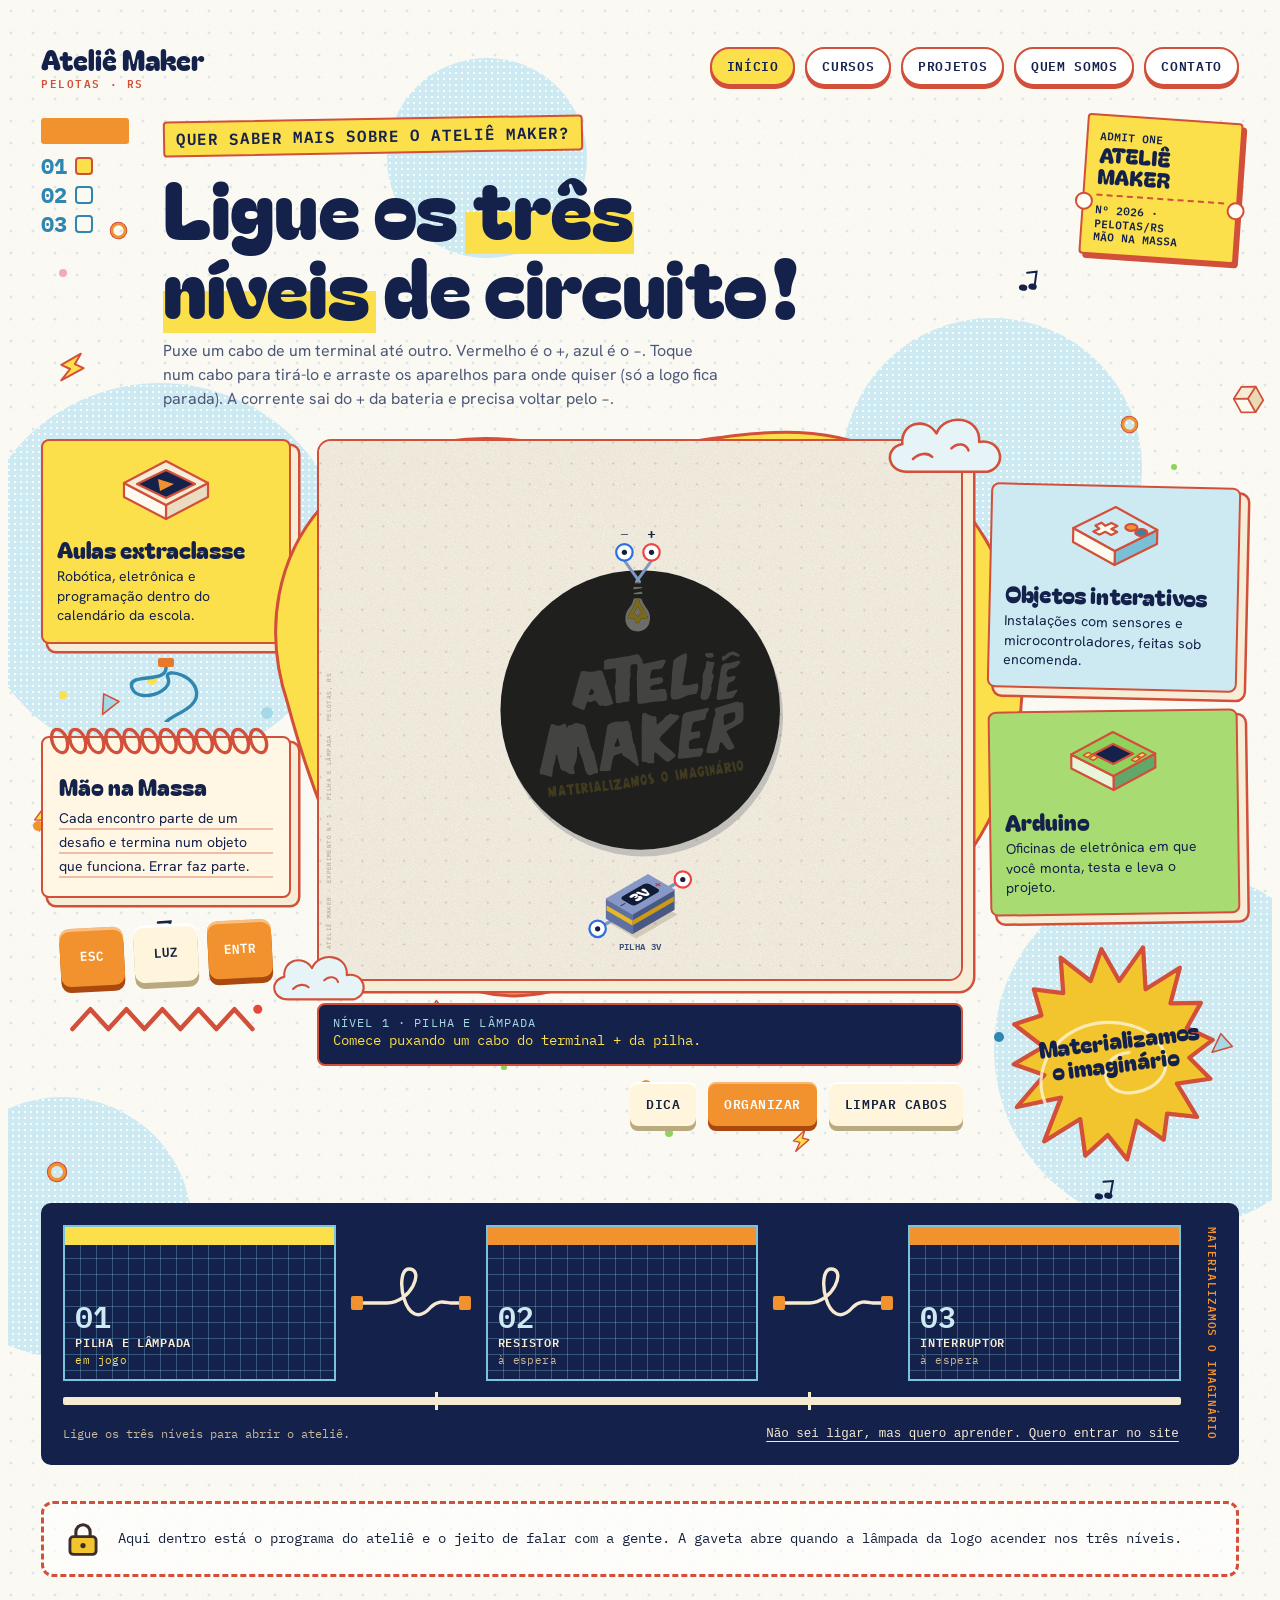
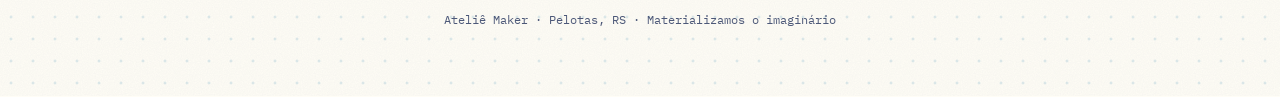
==== commit 6e1913cd: "Add files via upload" ====
--- a/index.html
+++ b/index.html
@@ -268,6 +268,35 @@
 .foot{color:var(--soft)}
 @media (max-width:1020px){.cloud.a{right:-14px;top:-30px}.cloud.b{left:-14px}.blob{opacity:.7}}
 @media (max-width:640px){.cloud{width:84px;height:50px}.cloud.b{display:none}.stagewrap::before{inset:-20px -10px -18px -10px}.cf:nth-of-type(n+14){display:none}.tile .face{width:84px;height:68px}}
+
+/* ===== v7: menu e páginas internas ===== */
+.nav{display:flex;justify-content:space-between;align-items:center;gap:12px 22px;flex-wrap:wrap;margin-bottom:30px}
+.brand{display:flex;flex-direction:column;text-decoration:none;color:var(--navy);font-family:var(--display);font-size:28px;line-height:1}
+.brand small{font-family:var(--mono);font-weight:600;font-size:11px;letter-spacing:.14em;text-transform:uppercase;color:var(--ln);margin-top:4px}
+.links{display:flex;gap:10px;flex-wrap:wrap}
+.links a{padding:8px 15px;background:#fff;color:var(--navy);border:2px solid var(--ln);border-radius:99px;box-shadow:0 3px 0 var(--ln);font-family:var(--mono);font-weight:600;font-size:12.5px;letter-spacing:.05em;text-transform:uppercase;text-decoration:none}
+.links a:hover{background:var(--sky)}
+.links a[aria-current="page"]{background:var(--sun)}
+.links a:focus-visible{outline:3px solid var(--blue);outline-offset:3px}
+.page .hero{max-width:860px}
+.page h1{font-size:clamp(36px,6vw,72px)}
+.sec{margin-top:46px}
+.sec h2{font-size:clamp(28px,4.4vw,46px);line-height:1.02;margin:0 0 12px}
+.sec>p{max-width:62ch;margin:0 0 14px}
+.slab{display:flex;flex-direction:column;gap:10px}
+.slab .ico{width:116px;height:92px;margin-bottom:2px}
+.slab h3{font-size:clamp(24px,3vw,32px)}
+.slab p{margin:0}
+.cta.cream{background:#fff4dc;color:var(--ink);box-shadow:0 5px 0 #b9a97f,inset 0 2px 0 #fff}
+.cta.cream:hover{background:#fff}
+.btnrow{display:flex;gap:12px;flex-wrap:wrap;margin-top:8px;padding-bottom:5px}
+.card.dd .cta.cream{color:var(--ink)}
+.page .foot{margin-top:50px}
+.lead{font-size:clamp(17px,2.2vw,21px);max-width:60ch;margin:0 0 6px}
+.sub{font-size:clamp(24px,3.6vw,38px);line-height:1.05;margin:34px 0 12px}
+.cards.c6{grid-template-columns:repeat(auto-fit,minmax(min(100%,230px),1fr))}
+.card .big2{display:block;font-family:var(--display);font-size:22px;line-height:1.05;margin:8px 0 4px}
+.slab .chip{align-self:flex-start}
 </style>
 </head>
 <body>
@@ -367,6 +396,12 @@
 <i class="dt" style="left:81%;top:73%;width:8px;height:8px;background:#a6d8e6"></i>
 <i class="dt" style="left:77%;top:76%;width:8px;height:8px;background:#f6a9b8"></i>
 </div>
+    <nav class="nav" aria-label="Principal">
+    <a class="brand" href="./">Ateliê Maker<small>Pelotas · RS</small></a>
+    <div class="links">
+      <a href="./" aria-current="page">Início</a><a href="cursos.html">Cursos</a><a href="projetos.html">Projetos</a><a href="quem-somos.html">Quem somos</a><a href="contato.html">Contato</a>
+    </div>
+  </nav>
   <header class="head">
     <div class="tallywrap" aria-label="Seus três níveis">
       <span class="bar1" aria-hidden="true"></span>
@@ -447,19 +482,31 @@
   <section class="drawer" id="atelie" aria-label="Dentro do Ateliê Maker">
     <div class="lock" id="lock">
       <svg viewBox="0 0 32 32" aria-hidden="true"><rect x="5" y="14" width="22" height="15" rx="3" fill="#f2c52e" stroke="#3a2d2a" stroke-width="2.4"/><path d="M10 14V10a6 6 0 0 1 12 0v4" fill="none" stroke="#3a2d2a" stroke-width="2.6"/><circle cx="16" cy="21.5" r="2.2" fill="#3a2d2a"/></svg>
-      <p>Aqui dentro estão os cursos, o jeito de ensinar e o contato do ateliê. A gaveta abre quando a lâmpada da logo acender nos três níveis.</p>
+      <p>Aqui dentro está o programa do ateliê e o jeito de falar com a gente. A gaveta abre quando a lâmpada da logo acender nos três níveis.</p>
     </div>
     <div class="inside" id="inside" hidden>
-      <h2 id="insideTitle" tabindex="-1">Dentro do Ateliê</h2>
+      <h2 id="insideTitle" tabindex="-1">Materializamos o imaginário</h2>
       <p class="skipnote" id="skipnote" hidden>Tudo bem não saber ligar ainda. É exatamente isso que se aprende aqui. Quando quiser, volte lá em cima e acenda a lâmpada.</p>
+      <p class="lead">Um programa de cultura maker para escolas que transforma curiosidade em criação, com arte, eletrônica e programação.</p>
+      <h3 class="sub">Aprender é colocar a mão no mundo.</h3>
       <div class="cards">
-        <article class="card y"><h3>Aulas extraclasse</h3><p>Robótica, eletrônica e programação integradas ao calendário escolar, para crianças e jovens.</p></article>
-        <article class="card p"><h3>Mão na Massa</h3><p>Oficinas de eletrônica e Arduino. Cada encontro parte de um desafio prático, passa pela experimentação com materiais reais e termina num objeto que funciona. Quatro luzes marcam a evolução:</p>
-          <div class="chips"><span class="chip"><i style="background:#e5483b"></i>Vermelha</span><span class="chip"><i style="background:#4cb866"></i>Verde</span><span class="chip"><i style="background:#2b78b5"></i>Azul</span><span class="chip"><i style="background:#fff"></i>Branca</span></div></article>
-        <article class="card t"><h3>Arduino</h3><p>Microcontrolador, sensores e a construção coletiva de um objeto artístico com materiais reutilizados.</p></article>
-        <article class="card"><h3>Sob encomenda</h3><p>Objetos e instalações interativas para escolas, empresas, eventos e espaços culturais. Também consultoria e formação em tecnologia criativa para educadores.</p></article>
-        <article class="card b"><h3>Como a gente ensina</h3><p>Aprendizagem baseada em projetos. O erro é parte do processo. Eletrônica e programação com o olhar das artes visuais.</p></article>
-        <article class="card d"><h3>Fale com a gente</h3><p>Pelotas, RS<br>Instagram: <a href="https://www.instagram.com/ateliemaker/">@ateliemaker</a><br>E-mail: ateliemkr@gmail.com</p></article>
+        <article class="card y"><span class="chip">01</span><span class="big2">Imaginar, testar, refazer.</span></article>
+        <article class="card p"><span class="chip">02</span><span class="big2">Circuitos que contam histórias.</span></article>
+        <article class="card t"><span class="chip">03</span><span class="big2">Criar junto muda tudo.</span></article>
+      </div>
+      <h3 class="sub">Uma ideia só existe quando ganha corpo.</h3>
+      <p>Cada experiência aproxima estudantes de linguagens, ferramentas e perguntas que atravessam o presente.</p>
+      <div class="cards c6">
+        <article class="card"><h3>Pensamento científico, crítico e criativo</h3><p>Por meio da investigação e da resolução de problemas.</p></article>
+        <article class="card p"><h3>Repertório cultural</h3><p>Ao articular arte, estética e tecnologia.</p></article>
+        <article class="card y"><h3>Comunicação</h3><p>Incentivando a escuta, a troca de ideias e a apresentação de processos.</p></article>
+        <article class="card t"><h3>Cultura digital</h3><p>Com uso crítico e criativo de tecnologias.</p></article>
+        <article class="card b"><h3>Trabalho e projeto de vida</h3><p>Ao valorizar autonomia, protagonismo e colaboração.</p></article>
+        <article class="card"><h3>Responsabilidade e cidadania</h3><p>Promovendo o fazer coletivo e o respeito aos processos.</p></article>
+      </div>
+      <div class="cards" style="grid-template-columns:1fr;margin-top:30px">
+        <article class="card d"><h3>Vamos imaginar uma escola que também é ateliê?</h3><p>Idealizado pelo Dr. André Barbachan, artista visual e doutor em Poéticas Visuais, o Ateliê Maker cria experiências de aprendizagem para escolas que querem experimentar mais.</p>
+          <div class="btnrow"><a class="cta" href="https://wa.me/5553981183795?text=Ol%C3%A1!%20Vim%20pelo%20site%20do%20Ateli%C3%AA%20MAKER%20e%20gostaria%20de%20conversar.">Conversar com o Ateliê</a><a class="cta cream" href="cursos.html">Ver cursos</a><a class="cta cream" href="projetos.html">Ver projetos</a></div></article>
       </div>
     </div>
   </section>
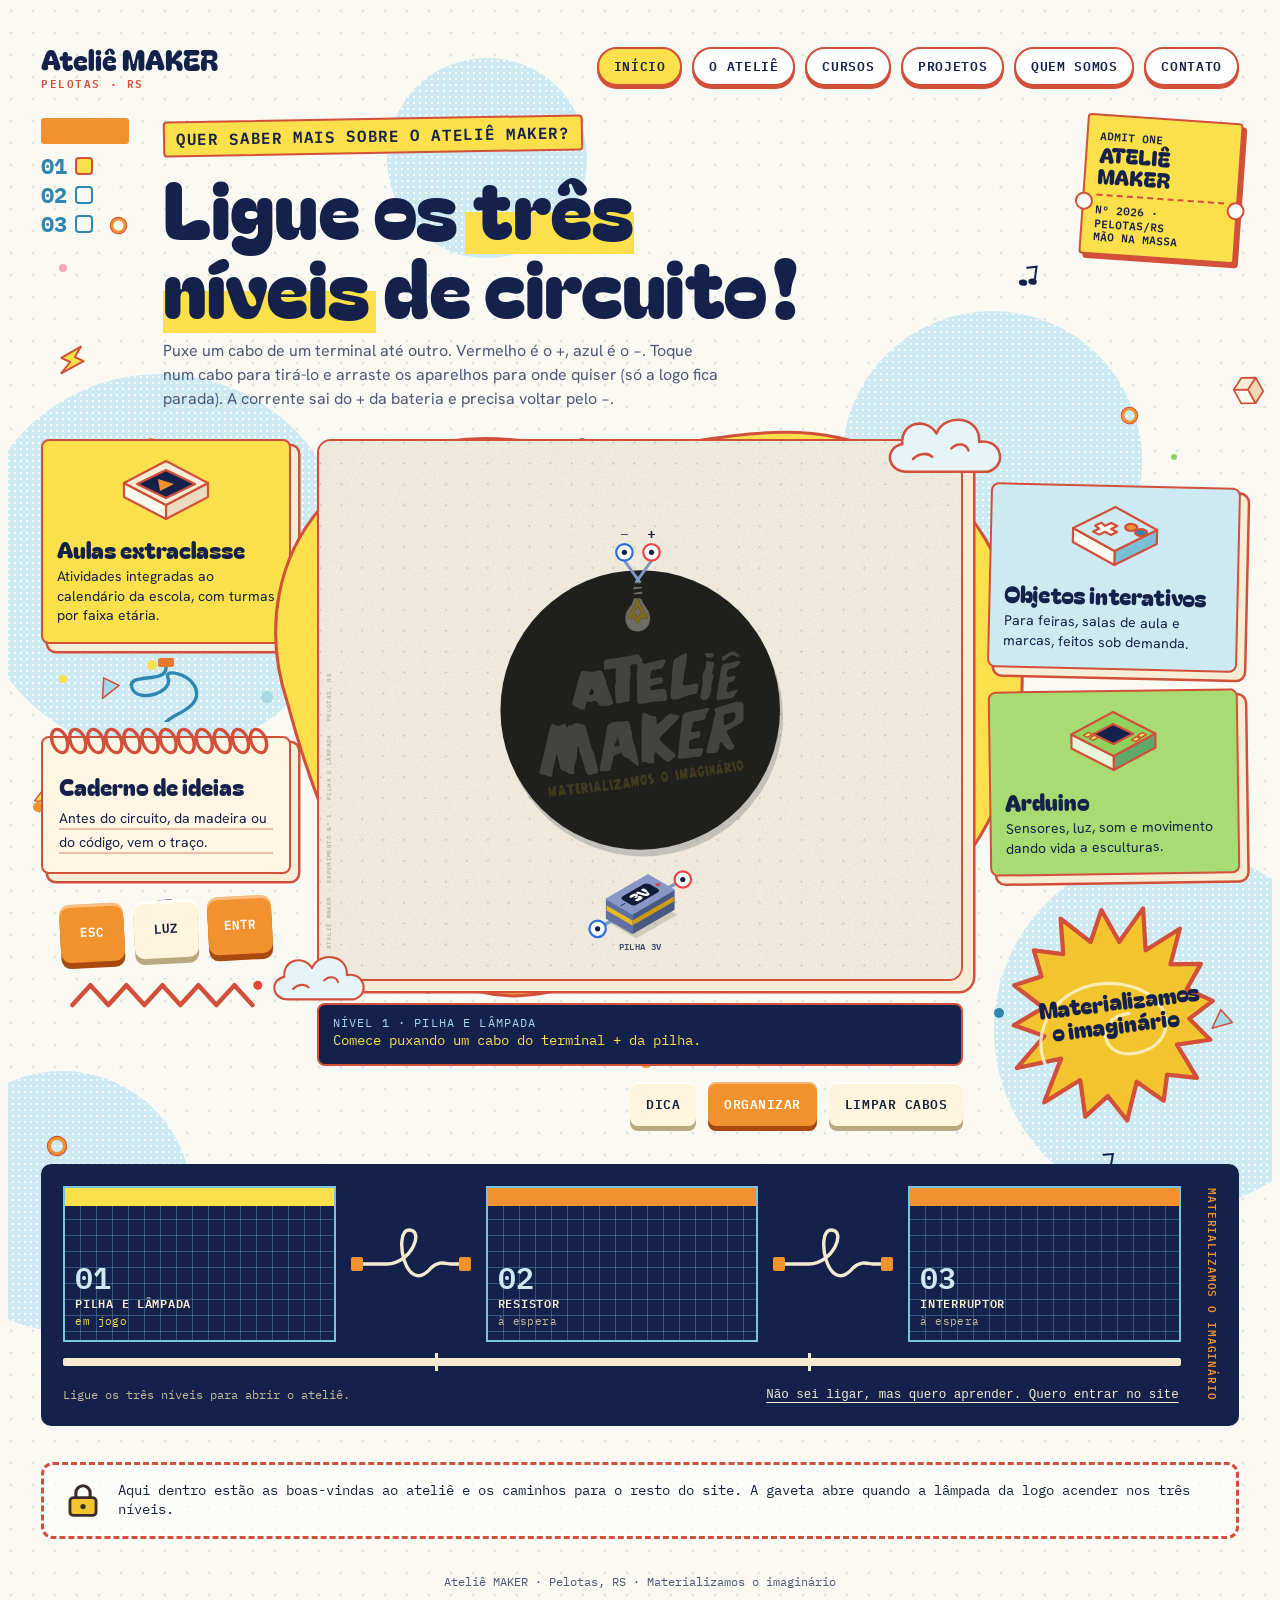
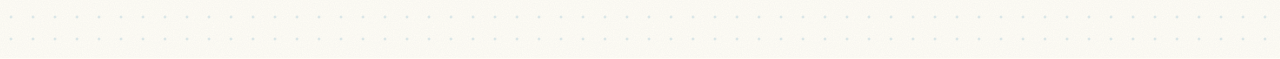
==== commit f56091dc: "Add files via upload" ====
--- a/index.html
+++ b/index.html
@@ -269,7 +269,7 @@
 @media (max-width:1020px){.cloud.a{right:-14px;top:-30px}.cloud.b{left:-14px}.blob{opacity:.7}}
 @media (max-width:640px){.cloud{width:84px;height:50px}.cloud.b{display:none}.stagewrap::before{inset:-20px -10px -18px -10px}.cf:nth-of-type(n+14){display:none}.tile .face{width:84px;height:68px}}
 
-/* ===== v7: menu e páginas internas ===== */
+/* ===== v8: menu, páginas internas, listas ===== */
 .nav{display:flex;justify-content:space-between;align-items:center;gap:12px 22px;flex-wrap:wrap;margin-bottom:30px}
 .brand{display:flex;flex-direction:column;text-decoration:none;color:var(--navy);font-family:var(--display);font-size:28px;line-height:1}
 .brand small{font-family:var(--mono);font-weight:600;font-size:11px;letter-spacing:.14em;text-transform:uppercase;color:var(--ln);margin-top:4px}
@@ -278,11 +278,13 @@
 .links a:hover{background:var(--sky)}
 .links a[aria-current="page"]{background:var(--sun)}
 .links a:focus-visible{outline:3px solid var(--blue);outline-offset:3px}
-.page .hero{max-width:860px}
-.page h1{font-size:clamp(36px,6vw,72px)}
-.sec{margin-top:46px}
-.sec h2{font-size:clamp(28px,4.4vw,46px);line-height:1.02;margin:0 0 12px}
-.sec>p{max-width:62ch;margin:0 0 14px}
+.page .hero{max-width:880px}
+.page h1{font-size:clamp(34px,5.6vw,68px)}
+.sec{margin-top:54px;scroll-margin-top:20px}
+.sec h2{font-size:clamp(28px,4.4vw,46px);line-height:1.02;margin:0 0 14px}
+.sec>p,.prose p{max-width:66ch;margin:0 0 14px}
+.prose{max-width:66ch}
+.prose p.big{font-family:var(--display);font-size:clamp(22px,3vw,30px);line-height:1.1;color:var(--navy);margin:0 0 14px}
 .slab{display:flex;flex-direction:column;gap:10px}
 .slab .ico{width:116px;height:92px;margin-bottom:2px}
 .slab h3{font-size:clamp(24px,3vw,32px)}
@@ -290,13 +292,34 @@
 .cta.cream{background:#fff4dc;color:var(--ink);box-shadow:0 5px 0 #b9a97f,inset 0 2px 0 #fff}
 .cta.cream:hover{background:#fff}
 .btnrow{display:flex;gap:12px;flex-wrap:wrap;margin-top:8px;padding-bottom:5px}
-.card.dd .cta.cream{color:var(--ink)}
-.page .foot{margin-top:50px}
-.lead{font-size:clamp(17px,2.2vw,21px);max-width:60ch;margin:0 0 6px}
+.page .foot{margin-top:56px}
+.lead{font-size:clamp(17px,2.2vw,21px);max-width:62ch;margin:0 0 12px}
 .sub{font-size:clamp(24px,3.6vw,38px);line-height:1.05;margin:34px 0 12px}
-.cards.c6{grid-template-columns:repeat(auto-fit,minmax(min(100%,230px),1fr))}
+.cards.c4{grid-template-columns:repeat(auto-fit,minmax(min(100%,210px),1fr))}
+.cards.c3{grid-template-columns:repeat(auto-fit,minmax(min(100%,260px),1fr))}
+.cards.c2{grid-template-columns:repeat(auto-fit,minmax(min(100%,340px),1fr))}
 .card .big2{display:block;font-family:var(--display);font-size:22px;line-height:1.05;margin:8px 0 4px}
+.card.mini{padding:14px 16px 16px}
+.card.mini h3{font-size:21px;margin:0 0 6px}
+.card.mini p{font-size:14.5px}
 .slab .chip{align-self:flex-start}
+a.chip{text-decoration:none}
+a.chip:hover{background:var(--sky)}
+.toc{display:flex;gap:10px;flex-wrap:wrap;margin-top:22px}
+.linkcard{display:block;text-decoration:none;transition:transform .12s}
+.linkcard:hover{transform:translate(-2px,-2px)}
+.linkcard:focus-visible{outline:3px solid var(--blue);outline-offset:4px}
+.linkcard .chip{margin-top:6px}
+.plus{display:grid;place-items:center;font-family:var(--display);font-size:46px;color:var(--ln)}
+.fusion{display:grid;grid-template-columns:minmax(0,1fr) auto minmax(0,1fr);gap:16px;align-items:stretch;margin:6px 0 20px}
+.lamp{display:inline-block;width:12px;height:12px;border-radius:50%;border:2px solid var(--ln);margin-right:8px;vertical-align:middle}
+.card.levels{padding:14px 16px}
+.card.levels .nv{font-family:var(--mono);font-weight:600;font-size:12px;letter-spacing:.06em;text-transform:uppercase}
+.card.levels h3{font-size:24px;margin:2px 0 2px}
+.tick{list-style:none;margin:0;padding:0;display:grid;gap:10px}
+.tick li{position:relative;padding-left:30px}
+.tick li::before{content:"";position:absolute;left:3px;top:.42em;width:12px;height:12px;background:var(--sun);border:2px solid var(--ln);transform:rotate(45deg)}
+@media (max-width:720px){.fusion{grid-template-columns:1fr}.plus{font-size:36px;line-height:1}}
 </style>
 </head>
 <body>
@@ -397,10 +420,8 @@
 <i class="dt" style="left:77%;top:76%;width:8px;height:8px;background:#f6a9b8"></i>
 </div>
     <nav class="nav" aria-label="Principal">
-    <a class="brand" href="./">Ateliê Maker<small>Pelotas · RS</small></a>
-    <div class="links">
-      <a href="./" aria-current="page">Início</a><a href="cursos.html">Cursos</a><a href="projetos.html">Projetos</a><a href="quem-somos.html">Quem somos</a><a href="contato.html">Contato</a>
-    </div>
+    <a class="brand" href="./">Ateliê MAKER<small>Pelotas · RS</small></a>
+    <div class="links"><a href="./" aria-current="page">Início</a><a href="o-atelie.html">O ateliê</a><a href="cursos.html">Cursos</a><a href="projetos.html">Projetos</a><a href="quem-somos.html">Quem somos</a><a href="contato.html">Contato</a></div>
   </nav>
   <header class="head">
     <div class="tallywrap" aria-label="Seus três níveis">
@@ -408,11 +429,11 @@
       <div class="tally" id="pips"></div>
     </div>
     <div>
-      <p class="kick">Quer saber mais sobre o Ateliê Maker?</p>
+      <p class="kick">Quer saber mais sobre o Ateliê MAKER?</p>
       <h1>Ligue os <mark>três níveis</mark> de circuito!</h1>
       <p class="lede">Puxe um cabo de um terminal até outro. Vermelho é o +, azul é o −. Toque num cabo para tirá-lo e arraste os aparelhos para onde quiser (só a logo fica parada). A corrente sai do + da bateria e precisa voltar pelo −.</p>
     </div>
-    <div class="ticket" aria-hidden="true">Admit one<b>Ateliê Maker</b><div>Nº 2026 · Pelotas/RS<br>Mão na massa</div></div>
+    <div class="ticket" aria-hidden="true">Admit one<b>Ateliê MAKER</b><div>Nº 2026 · Pelotas/RS<br>Mão na massa</div></div>
   </header>
 
   <div class="table">
@@ -420,20 +441,20 @@
       <div class="tile">
         <svg class="face" aria-hidden="true"><use href="#i1"/></svg>
         <h3>Aulas extraclasse</h3>
-        <p>Robótica, eletrônica e programação dentro do calendário da escola.</p>
+        <p>Atividades integradas ao calendário da escola, com turmas por faixa etária.</p>
       </div>
       <svg class="coiled" viewBox="0 0 220 64" aria-hidden="true"><path d="M110 0V10C110 26 70 14 76 30C82 46 118 34 112 20C106 8 146 18 140 40C136 52 118 56 110 64" fill="none" stroke="#3f8f84" stroke-width="3.4" stroke-linecap="round"/><rect x="102" y="0" width="16" height="9" rx="2" fill="#e8782b"/></svg>
       <div class="note">
         <svg class="spiral" viewBox="0 0 220 32" preserveAspectRatio="none" aria-hidden="true"><ellipse cx="10" cy="16" rx="7" ry="12" transform="rotate(-18 10 16)" fill="none" stroke="#e8782b" stroke-width="3.2"/><ellipse cx="27" cy="16" rx="7" ry="12" transform="rotate(-18 27 16)" fill="none" stroke="#e8782b" stroke-width="3.2"/><ellipse cx="44" cy="16" rx="7" ry="12" transform="rotate(-18 44 16)" fill="none" stroke="#e8782b" stroke-width="3.2"/><ellipse cx="61" cy="16" rx="7" ry="12" transform="rotate(-18 61 16)" fill="none" stroke="#e8782b" stroke-width="3.2"/><ellipse cx="78" cy="16" rx="7" ry="12" transform="rotate(-18 78 16)" fill="none" stroke="#e8782b" stroke-width="3.2"/><ellipse cx="95" cy="16" rx="7" ry="12" transform="rotate(-18 95 16)" fill="none" stroke="#e8782b" stroke-width="3.2"/><ellipse cx="112" cy="16" rx="7" ry="12" transform="rotate(-18 112 16)" fill="none" stroke="#e8782b" stroke-width="3.2"/><ellipse cx="129" cy="16" rx="7" ry="12" transform="rotate(-18 129 16)" fill="none" stroke="#e8782b" stroke-width="3.2"/><ellipse cx="146" cy="16" rx="7" ry="12" transform="rotate(-18 146 16)" fill="none" stroke="#e8782b" stroke-width="3.2"/><ellipse cx="163" cy="16" rx="7" ry="12" transform="rotate(-18 163 16)" fill="none" stroke="#e8782b" stroke-width="3.2"/><ellipse cx="180" cy="16" rx="7" ry="12" transform="rotate(-18 180 16)" fill="none" stroke="#e8782b" stroke-width="3.2"/><ellipse cx="197" cy="16" rx="7" ry="12" transform="rotate(-18 197 16)" fill="none" stroke="#e8782b" stroke-width="3.2"/></svg>
-        <h3>Mão na Massa</h3>
-        <p>Cada encontro parte de um desafio e termina num objeto que funciona. Errar faz parte.</p>
+        <h3>Caderno de ideias</h3>
+        <p>Antes do circuito, da madeira ou do código, vem o traço.</p>
       </div>
       <div class="keys" aria-hidden="true"><span class="k1">ESC</span><span class="k2">LUZ</span><span class="k3">ENTR</span></div>
       <svg class="zig" viewBox="0 0 220 40" aria-hidden="true"><path d="M6 30L26 8L46 30L66 8L86 30L106 8L126 30L146 8L166 30L186 8L206 30" fill="none" stroke="#2b78b5" stroke-width="5" stroke-linejoin="round" stroke-linecap="round"/><circle cx="212" cy="8" r="5" fill="#e5483b"/></svg>
     </aside>
 
     <div class="center">
-      <div class="stagewrap"><svg class="cloud a" aria-hidden="true"><use href="#cloud"/></svg><svg class="cloud b" aria-hidden="true"><use href="#cloud"/></svg><div class="stage"><svg id="board" viewBox="0 0 860 720" role="img" aria-label="Bancada com a logo do Ateliê Maker. A lâmpada da logo é o LED. Arraste dos terminais dos aparelhos para ligar cabos."></svg></div></div>
+      <div class="stagewrap"><svg class="cloud a" aria-hidden="true"><use href="#cloud"/></svg><svg class="cloud b" aria-hidden="true"><use href="#cloud"/></svg><div class="stage"><svg id="board" viewBox="0 0 860 720" role="img" aria-label="Bancada com a logo do Ateliê MAKER. A lâmpada da logo é o LED. Arraste dos terminais dos aparelhos para ligar cabos."></svg></div></div>
       <p class="status" id="status" aria-live="polite"></p>
       <div class="win" id="win" hidden>
         <h2 id="winTitle"></h2><p id="winText"></p><div class="row" id="winRow"></div>
@@ -449,12 +470,12 @@
       <div class="tile pk">
         <svg class="face" aria-hidden="true"><use href="#i2"/></svg>
         <h3>Objetos interativos</h3>
-        <p>Instalações com sensores e microcontroladores, feitas sob encomenda.</p>
+        <p>Para feiras, salas de aula e marcas, feitos sob demanda.</p>
       </div>
       <div class="tile tl">
         <svg class="face" aria-hidden="true"><use href="#i3"/></svg>
         <h3>Arduino</h3>
-        <p>Oficinas de eletrônica em que você monta, testa e leva o projeto.</p>
+        <p>Sensores, luz, som e movimento dando vida a esculturas.</p>
       </div>
       <div class="burst" aria-hidden="true">
         <svg viewBox="0 0 220 220"><polygon points="110.0,12.5 123.1,44.2 149.1,15.7 146.7,55.1 181.1,38.9 168.3,71.0 196.7,74.1 180.7,95.9 203.5,110.0 179.7,123.9 196.8,146.0 165.1,146.8 180.0,180.0 152.5,173.7 146.3,197.5 123.3,176.8 110.0,211.8 94.7,186.8 71.3,203.4 70.8,168.7 34.6,185.4 55.4,146.5 13.0,150.2 42.3,123.5 15.0,110.0 44.6,97.0 20.1,72.8 46.5,67.5 42.4,42.4 69.4,49.2 71.0,15.8 96.3,41.1" fill="#f2c52e" stroke="#e8782b" stroke-width="4" stroke-linejoin="round"/><path d="M40 150C28 110 70 70 120 84C170 98 168 148 126 150C92 152 90 112 124 112" fill="none" stroke="#fff6d6" stroke-width="3" stroke-linecap="round" opacity=".8"/></svg>
@@ -479,38 +500,32 @@
     <div class="vert" aria-hidden="true">Materializamos o imaginário</div>
   </section>
 
-  <section class="drawer" id="atelie" aria-label="Dentro do Ateliê Maker">
+  <section class="drawer" id="atelie" aria-label="Dentro do Ateliê MAKER">
     <div class="lock" id="lock">
       <svg viewBox="0 0 32 32" aria-hidden="true"><rect x="5" y="14" width="22" height="15" rx="3" fill="#f2c52e" stroke="#3a2d2a" stroke-width="2.4"/><path d="M10 14V10a6 6 0 0 1 12 0v4" fill="none" stroke="#3a2d2a" stroke-width="2.6"/><circle cx="16" cy="21.5" r="2.2" fill="#3a2d2a"/></svg>
-      <p>Aqui dentro está o programa do ateliê e o jeito de falar com a gente. A gaveta abre quando a lâmpada da logo acender nos três níveis.</p>
+      <p>Aqui dentro estão as boas-vindas ao ateliê e os caminhos para o resto do site. A gaveta abre quando a lâmpada da logo acender nos três níveis.</p>
     </div>
     <div class="inside" id="inside" hidden>
-      <h2 id="insideTitle" tabindex="-1">Materializamos o imaginário</h2>
+      <h2 id="insideTitle" tabindex="-1">Boas-vindas ao Ateliê MAKER</h2>
       <p class="skipnote" id="skipnote" hidden>Tudo bem não saber ligar ainda. É exatamente isso que se aprende aqui. Quando quiser, volte lá em cima e acenda a lâmpada.</p>
-      <p class="lead">Um programa de cultura maker para escolas que transforma curiosidade em criação, com arte, eletrônica e programação.</p>
-      <h3 class="sub">Aprender é colocar a mão no mundo.</h3>
-      <div class="cards">
-        <article class="card y"><span class="chip">01</span><span class="big2">Imaginar, testar, refazer.</span></article>
-        <article class="card p"><span class="chip">02</span><span class="big2">Circuitos que contam histórias.</span></article>
-        <article class="card t"><span class="chip">03</span><span class="big2">Criar junto muda tudo.</span></article>
+      <div class="prose">
+        <p class="lead">O Ateliê MAKER é um lugar onde as ideias saem da cabeça e ganham corpo. Aqui, crianças, jovens e adultos desenham, constroem, testam, erram, consertam e, no fim, seguram nas mãos algo que antes só existia na imaginação.</p>
+        <p>Unimos duas tradições que parecem distantes, mas falam a mesma língua: o ateliê do artista e a cultura maker. O resultado é uma experiência de aprendizagem viva, coletiva e cheia de sentido, em que arte, ciência e tecnologia caminham juntas.</p>
+        <p class="big">Materializamos o imaginário. Esse é o nosso jeito de ensinar, criar e enxergar o mundo.</p>
       </div>
-      <h3 class="sub">Uma ideia só existe quando ganha corpo.</h3>
-      <p>Cada experiência aproxima estudantes de linguagens, ferramentas e perguntas que atravessam o presente.</p>
-      <div class="cards c6">
-        <article class="card"><h3>Pensamento científico, crítico e criativo</h3><p>Por meio da investigação e da resolução de problemas.</p></article>
-        <article class="card p"><h3>Repertório cultural</h3><p>Ao articular arte, estética e tecnologia.</p></article>
-        <article class="card y"><h3>Comunicação</h3><p>Incentivando a escuta, a troca de ideias e a apresentação de processos.</p></article>
-        <article class="card t"><h3>Cultura digital</h3><p>Com uso crítico e criativo de tecnologias.</p></article>
-        <article class="card b"><h3>Trabalho e projeto de vida</h3><p>Ao valorizar autonomia, protagonismo e colaboração.</p></article>
-        <article class="card"><h3>Responsabilidade e cidadania</h3><p>Promovendo o fazer coletivo e o respeito aos processos.</p></article>
-      </div>
+      <h3 class="sub">Por onde começar</h3>
+      <div class="cards c4">
+    <a class="card y linkcard" href="o-atelie.html"><h3>O ateliê</h3><p>Cultura maker, o que é um ateliê e a fusão dos dois.</p><span class="chip">Ler mais →</span></a>
+    <a class="card t linkcard" href="cursos.html"><h3>Cursos</h3><p>Mão na Massa, Arduino, serigrafia e o que fazemos.</p><span class="chip">Ler mais →</span></a>
+    <a class="card p linkcard" href="projetos.html"><h3>Projetos</h3><p>Objetos interativos e o arquivo vivo do ateliê.</p><span class="chip">Ler mais →</span></a>
+    <a class="card b linkcard" href="quem-somos.html"><h3>Quem somos</h3><p>Um coletivo de gente que cria com as mãos.</p><span class="chip">Ler mais →</span></a>
+  </div>
       <div class="cards" style="grid-template-columns:1fr;margin-top:30px">
-        <article class="card d"><h3>Vamos imaginar uma escola que também é ateliê?</h3><p>Idealizado pelo Dr. André Barbachan, artista visual e doutor em Poéticas Visuais, o Ateliê Maker cria experiências de aprendizagem para escolas que querem experimentar mais.</p>
-          <div class="btnrow"><a class="cta" href="https://wa.me/5553981183795?text=Ol%C3%A1!%20Vim%20pelo%20site%20do%20Ateli%C3%AA%20MAKER%20e%20gostaria%20de%20conversar.">Conversar com o Ateliê</a><a class="cta cream" href="cursos.html">Ver cursos</a><a class="cta cream" href="projetos.html">Ver projetos</a></div></article>
+        <article class="card d"><h3>Venha materializar o imaginário com a gente.</h3><p>Fale conosco para conhecer as modalidades, montar uma proposta para sua escola ou desenvolver um objeto interativo sob medida.</p><div class="btnrow"><a class="cta" href="https://wa.me/5553981183795?text=Ol%C3%A1!%20Vim%20pelo%20site%20do%20Ateli%C3%AA%20MAKER%20e%20gostaria%20de%20conversar.">Conversar pelo WhatsApp</a><a class="cta cream" href="https://www.instagram.com/ateliemaker/">Instagram @ateliemaker</a><a class="cta cream" href="mailto:ateliemkr@gmail.com">ateliemkr@gmail.com</a></div></article>
       </div>
     </div>
   </section>
-  <p class="foot">Ateliê Maker · Pelotas, RS · Materializamos o imaginário</p>
+  <p class="foot">Ateliê MAKER · Pelotas, RS · Materializamos o imaginário</p>
 </main>
 
 <script>
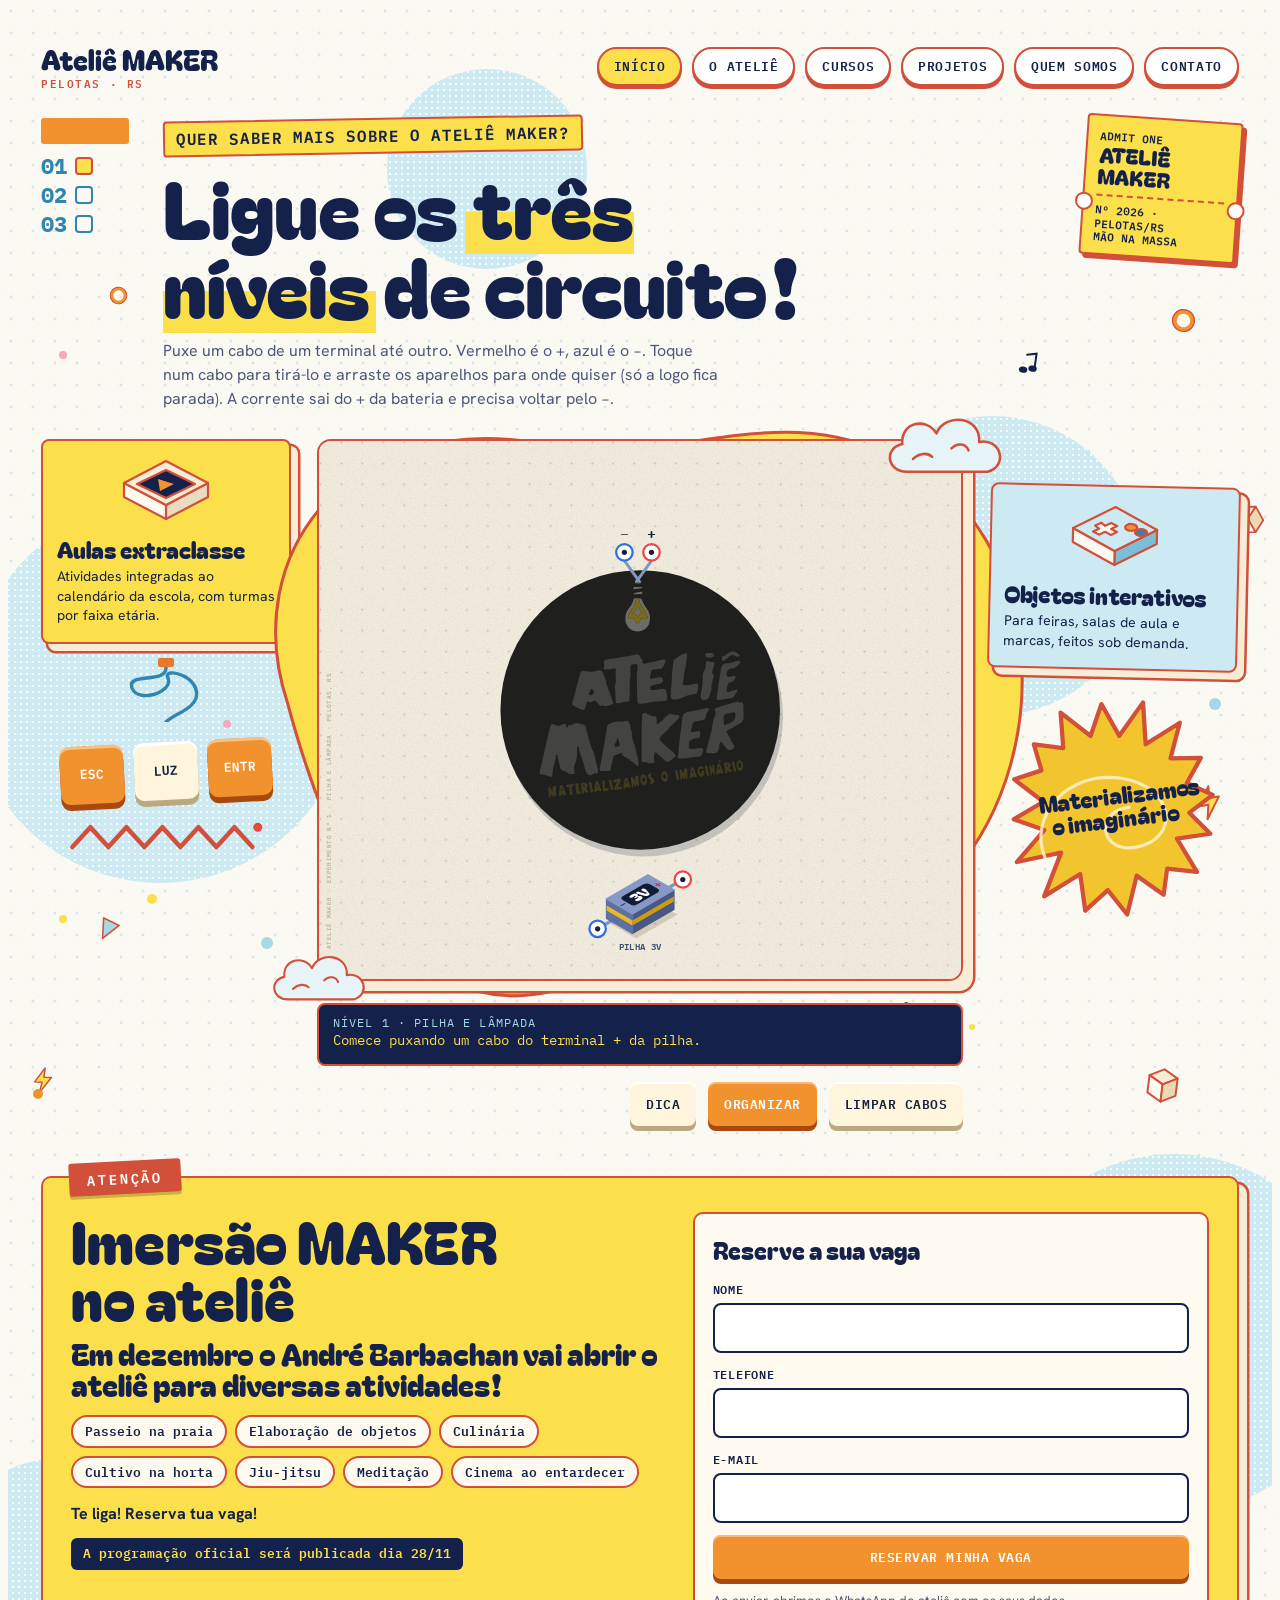
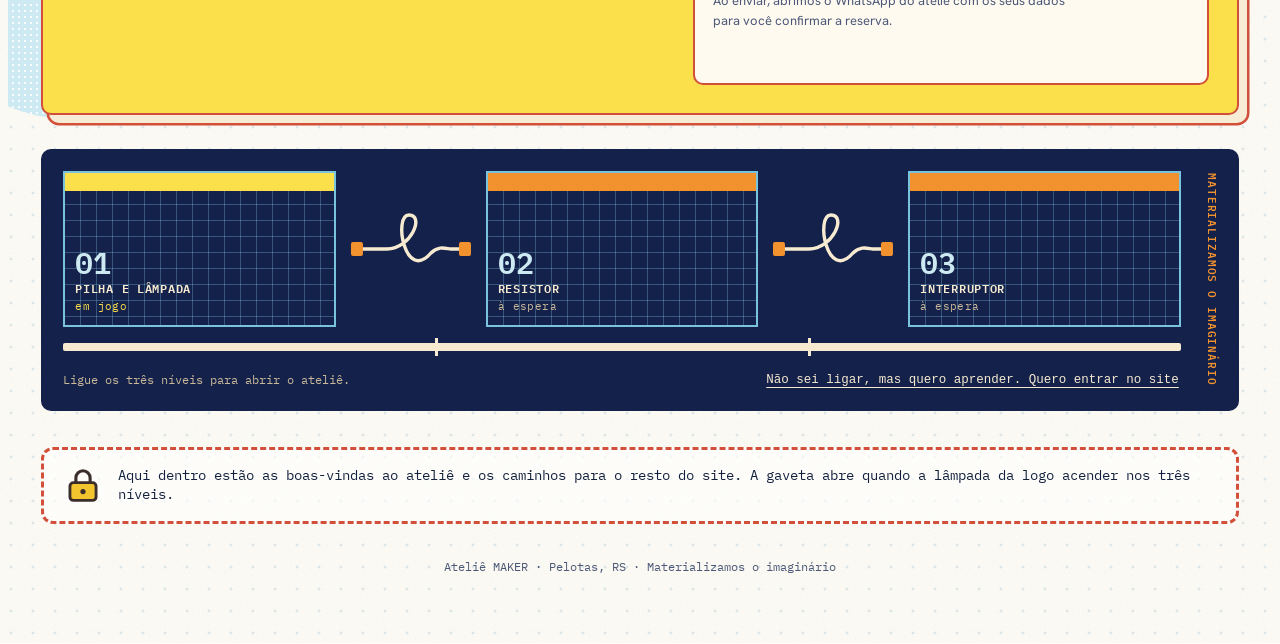
==== commit 939872c8: "Add files via upload" ====
--- a/index.html
+++ b/index.html
@@ -316,6 +316,43 @@
 .card.levels{padding:14px 16px}
 .card.levels .nv{font-family:var(--mono);font-weight:600;font-size:12px;letter-spacing:.06em;text-transform:uppercase}
 .card.levels h3{font-size:24px;margin:2px 0 2px}
+
+.imersao{position:relative;margin-top:50px;display:grid;grid-template-columns:minmax(0,1.15fr) minmax(0,1fr);gap:28px;align-items:start;padding:34px 28px 28px;background:var(--sun);border:2.5px solid var(--ln);border-radius:10px;box-shadow:8px 8px 0 var(--cream),8px 8px 0 2.5px var(--ln);color:var(--navy)}
+.tape{position:absolute;top:-17px;left:26px;transform:rotate(-3deg);background:var(--ln);color:#fff;font-family:var(--mono);font-weight:600;font-size:14px;letter-spacing:.2em;text-transform:uppercase;padding:6px 18px;border-radius:3px;box-shadow:0 3px 0 rgba(58,45,42,.25)}
+.imersao h2{font-size:clamp(32px,4.8vw,58px);line-height:.98;margin:0 0 12px}
+.imersao p{margin:0 0 12px;max-width:52ch}
+.imersao .shout{font-family:var(--display);font-size:clamp(22px,2.8vw,30px);line-height:1.05;margin:4px 0 14px}
+.acts{display:flex;gap:8px;flex-wrap:wrap;margin:0 0 14px;padding:0;list-style:none}
+.acts li{padding:5px 12px;background:#fffaf0;border:2px solid var(--ln);border-radius:99px;font-family:var(--mono);font-weight:600;font-size:12.5px}
+.imersao .when{display:inline-block;padding:6px 12px;background:var(--navy);color:var(--sun);border-radius:6px;font-family:var(--mono);font-weight:600;font-size:13px}
+form.res{display:grid;gap:12px;padding:18px;background:#fffaf0;border:2.5px solid var(--ln);border-radius:10px}
+form.res h3{font-size:24px;margin:0}
+form.res label{display:grid;gap:5px;font-family:var(--mono);font-weight:600;font-size:12px;letter-spacing:.06em;text-transform:uppercase}
+form.res input{font:inherit;font-size:16px;font-weight:500;text-transform:none;letter-spacing:0;padding:11px 12px;border:2px solid var(--navy);border-radius:8px;background:#fff;color:var(--navy)}
+form.res input:focus-visible{outline:3px solid var(--blue);outline-offset:2px}
+form.res .small{font-size:13px;color:var(--soft);margin:0}
+form.res .msg{margin:0;font-weight:700;min-height:1.4em}
+form.res .msg a{color:var(--navy)}
+@media (max-width:860px){.imersao{grid-template-columns:1fr;padding:34px 18px 22px}}
+
+.imersao{position:relative;margin-top:50px;display:grid;grid-template-columns:minmax(0,1.15fr) minmax(0,1fr);gap:28px;align-items:start;padding:34px 28px 28px;background:var(--sun);border:2.5px solid var(--ln);border-radius:10px;box-shadow:8px 8px 0 var(--cream),8px 8px 0 2.5px var(--ln);color:var(--navy)}
+.tape{position:absolute;top:-17px;left:26px;transform:rotate(-3deg);background:var(--ln);color:#fff;font-family:var(--mono);font-weight:600;font-size:14px;letter-spacing:.2em;text-transform:uppercase;padding:6px 18px;border-radius:3px;box-shadow:0 3px 0 rgba(58,45,42,.25)}
+.imersao h2{font-size:clamp(32px,4.8vw,58px);line-height:.98;margin:0 0 12px}
+.imersao p{margin:0 0 12px;max-width:52ch}
+.imersao .shout{font-family:var(--display);font-size:clamp(22px,2.8vw,30px);line-height:1.05;margin:4px 0 14px}
+.acts{display:flex;gap:8px;flex-wrap:wrap;margin:0 0 14px;padding:0;list-style:none}
+.acts li{padding:5px 12px;background:#fffaf0;border:2px solid var(--ln);border-radius:99px;font-family:var(--mono);font-weight:600;font-size:12.5px}
+.imersao .when{display:inline-block;padding:6px 12px;background:var(--navy);color:var(--sun);border-radius:6px;font-family:var(--mono);font-weight:600;font-size:13px}
+form.res{display:grid;gap:12px;padding:18px;background:#fffaf0;border:2.5px solid var(--ln);border-radius:10px}
+form.res h3{font-size:24px;margin:0}
+form.res label{display:grid;gap:5px;font-family:var(--mono);font-weight:600;font-size:12px;letter-spacing:.06em;text-transform:uppercase}
+form.res input{font:inherit;font-size:16px;font-weight:500;text-transform:none;letter-spacing:0;padding:11px 12px;border:2px solid var(--navy);border-radius:8px;background:#fff;color:var(--navy)}
+form.res input:focus-visible{outline:3px solid var(--blue);outline-offset:2px}
+form.res .small{font-size:13px;color:var(--soft);margin:0}
+form.res .msg{margin:0;font-weight:700;min-height:1.4em}
+form.res .msg a{color:var(--navy)}
+form.res .cta{justify-content:center}
+@media (max-width:860px){.imersao{grid-template-columns:1fr;padding:34px 18px 22px}}
 .tick{list-style:none;margin:0;padding:0;display:grid;gap:10px}
 .tick li{position:relative;padding-left:30px}
 .tick li::before{content:"";position:absolute;left:3px;top:.42em;width:12px;height:12px;background:var(--sun);border:2px solid var(--ln);transform:rotate(45deg)}
@@ -444,12 +481,7 @@
         <p>Atividades integradas ao calendário da escola, com turmas por faixa etária.</p>
       </div>
       <svg class="coiled" viewBox="0 0 220 64" aria-hidden="true"><path d="M110 0V10C110 26 70 14 76 30C82 46 118 34 112 20C106 8 146 18 140 40C136 52 118 56 110 64" fill="none" stroke="#3f8f84" stroke-width="3.4" stroke-linecap="round"/><rect x="102" y="0" width="16" height="9" rx="2" fill="#e8782b"/></svg>
-      <div class="note">
-        <svg class="spiral" viewBox="0 0 220 32" preserveAspectRatio="none" aria-hidden="true"><ellipse cx="10" cy="16" rx="7" ry="12" transform="rotate(-18 10 16)" fill="none" stroke="#e8782b" stroke-width="3.2"/><ellipse cx="27" cy="16" rx="7" ry="12" transform="rotate(-18 27 16)" fill="none" stroke="#e8782b" stroke-width="3.2"/><ellipse cx="44" cy="16" rx="7" ry="12" transform="rotate(-18 44 16)" fill="none" stroke="#e8782b" stroke-width="3.2"/><ellipse cx="61" cy="16" rx="7" ry="12" transform="rotate(-18 61 16)" fill="none" stroke="#e8782b" stroke-width="3.2"/><ellipse cx="78" cy="16" rx="7" ry="12" transform="rotate(-18 78 16)" fill="none" stroke="#e8782b" stroke-width="3.2"/><ellipse cx="95" cy="16" rx="7" ry="12" transform="rotate(-18 95 16)" fill="none" stroke="#e8782b" stroke-width="3.2"/><ellipse cx="112" cy="16" rx="7" ry="12" transform="rotate(-18 112 16)" fill="none" stroke="#e8782b" stroke-width="3.2"/><ellipse cx="129" cy="16" rx="7" ry="12" transform="rotate(-18 129 16)" fill="none" stroke="#e8782b" stroke-width="3.2"/><ellipse cx="146" cy="16" rx="7" ry="12" transform="rotate(-18 146 16)" fill="none" stroke="#e8782b" stroke-width="3.2"/><ellipse cx="163" cy="16" rx="7" ry="12" transform="rotate(-18 163 16)" fill="none" stroke="#e8782b" stroke-width="3.2"/><ellipse cx="180" cy="16" rx="7" ry="12" transform="rotate(-18 180 16)" fill="none" stroke="#e8782b" stroke-width="3.2"/><ellipse cx="197" cy="16" rx="7" ry="12" transform="rotate(-18 197 16)" fill="none" stroke="#e8782b" stroke-width="3.2"/></svg>
-        <h3>Caderno de ideias</h3>
-        <p>Antes do circuito, da madeira ou do código, vem o traço.</p>
-      </div>
-      <div class="keys" aria-hidden="true"><span class="k1">ESC</span><span class="k2">LUZ</span><span class="k3">ENTR</span></div>
+            <div class="keys" aria-hidden="true"><span class="k1">ESC</span><span class="k2">LUZ</span><span class="k3">ENTR</span></div>
       <svg class="zig" viewBox="0 0 220 40" aria-hidden="true"><path d="M6 30L26 8L46 30L66 8L86 30L106 8L126 30L146 8L166 30L186 8L206 30" fill="none" stroke="#2b78b5" stroke-width="5" stroke-linejoin="round" stroke-linecap="round"/><circle cx="212" cy="8" r="5" fill="#e5483b"/></svg>
     </aside>
 
@@ -472,18 +504,32 @@
         <h3>Objetos interativos</h3>
         <p>Para feiras, salas de aula e marcas, feitos sob demanda.</p>
       </div>
-      <div class="tile tl">
-        <svg class="face" aria-hidden="true"><use href="#i3"/></svg>
-        <h3>Arduino</h3>
-        <p>Sensores, luz, som e movimento dando vida a esculturas.</p>
-      </div>
-      <div class="burst" aria-hidden="true">
+            <div class="burst" aria-hidden="true">
         <svg viewBox="0 0 220 220"><polygon points="110.0,12.5 123.1,44.2 149.1,15.7 146.7,55.1 181.1,38.9 168.3,71.0 196.7,74.1 180.7,95.9 203.5,110.0 179.7,123.9 196.8,146.0 165.1,146.8 180.0,180.0 152.5,173.7 146.3,197.5 123.3,176.8 110.0,211.8 94.7,186.8 71.3,203.4 70.8,168.7 34.6,185.4 55.4,146.5 13.0,150.2 42.3,123.5 15.0,110.0 44.6,97.0 20.1,72.8 46.5,67.5 42.4,42.4 69.4,49.2 71.0,15.8 96.3,41.1" fill="#f2c52e" stroke="#e8782b" stroke-width="4" stroke-linejoin="round"/><path d="M40 150C28 110 70 70 120 84C170 98 168 148 126 150C92 152 90 112 124 112" fill="none" stroke="#fff6d6" stroke-width="3" stroke-linecap="round" opacity=".8"/></svg>
         <span>Materializamos o imaginário</span>
       </div>
     </aside>
   </div>
 
+  <section class="imersao" id="imersao" aria-labelledby="imTitle">
+    <span class="tape">Atenção</span>
+    <div>
+      <h2 id="imTitle">Imersão MAKER no ateliê</h2>
+      <p class="shout">Em dezembro o André Barbachan vai abrir o ateliê para diversas atividades!</p>
+      <ul class="acts"><li>Passeio na praia</li><li>Elaboração de objetos</li><li>Culinária</li><li>Cultivo na horta</li><li>Jiu-jitsu</li><li>Meditação</li><li>Cinema ao entardecer</li></ul>
+      <p><strong>Te liga! Reserva tua vaga!</strong></p>
+      <span class="when">A programação oficial será publicada dia 28/11</span>
+    </div>
+    <form class="res" id="resForm" novalidate>
+      <h3>Reserve a sua vaga</h3>
+      <label>Nome<input name="nome" id="rNome" type="text" autocomplete="name" required></label>
+      <label>Telefone<input name="tel" id="rTel" type="tel" autocomplete="tel" inputmode="tel" required></label>
+      <label>E-mail<input name="mail" id="rMail" type="email" autocomplete="email" required></label>
+      <button class="cta" type="submit">Reservar minha vaga</button>
+      <p class="small">Ao enviar, abrimos o WhatsApp do ateliê com os seus dados para você confirmar a reserva.</p>
+      <p class="msg" id="resMsg" aria-live="polite"></p>
+    </form>
+  </section>
   <section class="dock" aria-label="Seus níveis">
     <div class="track">
       <div class="slot now" data-i="0"><div class="strip"></div><div class="fill"></div><div class="meta"><span class="num">01</span><span class="nm">Pilha e lâmpada</span><span class="st">em jogo</span></div></div>
@@ -527,6 +573,22 @@
   </section>
   <p class="foot">Ateliê MAKER · Pelotas, RS · Materializamos o imaginário</p>
 </main>
+<script>
+(function(){
+  var f=document.getElementById("resForm");if(!f)return;
+  var m=document.getElementById("resMsg"),WA="5553981183795";
+  f.addEventListener("submit",function(e){
+    e.preventDefault();
+    var n=document.getElementById("rNome").value.trim(),t=document.getElementById("rTel").value.trim(),em=document.getElementById("rMail").value.trim();
+    var ok=n.length>1&&t.replace(/\D/g,"").length>=8&&/^[^@\s]+@[^@\s]+\.[^@\s]+$/.test(em);
+    if(!ok){m.textContent="Confira o nome, o telefone (com DDD) e o e-mail.";return}
+    var txt="Olá! Quero reservar minha vaga na Imersão MAKER de dezembro.\nNome: "+n+"\nTelefone: "+t+"\nE-mail: "+em;
+    var url="https://wa.me/"+WA+"?text="+encodeURIComponent(txt);
+    m.innerHTML='Quase lá! Toque aqui para enviar pelo WhatsApp: <a href="'+url+'" target="_blank" rel="noopener">Enviar minha reserva</a>';
+    try{window.open(url,"_blank","noopener")}catch(x){}
+  });
+})();
+</script>
 
 <script>
 (function(){
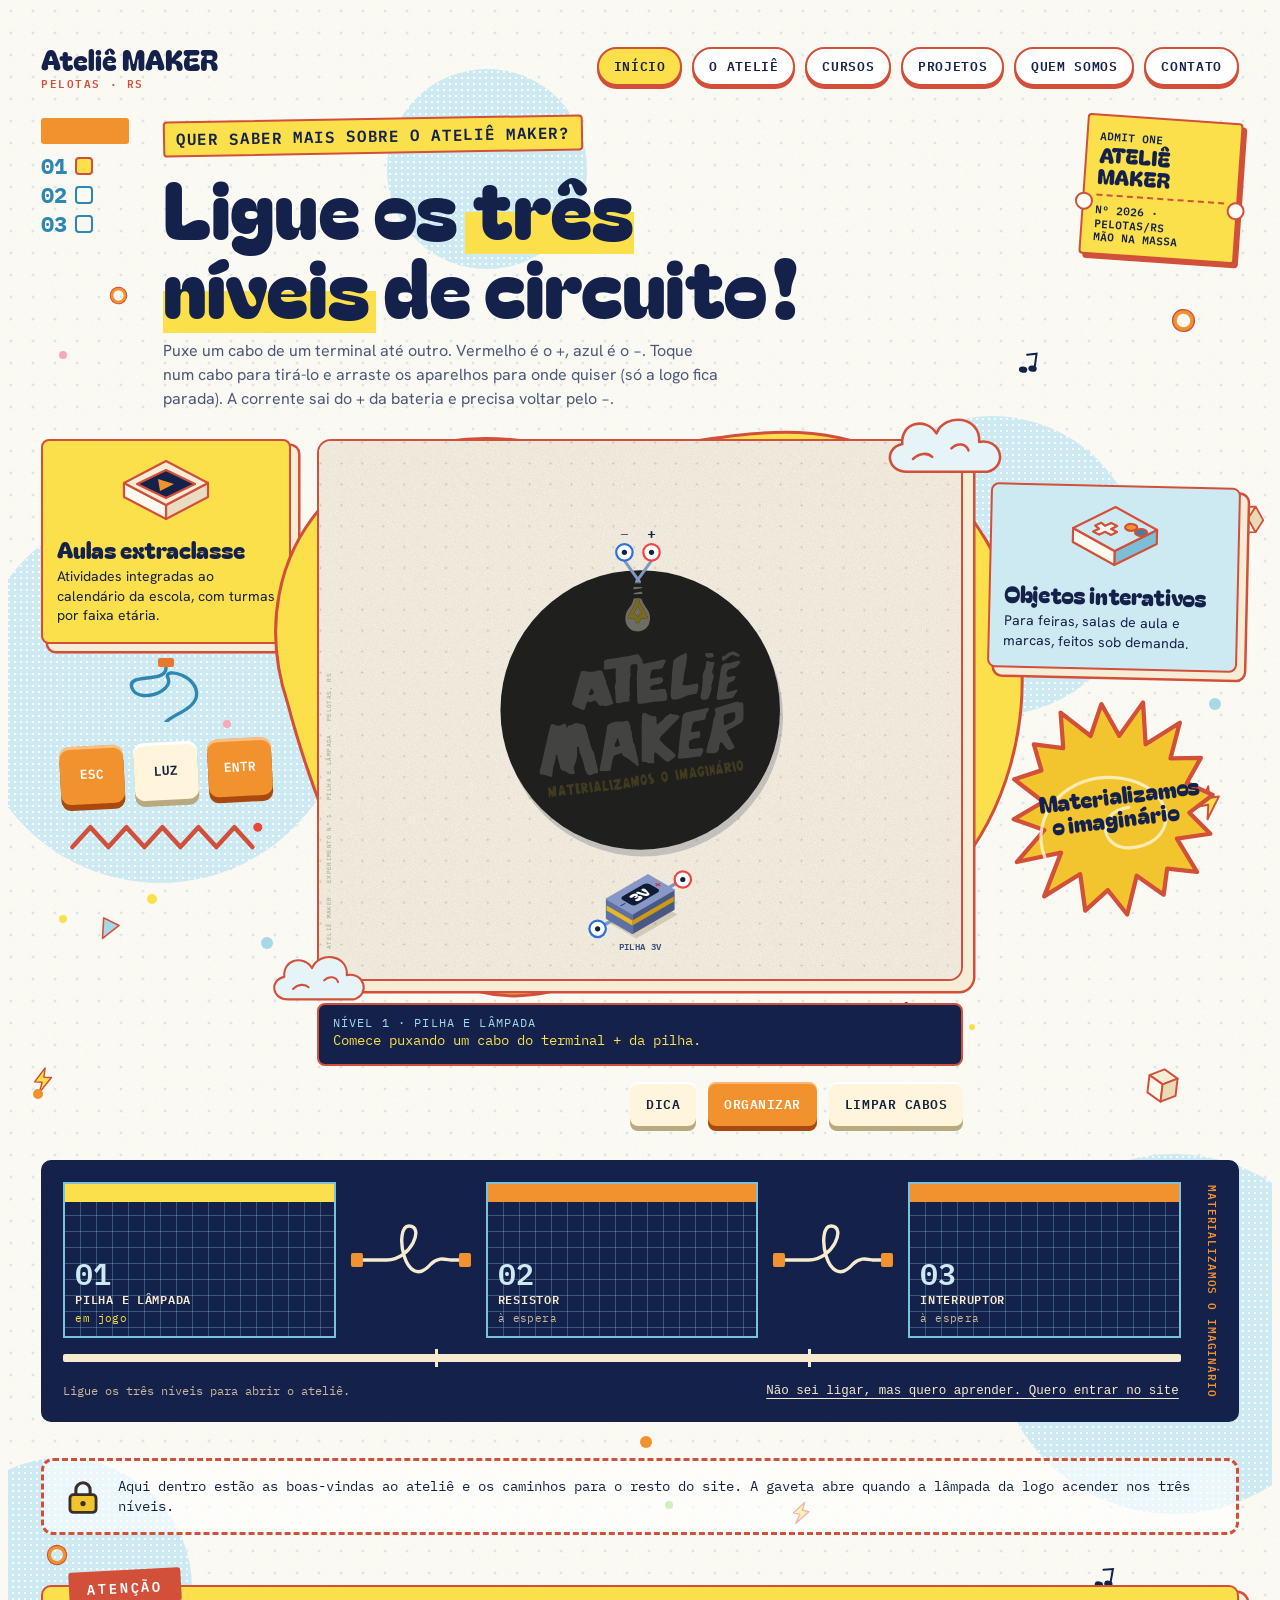
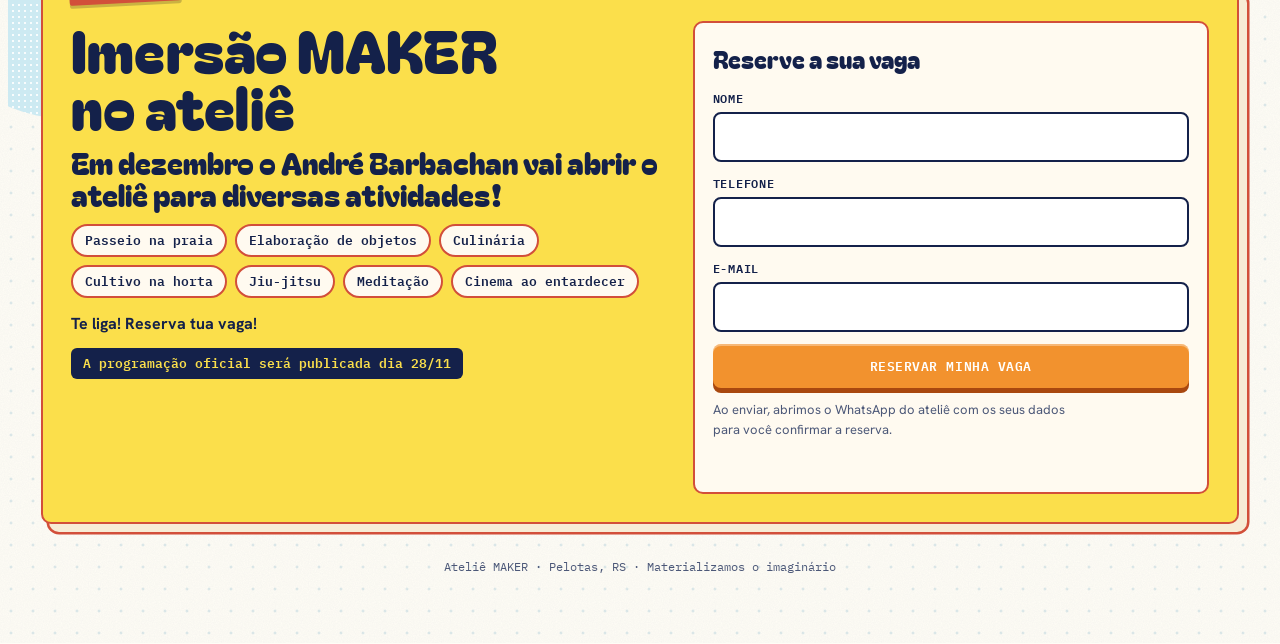
==== commit 0512e9a6: "Add files via upload" ====
--- a/index.html
+++ b/index.html
@@ -511,25 +511,6 @@
     </aside>
   </div>
 
-  <section class="imersao" id="imersao" aria-labelledby="imTitle">
-    <span class="tape">Atenção</span>
-    <div>
-      <h2 id="imTitle">Imersão MAKER no ateliê</h2>
-      <p class="shout">Em dezembro o André Barbachan vai abrir o ateliê para diversas atividades!</p>
-      <ul class="acts"><li>Passeio na praia</li><li>Elaboração de objetos</li><li>Culinária</li><li>Cultivo na horta</li><li>Jiu-jitsu</li><li>Meditação</li><li>Cinema ao entardecer</li></ul>
-      <p><strong>Te liga! Reserva tua vaga!</strong></p>
-      <span class="when">A programação oficial será publicada dia 28/11</span>
-    </div>
-    <form class="res" id="resForm" novalidate>
-      <h3>Reserve a sua vaga</h3>
-      <label>Nome<input name="nome" id="rNome" type="text" autocomplete="name" required></label>
-      <label>Telefone<input name="tel" id="rTel" type="tel" autocomplete="tel" inputmode="tel" required></label>
-      <label>E-mail<input name="mail" id="rMail" type="email" autocomplete="email" required></label>
-      <button class="cta" type="submit">Reservar minha vaga</button>
-      <p class="small">Ao enviar, abrimos o WhatsApp do ateliê com os seus dados para você confirmar a reserva.</p>
-      <p class="msg" id="resMsg" aria-live="polite"></p>
-    </form>
-  </section>
   <section class="dock" aria-label="Seus níveis">
     <div class="track">
       <div class="slot now" data-i="0"><div class="strip"></div><div class="fill"></div><div class="meta"><span class="num">01</span><span class="nm">Pilha e lâmpada</span><span class="st">em jogo</span></div></div>
@@ -570,6 +551,25 @@
         <article class="card d"><h3>Venha materializar o imaginário com a gente.</h3><p>Fale conosco para conhecer as modalidades, montar uma proposta para sua escola ou desenvolver um objeto interativo sob medida.</p><div class="btnrow"><a class="cta" href="https://wa.me/5553981183795?text=Ol%C3%A1!%20Vim%20pelo%20site%20do%20Ateli%C3%AA%20MAKER%20e%20gostaria%20de%20conversar.">Conversar pelo WhatsApp</a><a class="cta cream" href="https://www.instagram.com/ateliemaker/">Instagram @ateliemaker</a><a class="cta cream" href="mailto:ateliemkr@gmail.com">ateliemkr@gmail.com</a></div></article>
       </div>
     </div>
+  </section>
+  <section class="imersao" id="imersao" aria-labelledby="imTitle">
+    <span class="tape">Atenção</span>
+    <div>
+      <h2 id="imTitle">Imersão MAKER no ateliê</h2>
+      <p class="shout">Em dezembro o André Barbachan vai abrir o ateliê para diversas atividades!</p>
+      <ul class="acts"><li>Passeio na praia</li><li>Elaboração de objetos</li><li>Culinária</li><li>Cultivo na horta</li><li>Jiu-jitsu</li><li>Meditação</li><li>Cinema ao entardecer</li></ul>
+      <p><strong>Te liga! Reserva tua vaga!</strong></p>
+      <span class="when">A programação oficial será publicada dia 28/11</span>
+    </div>
+    <form class="res" id="resForm" novalidate>
+      <h3>Reserve a sua vaga</h3>
+      <label>Nome<input name="nome" id="rNome" type="text" autocomplete="name" required></label>
+      <label>Telefone<input name="tel" id="rTel" type="tel" autocomplete="tel" inputmode="tel" required></label>
+      <label>E-mail<input name="mail" id="rMail" type="email" autocomplete="email" required></label>
+      <button class="cta" type="submit">Reservar minha vaga</button>
+      <p class="small">Ao enviar, abrimos o WhatsApp do ateliê com os seus dados para você confirmar a reserva.</p>
+      <p class="msg" id="resMsg" aria-live="polite"></p>
+    </form>
   </section>
   <p class="foot">Ateliê MAKER · Pelotas, RS · Materializamos o imaginário</p>
 </main>
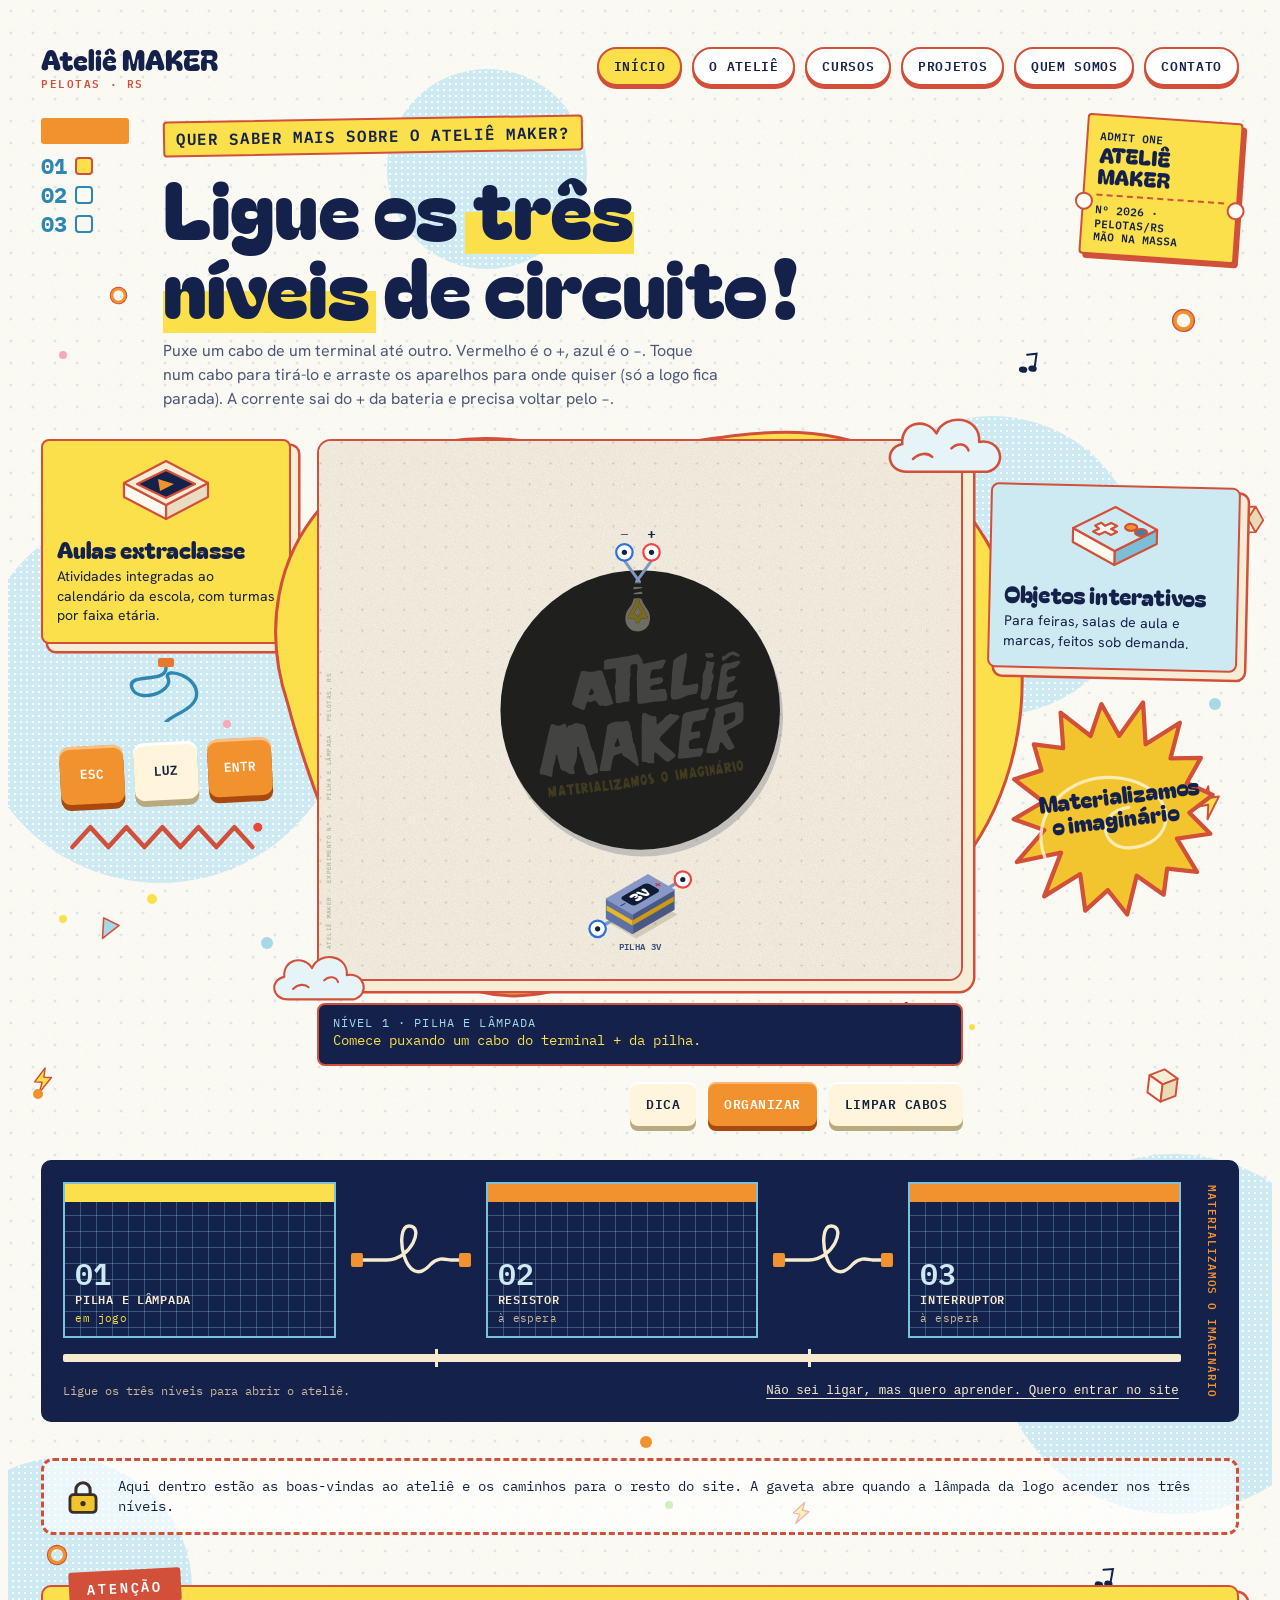
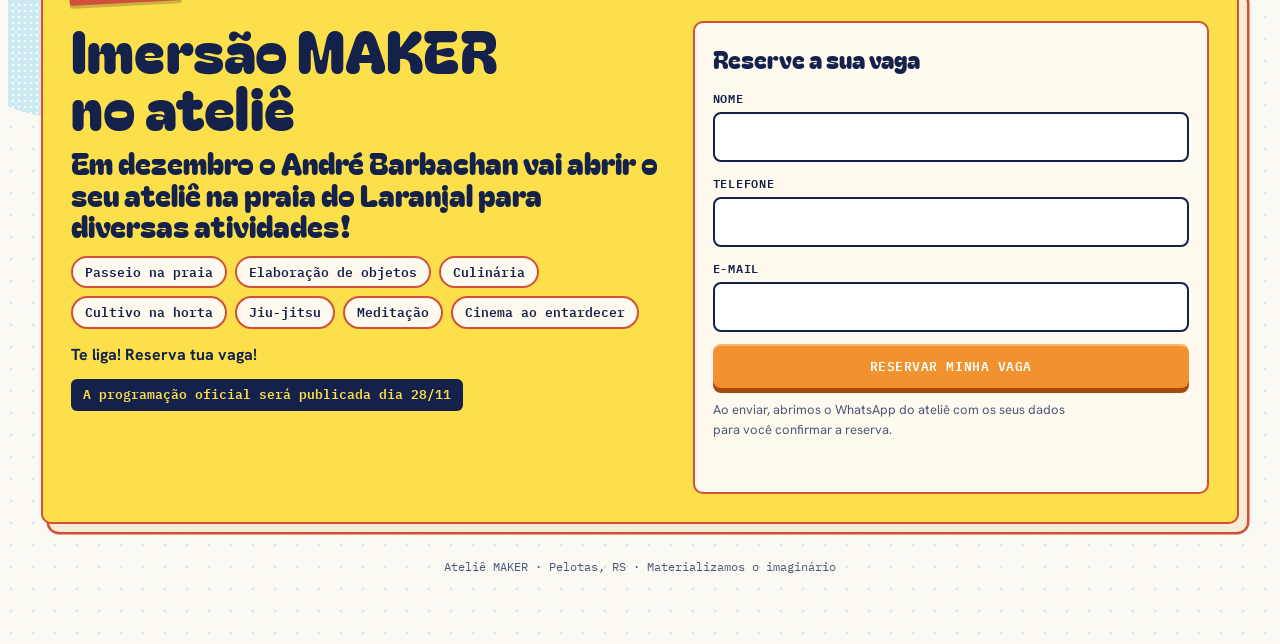
==== commit d387d93f: "Add files via upload" ====
--- a/index.html
+++ b/index.html
@@ -556,7 +556,7 @@
     <span class="tape">Atenção</span>
     <div>
       <h2 id="imTitle">Imersão MAKER no ateliê</h2>
-      <p class="shout">Em dezembro o André Barbachan vai abrir o ateliê para diversas atividades!</p>
+      <p class="shout">Em dezembro o André Barbachan vai abrir o seu ateliê na praia do Laranjal para diversas atividades!</p>
       <ul class="acts"><li>Passeio na praia</li><li>Elaboração de objetos</li><li>Culinária</li><li>Cultivo na horta</li><li>Jiu-jitsu</li><li>Meditação</li><li>Cinema ao entardecer</li></ul>
       <p><strong>Te liga! Reserva tua vaga!</strong></p>
       <span class="when">A programação oficial será publicada dia 28/11</span>
